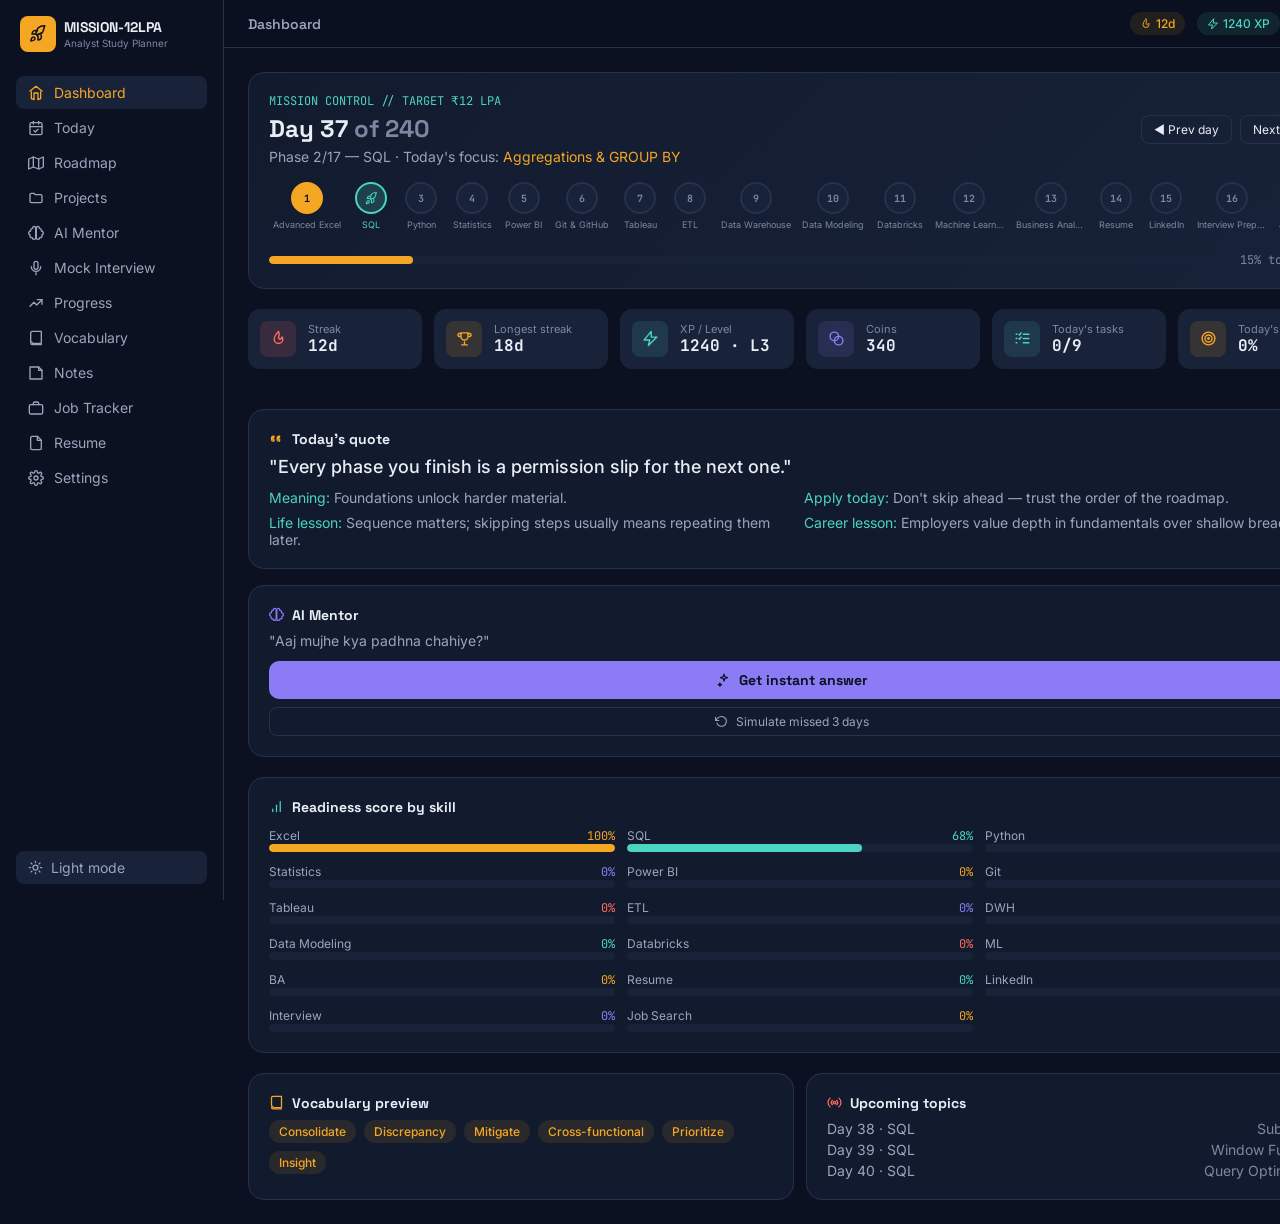
==== index.html @ d0e06638 "Rename Index.html to index.html" ====
<!DOCTYPE html>
<html lang="en">
<head>
<meta charset="UTF-8" />
<meta name="viewport" content="width=device-width, initial-scale=1.0" />
<title>MISSION-12LPA — Analyst Study Planner</title>
<link rel="stylesheet" href="style.css" />
</head>
<body class="">
<div id="app"></div>

<script src="script.js"></script>
</body>
</html>
---- style.css ----
@import url('https://fonts.googleapis.com/css2?family=Space+Grotesk:wght@500;600;700&family=Inter:wght@400;500;600;700&family=JetBrains+Mono:wght@500;700&display=swap');

  :root {
    --amber: #F5A623;
    --cyan: #4CD3C2;
    --coral: #FF6B5E;
    --violet: #8B7CF6;
  }
  html.theme-dark {
    --void: #0B1120; --panel: #121B2E; --panel2: #182238; --border: #26314D;
    --paper: #E9EDF6; --paper-dim: #9AA5BD; --fog: #7C87A3;
  }
  html.theme-light {
    --void: #F1F4FA; --panel: #FFFFFF; --panel2: #EEF2FA; --border: #DCE3F0;
    --paper: #101627; --paper-dim: #525C74; --fog: #6B7488;
  }
  * { box-sizing: border-box; }
  body {
    margin: 0; background: var(--void); color: var(--paper); min-height: 100vh;
    font-family: 'Inter', sans-serif;
  }
  .font-display { font-family: 'Space Grotesk', sans-serif; }
  .font-mono { font-family: 'JetBrains Mono', monospace; }
  ::-webkit-scrollbar { height: 6px; width: 6px; }
  ::-webkit-scrollbar-thumb { background: var(--border); border-radius: 4px; }
  @keyframes confettiPop { 0% { transform: translateY(0) scale(1); opacity:1;} 100% { transform: translateY(-40px) scale(0.6); opacity:0;} }

  a, button, input, select, textarea { font-family: inherit; }
  button { cursor: pointer; }

  #app { display: flex; }

  /* Sidebar */
  #sidebar {
    position: sticky; top: 0; height: 100vh; width: 224px; flex-shrink: 0;
    display: none; flex-direction: column; border-right: 1px solid var(--border); padding: 16px;
  }
  @media (min-width: 768px) { #sidebar { display: flex; } }
  .brand { display: flex; align-items: center; gap: 8px; padding: 0 4px; margin-bottom: 24px; }
  .brand-icon { width: 36px; height: 36px; border-radius: 8px; background: var(--amber); display: flex; align-items: center; justify-content: center; }
  .brand-title { font-size: 14px; font-weight: 700; line-height: 1; color: var(--paper); }
  .brand-sub { font-size: 10px; color: var(--fog); margin-top: 3px; }
  #nav { flex: 1; overflow-y: auto; display: flex; flex-direction: column; gap: 2px; }
  .nav-btn {
    display: flex; width: 100%; align-items: center; gap: 10px; border-radius: 8px;
    padding: 8px 12px; text-align: left; font-size: 14px; background: transparent;
    color: var(--paper-dim); border: none; transition: background .15s, color .15s;
  }
  .nav-btn.active { background: var(--panel2); color: var(--amber); }
  .nav-btn:hover:not(.active) { background: var(--panel2); }
  .theme-toggle-btn {
    margin-top: 12px; display: flex; align-items: center; gap: 8px; border-radius: 8px;
    padding: 8px 12px; font-size: 14px; background: var(--panel2); color: var(--paper-dim); border: none;
  }

  /* Main */
  #main { min-height: 100vh; flex: 1; padding-bottom: 80px; }
  @media (min-width: 768px) { #main { padding-bottom: 0; } }

  #topbar {
    position: sticky; top: 0; z-index: 20; display: flex; align-items: center; justify-content: space-between;
    border-bottom: 1px solid var(--border); padding: 12px 16px; backdrop-filter: blur(6px);
    background: color-mix(in srgb, var(--void) 80%, transparent);
  }
  @media (min-width: 640px) { #topbar { padding: 12px 24px; } }
  .topbar-brand { display: flex; align-items: center; gap: 8px; }
  @media (min-width: 768px) { .topbar-brand { display: none; } }
  .topbar-title { display: none; font-size: 14px; font-weight: 600; color: var(--paper-dim); }
  @media (min-width: 768px) { .topbar-title { display: block; } }
  .topbar-right { display: flex; align-items: center; gap: 8px; }
  @media (min-width: 640px) { .topbar-right { gap: 12px; } }
  .theme-toggle-mobile { border-radius: 8px; padding: 6px; background: var(--panel2); border: none; display: flex; }
  @media (min-width: 768px) { .theme-toggle-mobile { display: none; } }

  #content { margin: 0 auto; max-width: 1152px; padding: 16px; }
  @media (min-width: 640px) { #content { padding: 24px; } }

  .tab-view { display: none; }
  .tab-view.active { display: block; }

  /* Primitives */
  .panel { border-radius: 16px; border: 1px solid var(--border); padding: 16px; background: var(--panel); }
  @media (min-width: 640px) { .panel { padding: 20px; } }
  .pill { display: inline-flex; align-items: center; gap: 4px; border-radius: 9999px; padding: 4px 10px; font-size: 12px; font-weight: 500; }
  .stat-block { display: flex; align-items: center; gap: 12px; border-radius: 12px; padding: 12px; background: var(--panel2); }
  .stat-icon { display: flex; height: 36px; width: 36px; flex-shrink: 0; align-items: center; justify-content: center; border-radius: 8px; }
  .stat-label { font-size: 11px; color: var(--fog); white-space: nowrap; overflow: hidden; text-overflow: ellipsis; }
  .stat-value { font-family: 'JetBrains Mono', monospace; font-size: 16px; font-weight: 700; line-height: 1.2; color: var(--paper); }
  .progress-track { width: 100%; overflow: hidden; border-radius: 9999px; background: var(--panel2); }
  .progress-fill { height: 100%; border-radius: 9999px; transition: width .2s; }

  svg.icon { flex-shrink: 0; }

  /* Grid helpers */
  .grid { display: grid; gap: 12px; }
  .grid-2 { grid-template-columns: repeat(2, 1fr); }
  @media (min-width: 640px) { .sm-grid-3 { grid-template-columns: repeat(3, 1fr); } .sm-grid-2 { grid-template-columns: repeat(2,1fr);} }
  @media (min-width: 1024px) { .lg-grid-6 { grid-template-columns: repeat(6, 1fr); } .lg-grid-3 { grid-template-columns: repeat(3,1fr);} .lg-grid-2 { grid-template-columns: repeat(2,1fr);} }
  .flex { display: flex; }
  .flex-wrap { flex-wrap: wrap; }
  .items-center { align-items: center; }
  .justify-between { justify-content: space-between; }
  .gap-2 { gap: 8px; } .gap-3 { gap: 12px; }
  .mb-2 { margin-bottom: 8px; } .mb-3 { margin-bottom: 12px; } .mb-4 { margin-bottom: 16px; }
  .mt-1 { margin-top: 4px; } .mt-2 { margin-top: 8px; } .mt-3 { margin-top: 12px; } .mt-4 { margin-top: 16px; }
  .text-xs { font-size: 12px; } .text-sm { font-size: 14px; } .text-lg { font-size: 18px; } .text-xl { font-size: 20px; } .text-2xl { font-size: 24px; }
  .font-bold { font-weight: 700; } .font-semibold { font-weight: 600; } .font-medium { font-weight: 500; }
  .fog { color: var(--fog); } .paper-dim { color: var(--paper-dim); } .paper { color: var(--paper); }

  /* Dashboard hero */
  .hero-panel { background: linear-gradient(135deg, var(--panel), var(--panel2)); }
  .hero-btn { border-radius: 8px; border: 1px solid var(--border); padding: 6px 12px; font-size: 12px; background: transparent; color: var(--paper); }

  /* Trajectory */
  .trajectory-wrap { overflow-x: auto; padding-bottom: 8px; }
  .trajectory-row { display: flex; min-width: 900px; align-items: center; }
  @media (min-width: 640px) { .trajectory-row { min-width: 0; } }
  .traj-node { display: flex; flex-direction: column; align-items: center; gap: 6px; min-width: 46px; background: none; border: none; }
  .traj-circle { position: relative; display: flex; height: 32px; width: 32px; align-items: center; justify-content: center; border-radius: 9999px; border-width: 2px; border-style: solid; font-family: 'JetBrains Mono', monospace; font-size: 10px; font-weight: 700; transition: transform .15s; }
  .traj-node:hover .traj-circle { transform: scale(1.1); }
  .traj-label { max-width: 70px; overflow: hidden; text-overflow: ellipsis; white-space: nowrap; text-align: center; font-size: 9px; line-height: 1.2; }
  .traj-line { margin: 0 2px; height: 2px; flex: 1; }

  /* Task list */
  .task-panel { display: flex; align-items: flex-start; gap: 12px; }
  .task-toggle { background: none; border: none; margin-top: 2px; flex-shrink: 0; padding: 0; }
  .task-meta { margin-top: 6px; display: flex; flex-wrap: wrap; gap: 4px 16px; font-size: 12px; color: var(--fog); }

  textarea, input[type="text"], input[type="number"], select {
    font-family: inherit; color: var(--paper); background: var(--panel2); border: 1px solid var(--border);
    border-radius: 8px; padding: 8px 12px; outline: none; font-size: 14px; width: 100%;
  }
  .btn-primary { border-radius: 10px; padding: 10px; font-family: 'Space Grotesk', sans-serif; font-weight: 700; font-size: 14px; border: none; width: 100%; }
  .btn-secondary { border-radius: 8px; border: 1px solid var(--border); padding: 6px 12px; font-size: 12px; background: transparent; color: var(--paper-dim); }

  /* Mobile bottom nav */
  #mobilenav { position: fixed; bottom: 0; left: 0; right: 0; z-index: 30; display: flex; border-top: 1px solid var(--border); background: var(--panel); }
  @media (min-width: 768px) { #mobilenav { display: none; } }
  .mnav-btn { display: flex; flex: 1; flex-direction: column; align-items: center; gap: 2px; padding: 10px 0; font-size: 10px; background: none; border: none; color: var(--fog); }
  .mnav-btn.active { color: var(--amber); }

  #moresheet { position: fixed; inset: 0; z-index: 40; display: none; align-items: flex-end; background: rgba(0,0,0,0.6); }
  #moresheet.open { display: flex; }
  @media (min-width: 768px) { #moresheet { display: none !important; } }
  .sheet-inner { width: 100%; border-radius: 16px 16px 0 0; border-top: 1px solid var(--border); padding: 16px; background: var(--panel); }
  .sheet-grid { display: grid; grid-template-columns: repeat(4, 1fr); gap: 12px; }
  .sheet-btn { display: flex; flex-direction: column; align-items: center; gap: 4px; border-radius: 12px; padding: 12px; font-size: 10px; background: var(--panel2); color: var(--paper-dim); border: none; }
  .sheet-btn.active { color: var(--amber); }

  .heatmap-grid { display: grid; grid-template-columns: repeat(30, minmax(0,1fr)); gap: 4px; }
  .heatmap-cell { aspect-ratio: 1/1; border-radius: 3px; }

  #confetti-el { position: absolute; top: -16px; font-size: 18px; animation: confettiPop 1.2s ease-out; left: 50%; transform: translateX(-50%); }

  .mentor-log { flex: 1; overflow-y: auto; display: flex; flex-direction: column; gap: 12px; }
  .mentor-bubble { max-width: 85%; border-radius: 12px; padding: 8px 12px; font-size: 14px; }
  .mentor-row { display: flex; }
  .mentor-row.user { justify-content: flex-end; }
  .mentor-row.ai { justify-content: flex-start; }
  .chip-btn { border-radius: 9999px; border: 1px solid var(--border); padding: 4px 12px; font-size: 12px; background: transparent; color: var(--paper-dim); }
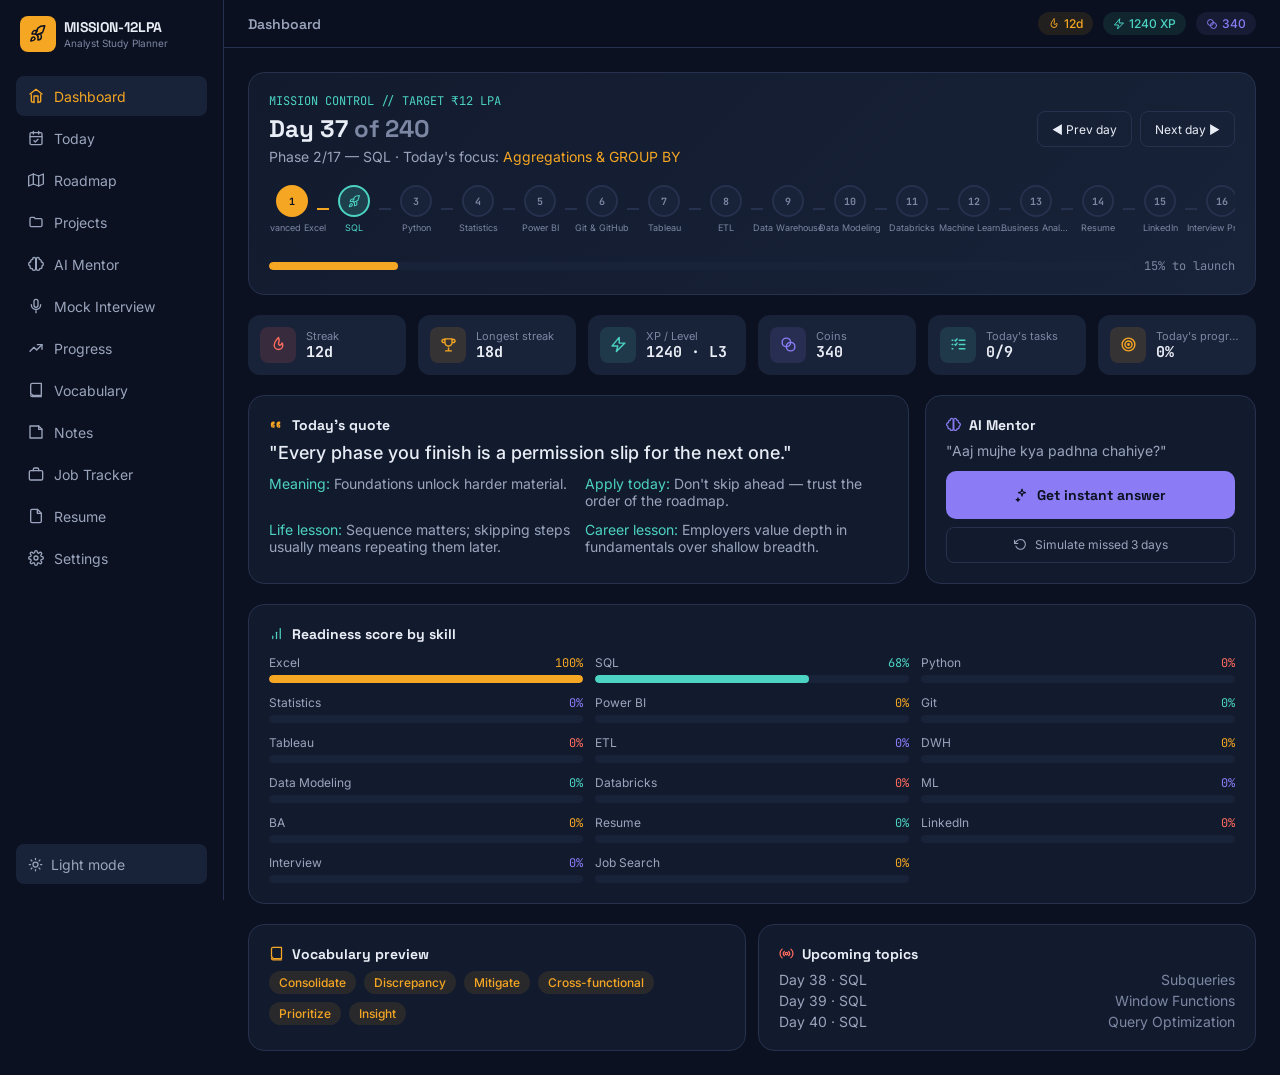
==== commit 147c69f0: "Update index.html" ====
--- a/index.html
+++ b/index.html
@@ -2,13 +2,1370 @@
 <html lang="en">
 <head>
 <meta charset="UTF-8" />
-<meta name="viewport" content="width=device-width, initial-scale=1.0" />
+<meta name="viewport" content="width=device-width, initial-scale=1, maximum-scale=1, viewport-fit=cover" />
+<meta name="theme-color" content="#0B1120" />
+<meta name="apple-mobile-web-app-capable" content="yes" />
+<meta name="apple-mobile-web-app-status-bar-style" content="black-translucent" />
 <title>MISSION-12LPA — Analyst Study Planner</title>
-<link rel="stylesheet" href="style.css" />
+<style>
+@import url('https://fonts.googleapis.com/css2?family=Space+Grotesk:wght@500;600;700&family=Inter:wght@400;500;600;700&family=JetBrains+Mono:wght@500;700&display=swap');
+
+:root {
+  --amber: #F5A623;
+  --cyan: #4CD3C2;
+  --coral: #FF6B5E;
+  --violet: #8B7CF6;
+}
+html.theme-dark {
+  --void: #0B1120; --panel: #121B2E; --panel2: #182238; --border: #26314D;
+  --paper: #E9EDF6; --paper-dim: #9AA5BD; --fog: #7C87A3;
+}
+html.theme-light {
+  --void: #F1F4FA; --panel: #FFFFFF; --panel2: #EEF2FA; --border: #DCE3F0;
+  --paper: #101627; --paper-dim: #525C74; --fog: #6B7488;
+}
+* { box-sizing: border-box; -webkit-tap-highlight-color: transparent; }
+html, body { overscroll-behavior-x: none; }
+body {
+  margin: 0; background: var(--void); color: var(--paper); min-height: 100vh; min-height: 100dvh;
+  font-family: 'Inter', sans-serif; overflow-x: hidden;
+}
+.font-display { font-family: 'Space Grotesk', sans-serif; }
+.font-mono { font-family: 'JetBrains Mono', monospace; }
+::-webkit-scrollbar { height: 6px; width: 6px; }
+::-webkit-scrollbar-thumb { background: var(--border); border-radius: 4px; }
+* { scrollbar-width: thin; scrollbar-color: var(--border) transparent; }
+@keyframes confettiPop { 0% { transform: translateY(0) scale(1) translateX(-50%); opacity:1;} 100% { transform: translateY(-40px) scale(0.6) translateX(-50%); opacity:0;} }
+
+a, button, input, select, textarea { font-family: inherit; }
+button { cursor: pointer; touch-action: manipulation; }
+
+#app { display: flex; width: 100%; overflow-x: hidden; }
+
+/* Sidebar (desktop) */
+#sidebar {
+  position: sticky; top: 0; height: 100dvh; width: 224px; flex-shrink: 0;
+  display: none; flex-direction: column; border-right: 1px solid var(--border); padding: 16px;
+}
+@media (min-width: 768px) { #sidebar { display: flex; } }
+.brand { display: flex; align-items: center; gap: 8px; padding: 0 4px; margin-bottom: 24px; }
+.brand-icon { width: 36px; height: 36px; border-radius: 8px; background: var(--amber); display: flex; align-items: center; justify-content: center; flex-shrink: 0; }
+.brand-title { font-size: 14px; font-weight: 700; line-height: 1; color: var(--paper); }
+.brand-sub { font-size: 10px; color: var(--fog); margin-top: 3px; }
+#nav { flex: 1; overflow-y: auto; display: flex; flex-direction: column; gap: 2px; }
+.nav-btn {
+  display: flex; width: 100%; align-items: center; gap: 10px; border-radius: 8px;
+  padding: 10px 12px; text-align: left; font-size: 14px; background: transparent;
+  color: var(--paper-dim); border: none; transition: background .15s, color .15s; min-height: 40px;
+}
+.nav-btn.active { background: var(--panel2); color: var(--amber); }
+.nav-btn:hover:not(.active) { background: var(--panel2); }
+.theme-toggle-btn {
+  margin-top: 12px; display: flex; align-items: center; gap: 8px; border-radius: 8px;
+  padding: 10px 12px; font-size: 14px; background: var(--panel2); color: var(--paper-dim); border: none; min-height: 40px;
+}
+
+/* Main */
+#main { min-height: 100dvh; flex: 1; min-width: 0; padding-bottom: calc(72px + env(safe-area-inset-bottom)); }
+@media (min-width: 768px) { #main { padding-bottom: 0; } }
+
+#topbar {
+  position: sticky; top: 0; z-index: 20; display: flex; align-items: center; justify-content: space-between;
+  border-bottom: 1px solid var(--border); padding: 12px 16px; backdrop-filter: blur(6px);
+  background: color-mix(in srgb, var(--void) 80%, transparent); gap: 8px;
+}
+@media (min-width: 640px) { #topbar { padding: 12px 24px; } }
+.topbar-brand { display: flex; align-items: center; gap: 8px; flex-shrink: 0; }
+@media (min-width: 768px) { .topbar-brand { display: none; } }
+.topbar-title { display: none; font-size: 14px; font-weight: 600; color: var(--paper-dim); }
+@media (min-width: 768px) { .topbar-title { display: block; } }
+.topbar-right { display: flex; align-items: center; gap: 6px; flex-wrap: wrap; justify-content: flex-end; min-width: 0; }
+@media (min-width: 640px) { .topbar-right { gap: 10px; } }
+.theme-toggle-mobile { border-radius: 8px; padding: 8px; background: var(--panel2); border: none; display: flex; flex-shrink: 0; min-width: 36px; min-height: 36px; align-items: center; justify-content: center; }
+@media (min-width: 768px) { .theme-toggle-mobile { display: none; } }
+
+#content { margin: 0 auto; max-width: 1152px; padding: 14px; width: 100%; }
+@media (min-width: 640px) { #content { padding: 24px; } }
+
+.tab-view { display: none; }
+.tab-view.active { display: block; }
+
+/* Primitives */
+.panel { border-radius: 16px; border: 1px solid var(--border); padding: 14px; background: var(--panel); overflow-wrap: anywhere; min-width: 0; }
+@media (min-width: 640px) { .panel { padding: 20px; } }
+.pill { display: inline-flex; align-items: center; gap: 4px; border-radius: 9999px; padding: 4px 10px; font-size: 12px; font-weight: 500; white-space: nowrap; }
+.stat-block { display: flex; align-items: center; gap: 10px; border-radius: 12px; padding: 12px; background: var(--panel2); min-width: 0; }
+.stat-icon { display: flex; height: 36px; width: 36px; flex-shrink: 0; align-items: center; justify-content: center; border-radius: 8px; }
+.stat-label { font-size: 11px; color: var(--fog); white-space: nowrap; overflow: hidden; text-overflow: ellipsis; }
+.stat-value { font-family: 'JetBrains Mono', monospace; font-size: 15px; font-weight: 700; line-height: 1.2; color: var(--paper); white-space: nowrap; overflow: hidden; text-overflow: ellipsis; }
+.progress-track { width: 100%; overflow: hidden; border-radius: 9999px; background: var(--panel2); }
+.progress-fill { height: 100%; border-radius: 9999px; transition: width .2s; }
+
+svg.icon { flex-shrink: 0; }
+
+/* Grid helpers */
+.grid { display: grid; gap: 10px; }
+.grid-2 { grid-template-columns: repeat(2, 1fr); }
+@media (max-width: 359px) { .grid-2 { grid-template-columns: 1fr; } }
+@media (min-width: 640px) { .grid { gap: 12px; } .sm-grid-3 { grid-template-columns: repeat(3, 1fr); } .sm-grid-2 { grid-template-columns: repeat(2,1fr);} }
+@media (min-width: 1024px) { .lg-grid-6 { grid-template-columns: repeat(6, 1fr); } .lg-grid-3 { grid-template-columns: repeat(3,1fr);} .lg-grid-2 { grid-template-columns: repeat(2,1fr);} }
+.flex { display: flex; }
+.flex-wrap { flex-wrap: wrap; }
+.items-center { align-items: center; }
+.items-baseline { align-items: baseline; }
+.justify-between { justify-content: space-between; }
+.gap-2 { gap: 8px; } .gap-3 { gap: 12px; }
+.mb-1 { margin-bottom: 4px; } .mb-2 { margin-bottom: 8px; } .mb-3 { margin-bottom: 12px; } .mb-4 { margin-bottom: 16px; }
+.mt-1 { margin-top: 4px; } .mt-2 { margin-top: 8px; } .mt-3 { margin-top: 12px; } .mt-4 { margin-top: 16px; }
+.text-xs { font-size: 12px; } .text-sm { font-size: 14px; } .text-lg { font-size: 18px; } .text-xl { font-size: 20px; } .text-2xl { font-size: 24px; }
+@media (max-width: 380px) { .text-2xl { font-size: 19px; } .text-xl { font-size: 17px; } .text-lg { font-size: 16px; } }
+.font-bold { font-weight: 700; } .font-semibold { font-weight: 600; } .font-medium { font-weight: 500; }
+.fog { color: var(--fog); } .paper-dim { color: var(--paper-dim); } .paper { color: var(--paper); }
+
+/* Dashboard hero */
+.hero-panel { background: linear-gradient(135deg, var(--panel), var(--panel2)); }
+.hero-btn { border-radius: 8px; border: 1px solid var(--border); padding: 8px 14px; font-size: 12px; background: transparent; color: var(--paper); min-height: 36px; white-space: nowrap; }
+
+/* Dashboard two-column section (quote + mentor) */
+.dash-grid { display: grid; gap: 16px; grid-template-columns: 1fr; }
+@media (min-width: 1024px) { .dash-grid { grid-template-columns: 2fr 1fr; } }
+
+/* Trajectory */
+.trajectory-wrap { overflow-x: auto; padding-bottom: 8px; -webkit-overflow-scrolling: touch; }
+.trajectory-row { display: flex; min-width: 900px; align-items: center; }
+.traj-node { display: flex; flex-direction: column; align-items: center; gap: 6px; min-width: 46px; background: none; border: none; padding: 4px 0; }
+.traj-circle { position: relative; display: flex; height: 32px; width: 32px; align-items: center; justify-content: center; border-radius: 9999px; border-width: 2px; border-style: solid; font-family: 'JetBrains Mono', monospace; font-size: 10px; font-weight: 700; transition: transform .15s; flex-shrink: 0; }
+.traj-node:hover .traj-circle, .traj-node:active .traj-circle { transform: scale(1.1); }
+.traj-label { max-width: 70px; overflow: hidden; text-overflow: ellipsis; white-space: nowrap; text-align: center; font-size: 9px; line-height: 1.2; }
+.traj-line { margin: 0 2px; height: 2px; flex: 1; min-width: 12px; }
+
+/* Task list */
+.task-panel { display: flex; align-items: flex-start; gap: 12px; }
+.task-toggle { background: none; border: none; margin-top: 2px; flex-shrink: 0; padding: 6px; margin: -6px -6px -6px -10px; }
+.task-meta { margin-top: 6px; display: flex; flex-wrap: wrap; gap: 4px 16px; font-size: 12px; color: var(--fog); }
+.task-meta span { overflow-wrap: anywhere; }
+
+textarea, input[type="text"], input[type="number"], input[type="date"], select {
+  font-family: inherit; color: var(--paper); background: var(--panel2); border: 1px solid var(--border);
+  border-radius: 8px; padding: 10px 12px; outline: none; font-size: 16px; width: 100%; min-height: 44px;
+}
+@media (min-width: 768px) { textarea, input[type="text"], input[type="number"], input[type="date"], select { font-size: 14px; } }
+textarea { min-height: 0; resize: vertical; }
+textarea:focus, input:focus, select:focus { border-color: var(--amber); }
+.btn-primary { border-radius: 10px; padding: 12px; font-family: 'Space Grotesk', sans-serif; font-weight: 700; font-size: 14px; border: none; width: 100%; position: relative; min-height: 48px; }
+.btn-secondary { border-radius: 8px; border: 1px solid var(--border); padding: 8px 12px; font-size: 12px; background: transparent; color: var(--paper-dim); min-height: 36px; }
+.chip-btn { border-radius: 9999px; border: 1px solid var(--border); padding: 6px 14px; font-size: 12px; background: transparent; color: var(--paper-dim); min-height: 32px; }
+
+/* Mobile bottom nav */
+#mobilenav { position: fixed; bottom: 0; left: 0; right: 0; z-index: 30; display: flex; border-top: 1px solid var(--border); background: var(--panel); padding-bottom: env(safe-area-inset-bottom); }
+@media (min-width: 768px) { #mobilenav { display: none; } }
+.mnav-btn { display: flex; flex: 1; flex-direction: column; align-items: center; gap: 3px; padding: 9px 0; font-size: 10px; background: none; border: none; color: var(--fog); min-height: 52px; }
+.mnav-btn.active { color: var(--amber); }
+
+#moresheet { position: fixed; inset: 0; z-index: 40; display: none; align-items: flex-end; background: rgba(0,0,0,0.6); }
+#moresheet.open { display: flex; }
+@media (min-width: 768px) { #moresheet { display: none !important; } }
+.sheet-inner { width: 100%; border-radius: 16px 16px 0 0; border-top: 1px solid var(--border); padding: 16px; padding-bottom: calc(16px + env(safe-area-inset-bottom)); background: var(--panel); max-height: 75vh; overflow-y: auto; }
+.sheet-grid { display: grid; grid-template-columns: repeat(4, 1fr); gap: 10px; }
+@media (max-width: 360px) { .sheet-grid { grid-template-columns: repeat(3, 1fr); } }
+.sheet-btn { display: flex; flex-direction: column; align-items: center; gap: 4px; border-radius: 12px; padding: 12px 6px; font-size: 10px; background: var(--panel2); color: var(--paper-dim); border: none; min-height: 60px; }
+.sheet-btn.active { color: var(--amber); }
+
+.heatmap-grid { display: grid; grid-template-columns: repeat(30, minmax(0,1fr)); gap: 4px; }
+@media (max-width: 640px) { .heatmap-grid { grid-template-columns: repeat(20, minmax(0,1fr)); gap: 3px; } }
+@media (max-width: 400px) { .heatmap-grid { grid-template-columns: repeat(15, minmax(0,1fr)); gap: 2px; } }
+.heatmap-cell { aspect-ratio: 1/1; border-radius: 3px; }
+
+#confetti-el { position: absolute; top: -16px; left: 50%; font-size: 18px; animation: confettiPop 1.2s ease-out; }
+
+/* Mentor */
+.mentor-page { display: flex; flex-direction: column; height: calc(100vh - 260px); }
+.mentor-page { height: calc(100dvh - 260px); }
+@media (min-width: 768px) { .mentor-page { height: calc(100vh - 190px); } .mentor-page { height: calc(100dvh - 190px); } }
+.mentor-log { flex: 1; overflow-y: auto; display: flex; flex-direction: column; gap: 12px; min-height: 120px; -webkit-overflow-scrolling: touch; }
+.mentor-bubble { max-width: 85%; border-radius: 12px; padding: 10px 12px; font-size: 14px; overflow-wrap: anywhere; }
+.mentor-row { display: flex; }
+.mentor-row.user { justify-content: flex-end; }
+.mentor-row.ai { justify-content: flex-start; }
+.mentor-input-row { display: flex; gap: 8px; margin-top: 12px; }
+.mentor-input-row input { flex: 1; }
+.mentor-send-btn { border-radius: 8px; padding: 0 18px; background: var(--violet); border: none; display: flex; align-items: center; justify-content: center; min-width: 48px; }
+
+/* Job tracker */
+.job-card { display: flex; flex-direction: column; gap: 10px; }
+@media (min-width: 560px) { .job-card { display: grid; grid-template-columns: repeat(2, 1fr); gap: 10px 12px; } }
+@media (min-width: 1024px) { .job-card { grid-template-columns: repeat(4, 1fr) auto; align-items: end; } }
+.job-field label { display: block; font-size: 11px; color: var(--fog); margin-bottom: 4px; }
+.job-remove-btn { display: flex; align-items: center; justify-content: center; gap: 6px; border-radius: 8px; padding: 10px 12px; font-size: 12px; background: none; border: 1px solid var(--border); color: var(--coral); width: 100%; min-height: 44px; }
+@media (min-width: 1024px) { .job-remove-btn { width: auto; } }
+</style>
 </head>
 <body class="">
 <div id="app"></div>
-
-<script src="script.js"></script>
+<script>
+/* ============================================================
+   DESIGN TOKENS
+   ============================================================ */
+const AMBER = "#F5A623", CYAN = "#4CD3C2", CORAL = "#FF6B5E", VIOLET = "#8B7CF6";
+const ACCENTS = [AMBER, CYAN, CORAL, VIOLET];
+
+/* ============================================================
+   ICONS (minimal inline SVG set, mirroring lucide icons used)
+   ============================================================ */
+function icon(name, size, color) {
+  size = size || 16; color = color || "currentColor";
+  const paths = {
+    home: '<path d="M3 9l9-7 9 7"/><path d="M9 22V12h6v10"/><path d="M5 10v10a1 1 0 001 1h3m10-11v10a1 1 0 01-1 1h-3"/>',
+    calendarCheck: '<rect x="3" y="4" width="18" height="18" rx="2"/><path d="M16 2v4M8 2v4M3 10h18"/><path d="M9 16l2 2 4-4"/>',
+    map: '<polygon points="1,6 8,3 16,6 23,3 23,18 16,21 8,18 1,21"/><line x1="8" y1="3" x2="8" y2="18"/><line x1="16" y1="6" x2="16" y2="21"/>',
+    folder: '<path d="M3 7a2 2 0 012-2h4l2 2h8a2 2 0 012 2v8a2 2 0 01-2 2H5a2 2 0 01-2-2V7z"/>',
+    mic: '<rect x="9" y="2" width="6" height="12" rx="3"/><path d="M5 10a7 7 0 0014 0"/><line x1="12" y1="19" x2="12" y2="22"/>',
+    book: '<path d="M4 4.5A2.5 2.5 0 016.5 2H20v18H6.5A2.5 2.5 0 004 17.5v-13z"/><path d="M20 22H6.5A2.5 2.5 0 014 19.5"/>',
+    sticky: '<path d="M3 3h13l5 5v13H3z"/><path d="M16 3v5h5"/>',
+    trending: '<polyline points="3,17 9,11 13,15 21,7"/><polyline points="14,7 21,7 21,14"/>',
+    briefcase: '<rect x="2" y="7" width="20" height="14" rx="2"/><path d="M8 7V5a2 2 0 012-2h4a2 2 0 012 2v2"/>',
+    file: '<path d="M14 2H6a2 2 0 00-2 2v16a2 2 0 002 2h12a2 2 0 002-2V8z"/><polyline points="14,2 14,8 20,8"/>',
+    settings: '<circle cx="12" cy="12" r="3"/><path d="M19.4 15a1.7 1.7 0 00.3 1.9l.1.1a2 2 0 11-2.8 2.8l-.1-.1a1.7 1.7 0 00-1.9-.3 1.7 1.7 0 00-1 1.5V21a2 2 0 11-4 0v-.1a1.7 1.7 0 00-1-1.6 1.7 1.7 0 00-1.9.3l-.1.1a2 2 0 11-2.8-2.8l.1-.1a1.7 1.7 0 00.3-1.9 1.7 1.7 0 00-1.5-1H3a2 2 0 110-4h.1a1.7 1.7 0 001.5-1 1.7 1.7 0 00-.3-1.9l-.1-.1a2 2 0 112.8-2.8l.1.1a1.7 1.7 0 001.9.3H9a1.7 1.7 0 001-1.5V3a2 2 0 114 0v.1a1.7 1.7 0 001 1.5 1.7 1.7 0 001.9-.3l.1-.1a2 2 0 112.8 2.8l-.1.1a1.7 1.7 0 00-.3 1.9V9a1.7 1.7 0 001.5 1H21a2 2 0 110 4h-.1a1.7 1.7 0 00-1.5 1z"/>',
+    flame: '<path d="M12 2s-6 6-6 11a6 6 0 0012 0c0-2-1-3-1-3s-1 3-3 3c-2 0-2-2-2-3s1-2 1-4c0-1-1-4-1-4z"/>',
+    trophy: '<path d="M8 21h8M12 17v4M7 4h10v5a5 5 0 01-10 0V4z"/><path d="M17 5h3a2 2 0 01-2 4M7 5H4a2 2 0 002 4"/>',
+    brain: '<path d="M9.5 2a2.5 2.5 0 00-2.5 2.5v.6A3 3 0 004 8v1a3 3 0 00-1 5.8V16a3 3 0 003 3h.5a2.5 2.5 0 005 0V4.5A2.5 2.5 0 009.5 2z"/><path d="M14.5 2A2.5 2.5 0 0117 4.5v.6A3 3 0 0120 8v1a3 3 0 011 5.8V16a3 3 0 01-3 3h-.5a2.5 2.5 0 01-5 0V4.5A2.5 2.5 0 0114.5 2z"/>',
+    rotate: '<polyline points="1,4 1,10 7,10"/><path d="M3.5 15a9 9 0 1 0 2-9.5L1 10"/>',
+    target: '<circle cx="12" cy="12" r="9"/><circle cx="12" cy="12" r="5"/><circle cx="12" cy="12" r="1"/>',
+    award: '<circle cx="12" cy="8" r="6"/><polyline points="8.2,13.7 7,22 12,19 17,22 15.8,13.7"/>',
+    coins: '<circle cx="9" cy="9" r="6"/><circle cx="15" cy="15" r="6" fill="none"/>',
+    zap: '<polygon points="13,2 3,14 11,14 9,22 21,10 13,10"/>',
+    sun: '<circle cx="12" cy="12" r="4"/><path d="M12 2v2M12 20v2M4.9 4.9l1.4 1.4M17.7 17.7l1.4 1.4M2 12h2M20 12h2M4.9 19.1l1.4-1.4M17.7 6.3l1.4-1.4"/>',
+    moon: '<path d="M21 12.8A9 9 0 1111.2 3 7 7 0 0021 12.8z"/>',
+    chevronRight: '<polyline points="9,6 15,12 9,18"/>',
+    check: '<polyline points="20,6 9,17 4,12"/>',
+    circle: '<circle cx="12" cy="12" r="9"/>',
+    send: '<line x1="22" y1="2" x2="11" y2="13"/><polygon points="22,2 15,22 11,13 2,9"/>',
+    plus: '<line x1="12" y1="5" x2="12" y2="19"/><line x1="5" y1="12" x2="19" y2="12"/>',
+    trash: '<polyline points="3,6 5,6 21,6"/><path d="M19 6l-1 14a2 2 0 01-2 2H8a2 2 0 01-2-2L5 6"/><path d="M10 11v6M14 11v6"/><path d="M9 6V4a1 1 0 011-1h4a1 1 0 011 1v2"/>',
+    sparkles: '<path d="M12 2l1.5 4.5L18 8l-4.5 1.5L12 14l-1.5-4.5L6 8l4.5-1.5z"/><path d="M5 17l.7 2.3L8 20l-2.3.7L5 23l-.7-2.3L2 20l2.3-.7z"/>',
+    menu: '<line x1="3" y1="6" x2="21" y2="6"/><line x1="3" y1="12" x2="21" y2="12"/><line x1="3" y1="18" x2="21" y2="18"/>',
+    x: '<line x1="18" y1="6" x2="6" y2="18"/><line x1="6" y1="6" x2="18" y2="18"/>',
+    rocket: '<path d="M4.5 16.5c-1.5 1.26-2 5-2 5s3.74-.5 5-2c.71-.84.7-2.13-.09-2.91a2.18 2.18 0 00-2.91-.09z"/><path d="M12 15l-3-3a22 22 0 013-8c2-2 6-3 9-3-1 3-2 7-3 9a22 22 0 01-8 3z"/><path d="M9 12H4s.55-3.03 2-4c1.62-1.08 5 0 5 0"/><path d="M12 15v5s3.03-.55 4-2c1.08-1.62 0-5 0-5"/>',
+    alert: '<path d="M10.3 3.9L1.8 18a2 2 0 001.7 3h17a2 2 0 001.7-3L13.7 3.9a2 2 0 00-3.4 0z"/><line x1="12" y1="9" x2="12" y2="13"/><line x1="12" y1="17" x2="12.01" y2="17"/>',
+    barChart: '<line x1="12" y1="20" x2="12" y2="10"/><line x1="18" y1="20" x2="18" y2="4"/><line x1="6" y1="20" x2="6" y2="16"/>',
+    listChecks: '<path d="M3 6h1M3 12h1M3 18h1"/><polyline points="7,6 8,7 10,4"/><polyline points="7,12 8,13 10,10"/><line x1="13" y1="6" x2="21" y2="6"/><line x1="13" y1="12" x2="21" y2="12"/><line x1="13" y1="18" x2="21" y2="18"/>',
+    mail: '<rect x="2" y="4" width="20" height="16" rx="2"/><polyline points="2,6 12,13 22,6"/>',
+    quote: '<path d="M7 8a3 3 0 00-3 3v2a3 3 0 003 3h1v-3H6v-2a1 1 0 011-1h1V8H7z"/><path d="M16 8a3 3 0 00-3 3v2a3 3 0 003 3h1v-3h-2v-2a1 1 0 011-1h1V8h-1z"/>',
+    grad: '<path d="M22 10L12 5 2 10l10 5 10-5z"/><path d="M6 12v5c0 1.5 3 3 6 3s6-1.5 6-3v-5"/>',
+    radio: '<circle cx="12" cy="12" r="2"/><path d="M8.5 8.5a5 5 0 000 7M15.5 8.5a5 5 0 010 7M5 5a9 9 0 000 14M19 5a9 9 0 010 14"/>'
+  };
+  const p = paths[name] || '';
+  return `<svg class="icon" width="${size}" height="${size}" viewBox="0 0 24 24" fill="none" stroke="${color}" stroke-width="2" stroke-linecap="round" stroke-linejoin="round">${p}</svg>`;
+}
+
+/* ============================================================
+   DATA
+   ============================================================ */
+const PHASES = [
+  { id: 1, name: "Advanced Excel", skill: "Excel", start: 1, end: 20,
+    topics: ["Formulas & Functions", "Pivot Tables", "Data Validation", "VLOOKUP & XLOOKUP", "Charts & Dashboards", "Macros & VBA Basics", "What-If Analysis"],
+    res: { theory: "Microsoft Learn — Excel", video: "Leila Gharani / ExcelIsFun", doc: "Excel Easy", practice: "ExcelIsFun Practice Files" } },
+  { id: 2, name: "SQL", skill: "SQL", start: 21, end: 45,
+    topics: ["SELECT & Filtering", "Joins", "Aggregations & GROUP BY", "Subqueries", "Window Functions", "Query Optimization", "CTEs & Views"],
+    res: { theory: "SQLBolt", video: "Alex The Analyst", doc: "Mode SQL Tutorial", practice: "HackerRank / PostgreSQL Exercises" } },
+  { id: 3, name: "Python", skill: "Python", start: 46, end: 75,
+    topics: ["Python Basics", "Data Structures", "Pandas Fundamentals", "NumPy", "Data Cleaning", "Data Visualization", "Working with APIs", "Automation Scripts"],
+    res: { theory: "Harvard CS50 Python", video: "Corey Schafer / Programming with Mosh", doc: "Python Official Docs", practice: "Kaggle Learn" } },
+  { id: 4, name: "Statistics", skill: "Statistics", start: 76, end: 95,
+    topics: ["Descriptive Statistics", "Probability Basics", "Distributions", "Hypothesis Testing", "Correlation & Regression", "A/B Testing", "Confidence Intervals"],
+    res: { theory: "Khan Academy", video: "StatQuest", doc: "Khan Academy Stats", practice: "StatQuest Practice Quizzes" } },
+  { id: 5, name: "Power BI", skill: "Power BI", start: 96, end: 120,
+    topics: ["Power Query", "Data Modeling in Power BI", "DAX Basics", "DAX Advanced", "Visualizations", "Dashboards & Reports", "Power BI Service"],
+    res: { theory: "Microsoft Learn", video: "Guy in a Cube", doc: "Microsoft Documentation", practice: "Guy in a Cube Practice Files" } },
+  { id: 6, name: "Git & GitHub", skill: "Git", start: 121, end: 130,
+    topics: ["Git Basics", "Branching & Merging", "GitHub Workflow", "Pull Requests", "Portfolio on GitHub"],
+    res: { theory: "GitHub Docs", video: "freeCodeCamp Git Course", doc: "Git Documentation", practice: "Build a GitHub Portfolio Repo" } },
+  { id: 7, name: "Tableau", skill: "Tableau", start: 131, end: 145,
+    topics: ["Tableau Basics", "Calculated Fields", "Dashboards", "Storytelling with Data", "Tableau Public Publishing"],
+    res: { theory: "Tableau Public", video: "Tableau Free Training Videos", doc: "Tableau Help Docs", practice: "Tableau Public Gallery" } },
+  { id: 8, name: "ETL", skill: "ETL", start: 146, end: 157,
+    topics: ["ETL Concepts", "Data Extraction", "Data Transformation", "Data Loading", "ETL Tools Overview"],
+    res: { theory: "Microsoft Learn", video: "ETL Basics Playlist", doc: "Official Tool Docs", practice: "Build a Mini ETL Pipeline" } },
+  { id: 9, name: "Data Warehouse", skill: "DWH", start: 158, end: 167,
+    topics: ["DWH Concepts", "Star vs Snowflake Schema", "Fact & Dimension Tables", "OLAP vs OLTP"],
+    res: { theory: "Microsoft Learn", video: "DWH Basics Playlist", doc: "Vendor Documentation", practice: "Design a Warehouse Schema" } },
+  { id: 10, name: "Data Modeling", skill: "Data Modeling", start: 168, end: 177,
+    topics: ["Modeling Concepts", "Normalization", "Table Relationships", "Star Schema Design"],
+    res: { theory: "Microsoft Learn", video: "Data Modeling Playlist", doc: "Reference Docs", practice: "Design a Schema From Scratch" } },
+  { id: 11, name: "Databricks", skill: "Databricks", start: 178, end: 189,
+    topics: ["Databricks Basics", "Notebooks", "Spark Fundamentals", "Delta Lake Basics"],
+    res: { theory: "Databricks Academy", video: "Databricks YouTube Channel", doc: "Databricks Docs", practice: "Community Edition Labs" } },
+  { id: 12, name: "Machine Learning Basics", skill: "ML", start: 190, end: 204,
+    topics: ["ML Concepts", "Supervised Learning", "Regression Models", "Classification Models", "Model Evaluation"],
+    res: { theory: "Google ML Crash Course", video: "Kaggle Learn", doc: "scikit-learn Docs", practice: "Kaggle Micro-Courses" } },
+  { id: 13, name: "Business Analyst", skill: "BA", start: 205, end: 219,
+    topics: ["BA Fundamentals", "Requirement Gathering", "Process Mapping", "Agile & Scrum", "Stakeholder Management"],
+    res: { theory: "Microsoft Learn", video: "Atlassian Agile Coach", doc: "Scrum Guide", practice: "BA Case Studies" } },
+  { id: 14, name: "Resume", skill: "Resume", start: 220, end: 224,
+    topics: ["Resume Structure", "ATS Optimization", "Project Descriptions", "Resume Review"],
+    res: { theory: "Free Resume Guides", video: "Resume Tips Playlist", doc: "ATS Checklist", practice: "Draft & Refine Resume" } },
+  { id: 15, name: "LinkedIn", skill: "LinkedIn", start: 225, end: 227,
+    topics: ["Profile Optimization", "Headline & Summary", "Networking & Content"],
+    res: { theory: "LinkedIn Help", video: "LinkedIn Tips Playlist", doc: "LinkedIn Best Practices", practice: "Full Profile Audit" } },
+  { id: 16, name: "Interview Preparation", skill: "Interview", start: 228, end: 235,
+    topics: ["Technical Mock Interviews", "HR Questions", "Case Studies", "Behavioral Questions"],
+    res: { theory: "Interview Prep Guides", video: "Mock Interview Playlist", doc: "Company Research Notes", practice: "Timed Mock Interviews" } },
+  { id: 17, name: "Job Search", skill: "Job Search", start: 236, end: 240,
+    topics: ["Job Portals & Search", "Application Strategy", "Referrals", "Follow-ups"],
+    res: { theory: "Job Portal Guides", video: "Job Search Strategy Playlist", doc: "Application Tracker Guide", practice: "Apply to 5 Roles Daily" } },
+];
+const TOTAL_DAYS = 240;
+
+const PROJECTS = [
+  { name: "Finance Dashboard", skill: "Excel", unlock: 20, desc: "Track income, expenses and forecasts in an interactive Excel workbook." },
+  { name: "Blinkit Dashboard", skill: "SQL", unlock: 45, desc: "Analyze quick-commerce order data with layered SQL queries." },
+  { name: "Inventory Dashboard", skill: "SQL", unlock: 45, desc: "Track stock levels and reorder points with SQL." },
+  { name: "Netflix Analysis", skill: "Python", unlock: 75, desc: "Explore and visualize a content catalog using Pandas & Matplotlib." },
+  { name: "Loan Analytics", skill: "Statistics", unlock: 95, desc: "Analyze loan default risk using statistical methods." },
+  { name: "Sales Dashboard", skill: "Power BI", unlock: 120, desc: "Build an interactive sales KPI dashboard with filters." },
+  { name: "HR Dashboard", skill: "Power BI", unlock: 120, desc: "Analyze headcount, attrition and hiring-funnel metrics." },
+  { name: "Retail Dashboard", skill: "Power BI", unlock: 120, desc: "Cover inventory and revenue performance for a retail chain." },
+  { name: "Amazon Dashboard", skill: "Tableau", unlock: 145, desc: "Visualize e-commerce sales trends by category in Tableau." },
+  { name: "Healthcare Dashboard", skill: "Tableau", unlock: 145, desc: "Visualize patient flow and hospital operations data." },
+  { name: "Supply Chain Dashboard", skill: "ETL", unlock: 157, desc: "Model an end-to-end supply-chain data pipeline." },
+  { name: "Manufacturing Analytics", skill: "Databricks", unlock: 189, desc: "Process manufacturing sensor data at scale." },
+  { name: "Customer Churn", skill: "ML", unlock: 204, desc: "Predict customer churn with a classification model." },
+  { name: "Final Capstone", skill: "BA", unlock: 219, desc: "An end-to-end capstone combining every skill on the roadmap." },
+];
+
+const QUOTES = [
+  { q: "Discipline is choosing between what you want now and what you want most.", meaning: "Short-term comfort competes with long-term goals every single day.", apply: "Skip the extra scroll session tonight and finish today's checklist instead.", life: "Small trade-offs compound into a completely different life.", career: "Recruiters notice consistency far more than occasional bursts of effort." },
+  { q: "A skill practiced badly for 240 days beats a skill imagined perfectly for zero.", meaning: "Imperfect action beats perfect inaction.", apply: "Attempt today's SQL practice set even if you expect mistakes.", life: "Momentum matters more than polish when you're starting out.", career: "Interviewers can tell who has actually built things, not just watched tutorials." },
+  { q: "Your dashboard should be boring to build and exciting to use.", meaning: "Good process work is unglamorous; the payoff is what shines.", apply: "Grind through the data-cleaning step before the fun visualization step.", life: "Unseen preparation is what makes visible success look easy.", career: "Hiring managers reward analysts who respect the boring parts of data work." },
+  { q: "Every rejected application is a data point, not a verdict.", meaning: "One outcome is signal, not the whole story.", apply: "Log today's rejection in the tracker and note one thing to adjust.", life: "Treat setbacks as inputs to iterate on, not conclusions about your worth.", career: "The job search itself is a funnel — optimize it like one." },
+  { q: "Fluency in English is a multiplier, not a side quest.", meaning: "Communication skill amplifies every technical skill you build.", apply: "Say today's SQL concept out loud in one clear English sentence.", life: "Clear speakers are trusted faster, in interviews and in life.", career: "Business analysts are hired as much for clarity as for correctness." },
+  { q: "You don't need motivation once the checklist becomes the routine.", meaning: "Systems outlast feelings.", apply: "Open today's plan before you decide whether you feel like studying.", life: "Habits remove the daily negotiation with yourself.", career: "Consistent output over 240 days is what separates offers from almosts." },
+  { q: "A missed day is a detour, not a dead end.", meaning: "Recovery matters more than the miss itself.", apply: "Use the recovery plan instead of trying to silently catch up alone.", life: "Resilience is a practiced skill, not a personality trait.", career: "Employers value people who recover from setbacks methodically." },
+  { q: "Readiness is a percentage, not a feeling.", meaning: "Track progress with numbers so doubt has less room to speak.", apply: "Check today's readiness score before deciding you're 'not ready yet.'", life: "Measurable progress quiets the loudest inner critic.", career: "You can defend a 78% readiness score in an interview far better than a vague feeling." },
+  { q: "Revision is where forgetting goes to die.", meaning: "Spaced repetition beats one-time learning.", apply: "Spend ten minutes today re-reading a topic from a week ago.", life: "What you don't revisit, you quietly lose.", career: "Interviewers ask about fundamentals from months ago — keep them alive." },
+  { q: "A project in your GitHub is worth ten claims on your resume.", meaning: "Proof beats assertion.", apply: "Push today's practice file to your portfolio repo, even if it's small.", life: "Show, don't tell, applies far beyond writing.", career: "Recruiters skim resumes but click on GitHub links." },
+  { q: "Twelve lakhs is a number; the habits that reach it are the real goal.", meaning: "The target is a proxy for the identity you're becoming.", apply: "Ask what today's habits say about the analyst you're becoming.", life: "Chase the process and the outcome tends to follow.", career: "Interviewers hire the habits, not the number on your target salary." },
+  { q: "The mock interview you dread is the real interview you'll ace.", meaning: "Rehearsal converts fear into familiarity.", apply: "Record yourself answering today's five mock questions out loud.", life: "Practiced discomfort in private prevents panic in public.", career: "Fluent, rehearsed answers read as confidence to a panel." },
+  { q: "Data cleaning is 80% of the job and 100% of the reputation.", meaning: "Unseen rigor builds trust in your visible output.", apply: "Double-check today's dataset before building anything on top of it.", life: "Reliability is built in the parts no one applauds.", career: "Analysts known for clean data get handed the interesting projects." },
+  { q: "You are one dashboard away from your next portfolio piece.", meaning: "Progress is closer than it feels.", apply: "Ship today's mini project even if it isn't perfect.", life: "'Good enough and shipped' beats 'perfect and shelved.'", career: "A finished, imperfect project outproves an unfinished, ideal one." },
+  { q: "Vocabulary is the toolkit for the arguments you'll make in meetings.", meaning: "Precise words make for persuasive analysts.", apply: "Use one of today's ten new words in a real sentence.", life: "The words you own shape the thoughts you can have.", career: "Stakeholders trust analysts who explain findings simply and precisely." },
+  { q: "Streaks aren't about perfection, they're about not quitting twice in a row.", meaning: "One miss is human; two is a pattern.", apply: "If you missed yesterday, protect today no matter how small the effort.", life: "Recovery speed matters more than the fall.", career: "Consistency signals reliability — the trait every manager wants." },
+  { q: "Every phase you finish is a permission slip for the next one.", meaning: "Foundations unlock harder material.", apply: "Don't skip ahead — trust the order of the roadmap.", life: "Sequence matters; skipping steps usually means repeating them later.", career: "Employers value depth in fundamentals over shallow breadth." },
+  { q: "The interview room rewards the version of you that showed up on day 40.", meaning: "Today's effort compounds into future confidence.", apply: "Study today as if the interview is tomorrow.", life: "Future-you is built entirely out of today's decisions.", career: "Preparation this thorough is what makes offers feel inevitable, not lucky." },
+  { q: "A career changes one applied concept at a time.", meaning: "Application beats accumulation.", apply: "Use today's concept in the assignment, not just in your notes.", life: "Knowledge that isn't applied quietly evaporates.", career: "Interviewers probe for applied understanding, not memorized definitions." },
+  { q: "The plan removes the question 'what now?' so you can just begin.", meaning: "Decision fatigue is the enemy of daily consistency.", apply: "Open today's tab and start the first task without deliberating.", life: "Remove decisions wherever you can — willpower is a limited resource.", career: "Analysts who ship consistently outperform analysts who deliberate endlessly." },
+];
+
+const VOCAB_POOL = [
+  ["Leverage", "/ˈlev.ər.ɪdʒ/", "to use something to maximum advantage", "We can leverage last quarter's data to justify the new budget."],
+  ["Stakeholder", "/ˈsteɪk.hoʊl.dər/", "a person with an interest in a project's outcome", "The stakeholder asked for a summary before the board meeting."],
+  ["Actionable", "/ˈæk.ʃən.ə.bəl/", "able to be acted on immediately", "The report needed to end with actionable recommendations."],
+  ["Bandwidth", "/ˈbænd.wɪtθ/", "the capacity to take on more work", "I don't have the bandwidth to join another project this sprint."],
+  ["Granular", "/ˈɡræn.jə.lər/", "detailed at a fine level", "Break the metric down to a more granular, weekly view."],
+  ["Synergy", "/ˈsɪn.ər.dʒi/", "combined effect greater than parts alone", "The synergy between marketing and sales boosted conversions."],
+  ["Deliverable", "/dɪˈlɪv.ər.ə.bəl/", "a tangible output of a project", "The final deliverable is due by Friday afternoon."],
+  ["Bottleneck", "/ˈbɒt.əl.nek/", "a point that slows down a process", "Manual data entry was the bottleneck in the pipeline."],
+  ["Iterate", "/ˈɪt.ə.reɪt/", "to repeat a process to improve it", "We iterated on the dashboard design three times before launch."],
+  ["Scalable", "/ˈskeɪ.lə.bəl/", "able to grow without breaking down", "The ETL job needed a more scalable architecture."],
+  ["Onboarding", "/ˈɒnˌbɔːd.ɪŋ/", "the process of integrating a new hire", "Her onboarding included two weeks of shadowing the analytics team."],
+  ["Escalate", "/ˈes.kə.leɪt/", "to raise an issue to a higher authority", "Escalate the data discrepancy to the team lead today."],
+  ["Alignment", "/əˈlaɪn.mənt/", "agreement between people or plans", "We need alignment across teams before the launch."],
+  ["Turnaround", "/ˈtɜːn.ə.raʊnd/", "time taken to complete and return work", "The turnaround for the report was under 24 hours."],
+  ["Benchmark", "/ˈbentʃ.mɑːrk/", "a standard used for comparison", "Compare this quarter's churn rate to the industry benchmark."],
+  ["Robust", "/roʊˈbʌst/", "strong and unlikely to fail", "We need a robust pipeline that handles missing data gracefully."],
+  ["Redundant", "/rɪˈdʌn.dənt/", "no longer needed; duplicated", "Remove the redundant columns before loading the table."],
+  ["Proactive", "/proʊˈæk.tɪv/", "acting in advance of a future situation", "Being proactive about data quality avoids issues downstream."],
+  ["Consolidate", "/kənˈsɒl.ɪ.deɪt/", "to combine into a single, coherent whole", "Consolidate all regional reports into one master sheet."],
+  ["Discrepancy", "/dɪˈskrep.ən.si/", "a difference between things that should match", "There's a discrepancy between the two revenue figures."],
+  ["Mitigate", "/ˈmɪt.ɪ.ɡeɪt/", "to make a problem less severe", "Add validation rules to mitigate future data-entry errors."],
+  ["Cross-functional", "/krɒs ˈfʌŋk.ʃən.əl/", "involving several departments", "It was a cross-functional effort between BI and product."],
+  ["Prioritize", "/praɪˈɒr.ɪ.taɪz/", "to treat something as more important", "Prioritize the assignment before the mini project today."],
+  ["Insight", "/ˈɪn.saɪt/", "a useful understanding drawn from data", "The chart revealed an insight no one expected."],
+  ["Framework", "/ˈfreɪm.wɜːrk/", "a structured approach to a problem", "Use the STAR framework to answer behavioral questions."],
+  ["Throughput", "/ˈθruːpʊt/", "the amount of work completed in a period", "Automating the report doubled the team's throughput."],
+  ["Anomaly", "/əˈnɒm.ə.li/", "something that deviates from the norm", "The spike in refunds was flagged as an anomaly."],
+  ["Rationale", "/ˌræʃ.ənˈɑːl/", "the reasoning behind a decision", "Document the rationale for excluding outliers."],
+  ["Feasible", "/ˈfiː.zə.bəl/", "possible to do within constraints", "A one-week turnaround isn't feasible without more resources."],
+  ["Traction", "/ˈtræk.ʃən/", "progress or growing acceptance", "The new dashboard is gaining traction with leadership."],
+];
+
+const QUESTION_BANK = {
+  Excel: ["What's the difference between VLOOKUP and XLOOKUP?", "How would you remove duplicate rows in a dataset?", "Explain how a pivot table summarizes data.", "When would you use INDEX-MATCH over VLOOKUP?"],
+  SQL: ["What's the difference between WHERE and HAVING?", "Explain INNER JOIN vs LEFT JOIN with an example.", "How does a window function differ from GROUP BY?", "Write a query to find the second-highest salary."],
+  Python: ["What's the difference between a list and a tuple?", "How do you handle missing values in a Pandas DataFrame?", "Explain list comprehension with an example.", "How would you merge two DataFrames?"],
+  Statistics: ["Explain Type I vs Type II error.", "What does a p-value actually tell you?", "When would you use a t-test vs a chi-square test?", "What's the difference between correlation and causation?"],
+  "Power BI": ["What's the difference between a measure and a calculated column?", "Explain star schema in the context of Power BI.", "What does the CALCULATE function do in DAX?", "How do you handle row-level security in Power BI?"],
+  Git: ["What's the difference between git merge and git rebase?", "How do you resolve a merge conflict?", "What is a pull request and why does it matter?", "Explain git branching strategy on a team project."],
+  Tableau: ["What's the difference between a dimension and a measure?", "Explain a calculated field you've built.", "How do you optimize a slow Tableau dashboard?", "What's the difference between joins and blends in Tableau?"],
+  ETL: ["Walk me through the stages of an ETL pipeline.", "How do you handle a failed load step?", "What's the difference between ETL and ELT?", "How would you validate data after a transformation?"],
+  DWH: ["Explain star schema vs snowflake schema.", "What's the difference between OLAP and OLTP?", "Why do fact tables typically have foreign keys to dimension tables?", "What is a slowly changing dimension?"],
+  "Data Modeling": ["What is normalization and why does it matter?", "Explain a one-to-many relationship with an example.", "When would you denormalize a schema?", "What's the difference between a primary key and a foreign key?"],
+  Databricks: ["What is a Spark DataFrame and how does it differ from Pandas?", "Explain what Delta Lake adds on top of a data lake.", "What's the benefit of using notebooks for data pipelines?", "How does Spark achieve distributed processing?"],
+  ML: ["Explain the difference between supervised and unsupervised learning.", "What is overfitting and how do you prevent it?", "How would you evaluate a classification model?", "Explain precision vs recall with an example."],
+  BA: ["How do you gather requirements from a non-technical stakeholder?", "Walk me through a process map you've created.", "How do you handle conflicting stakeholder priorities?", "What's your experience with Agile ceremonies?"],
+  GENERIC: ["Tell me about a project you're proud of.", "Describe a time you handled conflicting priorities.", "Why do you want to work as a data/business analyst?", "How do you stay organized across multiple tasks?", "Tell me about a time you found an error in your own analysis."],
+};
+
+/* ============================================================
+   HELPERS
+   ============================================================ */
+function clampDay(d) { return Math.max(1, Math.min(TOTAL_DAYS, d)); }
+function getPhase(day) {
+  day = clampDay(day);
+  return PHASES.find((p) => day >= p.start && day <= p.end) || PHASES[PHASES.length - 1];
+}
+function getTopic(day, phase) {
+  const idx = (day - phase.start) % phase.topics.length;
+  return phase.topics[idx];
+}
+function isMiniProjectDay(day, phase) {
+  return (day - phase.start) % 5 === 4;
+}
+function generateChecklist(day) {
+  const phase = getPhase(day);
+  const topic = getTopic(day, phase);
+  const diffCycle = ["Easy", "Medium", "Hard"];
+  const difficulty = diffCycle[day % 3];
+  const tasks = [
+    { id: "theory", cat: "Theory", title: `Study: ${topic}`, est: "45 min", priority: "High", resource: phase.res.theory },
+    { id: "video", cat: "Video", title: `Watch a lesson on ${topic}`, est: "30 min", priority: "Medium", resource: phase.res.video },
+    { id: "doc", cat: "Documentation", title: `Read official docs on ${topic}`, est: "20 min", priority: "Medium", resource: phase.res.doc },
+    { id: "practice", cat: "Practice", title: `Hands-on practice: ${topic}`, est: "60 min", priority: "High", resource: phase.res.practice },
+    { id: "assignment", cat: "Assignment", title: `Assignment — apply ${topic}`, est: "40 min", priority: "High", resource: "Self-graded" },
+    { id: "interview", cat: "Interview Questions", title: `Answer 3 interview questions on ${phase.skill}`, est: "20 min", priority: "Medium", resource: "Question Bank" },
+    { id: "english", cat: "English", title: "Speaking, grammar & pronunciation practice", est: "25 min", priority: "Medium", resource: "Daily English Set" },
+    { id: "revision", cat: "Revision", title: "Spaced-repetition revision", est: "15 min", priority: "Medium", resource: "Auto-generated" },
+    { id: "notes", cat: "Notes", title: `Write revision notes on ${topic}`, est: "15 min", priority: "Low", resource: "Notes tab" },
+  ];
+  if (isMiniProjectDay(day, phase)) {
+    tasks.splice(5, 0, { id: "miniproject", cat: "Mini Project", title: `Mini project checkpoint: ${phase.name}`, est: "50 min", priority: "High", resource: "Build & save to GitHub" });
+  }
+  return { phase, topic, difficulty, tasks };
+}
+function getQuote(day) { return QUOTES[(day - 1) % QUOTES.length]; }
+function getVocabForDay(day) {
+  const startIdx = ((day - 1) * 3) % VOCAB_POOL.length;
+  const words = [];
+  for (let i = 0; i < 10; i++) words.push(VOCAB_POOL[(startIdx + i) % VOCAB_POOL.length]);
+  return words;
+}
+function getRevisionTopics(day) {
+  const offsets = [3, 7, 21];
+  const seen = new Set();
+  const out = [];
+  offsets.forEach((off) => {
+    const d = day - off;
+    if (d >= 1) {
+      const p = getPhase(d);
+      const t = getTopic(d, p);
+      const key = p.name + t;
+      if (!seen.has(key)) { seen.add(key); out.push({ day: d, phase: p.name, topic: t, offset: off }); }
+    }
+  });
+  return out;
+}
+function getReadiness(day) {
+  const seen = new Set();
+  return PHASES.filter((p) => { if (seen.has(p.skill)) return false; seen.add(p.skill); return true; })
+    .map((p) => {
+      let pct;
+      if (day > p.end) pct = 100;
+      else if (day < p.start) pct = 0;
+      else pct = Math.round(((day - p.start + 1) / (p.end - p.start + 1)) * 100);
+      return { skill: p.skill, pct };
+    });
+}
+function getMockQuestions(day) {
+  const phase = getPhase(day);
+  const bank = QUESTION_BANK[phase.skill] || QUESTION_BANK.GENERIC;
+  const qs = [];
+  for (let i = 0; i < 4; i++) qs.push({ id: `${phase.skill}-${i}`, text: bank[(day + i) % bank.length], skill: phase.skill });
+  const gb = QUESTION_BANK.GENERIC;
+  qs.push({ id: `GEN-${day}`, text: gb[day % gb.length], skill: "HR / Behavioral" });
+  return qs;
+}
+function weeklyHoursData(day) {
+  const weeks = [];
+  const currentWeek = Math.ceil(day / 7);
+  for (let w = Math.max(1, currentWeek - 7); w <= currentWeek; w++) {
+    const base = 8 + ((w * 7) % 6) + (w === currentWeek ? 1.5 : 0);
+    weeks.push({ week: `W${w}`, hours: Math.round(base * 10) / 10 });
+  }
+  return weeks;
+}
+function esc(s) {
+  const d = document.createElement('div'); d.innerText = s == null ? '' : String(s); return d.innerHTML;
+}
+
+/* ============================================================
+   APPLICATION STATE (in-memory only)
+   ============================================================ */
+const state = {
+  theme: "dark",
+  tab: "dashboard",
+  mobileMore: false,
+  day: 37,
+  completed: {},
+  xp: 1240,
+  coins: 340,
+  streak: 12,
+  longestStreak: 18,
+  confetti: false,
+  notesText: "",
+  jobs: [
+    { id: 1, company: "Zynta Retail", role: "Business Analyst", applied: "2 Jul", status: "Interview" },
+    { id: 2, company: "Nimbus Analytics", role: "Data Analyst", applied: "28 Jun", status: "Applied" },
+  ],
+  mentorLog: [
+    { role: "ai", text: "Mission Mentor online. Ask me \"Aaj mujhe kya padhna chahiye?\" any time and I'll pull it straight from today's plan." },
+  ],
+  mentorInput: "",
+  missedBanner: false,
+  recoveryTasks: [],
+  interviewAnswers: {},
+  interviewRecorded: {},
+};
+
+const NAV = [
+  { id: "dashboard", label: "Dashboard", icon: "home" },
+  { id: "today", label: "Today", icon: "calendarCheck" },
+  { id: "roadmap", label: "Roadmap", icon: "map" },
+  { id: "projects", label: "Projects", icon: "folder" },
+  { id: "mentor", label: "AI Mentor", icon: "brain" },
+  { id: "interview", label: "Mock Interview", icon: "mic" },
+  { id: "progress", label: "Progress", icon: "trending" },
+  { id: "vocab", label: "Vocabulary", icon: "book" },
+  { id: "notes", label: "Notes", icon: "sticky" },
+  { id: "jobs", label: "Job Tracker", icon: "briefcase" },
+  { id: "resume", label: "Resume", icon: "file" },
+  { id: "settings", label: "Settings", icon: "settings" },
+];
+const mobilePrimary = NAV.slice(0, 4);
+const mobileRest = NAV.slice(4);
+
+/* ============================================================
+   RENDER: ROOT SHELL
+   ============================================================ */
+function render() {
+  document.documentElement.className = state.theme === "dark" ? "theme-dark" : "theme-light";
+  const app = document.getElementById("app");
+
+  const checklist = generateChecklist(state.day);
+  const quote = getQuote(state.day);
+  const vocab = getVocabForDay(state.day);
+  const readiness = getReadiness(state.day);
+  const overallPct = Math.round((state.day / TOTAL_DAYS) * 100);
+  const doneMap = state.completed[state.day] || {};
+  const doneCount = checklist.tasks.filter((t) => doneMap[t.id]).length;
+  const dayPct = Math.round((doneCount / checklist.tasks.length) * 100);
+
+  // Remember scroll + focus state for the active textual input so re-renders don't jar mobile typing
+  const activeId = document.activeElement ? document.activeElement.id : null;
+  const activeSelStart = (document.activeElement && 'selectionStart' in document.activeElement) ? document.activeElement.selectionStart : null;
+
+  app.innerHTML = `
+    ${renderSidebar()}
+    <div id="main">
+      ${renderTopbar()}
+      <div id="content">
+        ${state.missedBanner ? renderMissedBanner() : ""}
+        <div class="tab-view active" data-tab="${state.tab}"></div>
+      </div>
+    </div>
+    ${renderMobileNav()}
+    ${renderMoreSheet()}
+  `;
+
+  const target = app.querySelector(`.tab-view[data-tab="${state.tab}"]`);
+  target.innerHTML = renderTabContent(state.tab, { checklist, quote, vocab, readiness, overallPct, doneMap, doneCount, dayPct });
+
+  attachHandlers();
+
+  if (activeId) {
+    const el = document.getElementById(activeId);
+    if (el) {
+      el.focus();
+      if (activeSelStart !== null && 'setSelectionRange' in el) {
+        try { el.setSelectionRange(activeSelStart, activeSelStart); } catch (e) {}
+      }
+    }
+  }
+}
+
+function renderSidebar() {
+  return `
+  <aside id="sidebar">
+    <div class="brand">
+      <div class="brand-icon">${icon('rocket', 18, '#0B1120')}</div>
+      <div>
+        <div class="brand-title font-display">MISSION-12LPA</div>
+        <div class="brand-sub">Analyst Study Planner</div>
+      </div>
+    </div>
+    <nav id="nav">
+      ${NAV.map(n => `
+        <button class="nav-btn ${state.tab === n.id ? 'active' : ''}" data-nav="${n.id}">
+          ${icon(n.icon, 16, state.tab === n.id ? AMBER : 'var(--paper-dim)')} ${n.label}
+        </button>
+      `).join('')}
+    </nav>
+    <button id="sidebarThemeToggle" class="theme-toggle-btn" aria-label="Toggle theme">
+      ${state.theme === 'dark' ? icon('sun', 15) : icon('moon', 15)} ${state.theme === 'dark' ? 'Light mode' : 'Dark mode'}
+    </button>
+  </aside>`;
+}
+
+function renderTopbar() {
+  const label = (NAV.find(n => n.id === state.tab) || {}).label || "";
+  return `
+  <div id="topbar">
+    <div class="topbar-brand">
+      ${icon('rocket', 18, AMBER)}
+      <span class="font-display font-bold text-sm">MISSION-12LPA</span>
+    </div>
+    <div class="topbar-title font-display">${label}</div>
+    <div class="topbar-right">
+      <span class="pill" style="background: ${AMBER}1A; color:${AMBER};">${icon('flame',12,AMBER)} ${state.streak}d</span>
+      <span class="pill" style="background: ${CYAN}1A; color:${CYAN};">${icon('zap',12,CYAN)} ${state.xp} XP</span>
+      <span class="pill" style="background: ${VIOLET}1A; color:${VIOLET};">${icon('coins',12,VIOLET)} ${state.coins}</span>
+      <button id="topbarThemeToggle" class="theme-toggle-mobile" aria-label="Toggle theme">${state.theme === 'dark' ? icon('sun', 15) : icon('moon', 15)}</button>
+    </div>
+  </div>`;
+}
+
+function renderMissedBanner() {
+  return `
+  <div class="panel mb-4" style="border-color:${CORAL};">
+    <div class="flex flex-wrap items-center justify-between gap-3">
+      <div class="flex items-start gap-3">
+        <div style="margin-top:2px;flex-shrink:0;">${icon('alert', 20, CORAL)}</div>
+        <div>
+          <div class="font-display text-sm font-bold">Missed-day recovery plan ready</div>
+          <div class="mt-1 text-sm paper-dim">You skipped ${state.recoveryTasks.length} day(s). Here's a condensed catch-up so you don't have to redo the full checklist for each:</div>
+          <ul class="mt-2" style="list-style:none;padding:0;display:flex;flex-direction:column;gap:4px;">
+            ${state.recoveryTasks.map(r => `
+              <li class="flex items-center gap-2 text-sm paper">
+                ${icon('rotate', 13, CORAL)} Day ${r.day} — ${esc(r.phase)}: <span class="fog">${esc(r.topic)} (condensed to key points only)</span>
+              </li>`).join('')}
+          </ul>
+        </div>
+      </div>
+      <button id="startRecoveryBtn" class="hero-btn" style="background:${CORAL};color:#0B1120;border:none;font-weight:600;">Start recovery</button>
+    </div>
+  </div>`;
+}
+
+function renderMobileNav() {
+  return `
+  <div id="mobilenav">
+    ${mobilePrimary.map(n => `
+      <button class="mnav-btn ${state.tab === n.id ? 'active' : ''}" data-nav="${n.id}">
+        ${icon(n.icon, 18, state.tab === n.id ? AMBER : 'var(--fog)')} ${n.label}
+      </button>`).join('')}
+    <button id="moreBtn" class="mnav-btn" aria-label="More tabs">${icon('menu', 18, 'var(--fog)')} More</button>
+  </div>`;
+}
+
+function renderMoreSheet() {
+  return `
+  <div id="moresheet" class="${state.mobileMore ? 'open' : ''}">
+    <div class="sheet-inner" onclick="event.stopPropagation()">
+      <div class="flex items-center justify-between mb-3">
+        <span class="font-display text-sm font-bold">More</span>
+        <button id="closeMoreBtn" style="background:none;border:none;color:var(--paper);" aria-label="Close menu">${icon('x', 18)}</button>
+      </div>
+      <div class="sheet-grid">
+        ${mobileRest.map(n => `
+          <button class="sheet-btn ${state.tab === n.id ? 'active' : ''}" data-nav="${n.id}" data-close-sheet="1">
+            ${icon(n.icon, 18, state.tab === n.id ? AMBER : 'var(--paper-dim)')} ${n.label}
+          </button>`).join('')}
+      </div>
+    </div>
+  </div>`;
+}
+
+/* ============================================================
+   TAB CONTENT RENDERERS
+   ============================================================ */
+function renderTabContent(tab, ctx) {
+  switch (tab) {
+    case "dashboard": return renderDashboard(ctx);
+    case "today": return renderToday(ctx);
+    case "roadmap": return renderRoadmap(ctx);
+    case "projects": return renderProjects();
+    case "mentor": return renderMentor();
+    case "interview": return renderInterview();
+    case "progress": return renderProgress();
+    case "vocab": return renderVocab(ctx);
+    case "notes": return renderNotes();
+    case "jobs": return renderJobs();
+    case "resume": return renderResume();
+    case "settings": return renderSettings();
+    default: return "";
+  }
+}
+
+function trajectoryHTML() {
+  const day = state.day;
+  let row = '<div class="trajectory-row">';
+  PHASES.forEach((p, i) => {
+    const done = day > p.end;
+    const active = day >= p.start && day <= p.end;
+    const color = ACCENTS[i % ACCENTS.length];
+    row += `
+      <button class="traj-node" data-jump="${p.start}">
+        <div class="traj-circle" style="
+          border-color:${done || active ? color : 'var(--border)'};
+          background:${done ? color : active ? color + '33' : 'var(--panel2)'};
+          color:${done ? '#0B1120' : active ? color : 'var(--fog)'};
+        ">${active ? icon('rocket', 13, done ? '#0B1120' : color) : p.id}</div>
+        <span class="traj-label" style="color:${active ? color : 'var(--fog)'}">${esc(p.name)}</span>
+      </button>`;
+    if (i < PHASES.length - 1) {
+      row += `<div class="traj-line" style="background:${day > p.end ? color : 'var(--border)'}"></div>`;
+    }
+  });
+  row += '</div>';
+  return `<div class="trajectory-wrap">${row}</div>`;
+}
+
+function statBlock(iconName, label, value, color) {
+  return `
+  <div class="stat-block">
+    <div class="stat-icon" style="background:${color}22;">${icon(iconName, 17, color)}</div>
+    <div style="min-width:0;">
+      <div class="stat-label">${label}</div>
+      <div class="stat-value">${value}</div>
+    </div>
+  </div>`;
+}
+function progressBar(pct, color, h) {
+  h = h || 8;
+  return `<div class="progress-track" style="height:${h}px;"><div class="progress-fill" style="width:${pct}%;background:${color};"></div></div>`;
+}
+function pill(text, color, subtle) {
+  return `<span class="pill" style="background:${subtle ? color + '1A' : color}; color:${subtle ? color : '#0B1120'};">${text}</span>`;
+}
+
+function renderDashboard(ctx) {
+  const { checklist, quote, vocab, readiness, overallPct, doneCount, dayPct } = ctx;
+  const level = Math.floor(state.xp / 500) + 1;
+  return `
+  <div style="display:flex;flex-direction:column;gap:20px;">
+    <div class="panel hero-panel">
+      <div class="flex flex-wrap items-center justify-between gap-3">
+        <div>
+          <div class="font-mono text-xs" style="color:${CYAN};">MISSION CONTROL // TARGET ₹12 LPA</div>
+          <div class="font-display mt-1 text-2xl font-bold">Day ${state.day} <span class="fog">of ${TOTAL_DAYS}</span></div>
+          <div class="mt-1 text-sm paper-dim">Phase ${checklist.phase.id}/17 — ${esc(checklist.phase.name)} · Today's focus: <span style="color:${AMBER}">${esc(checklist.topic)}</span></div>
+        </div>
+        <div class="flex gap-2">
+          <button class="hero-btn" data-day-delta="-1">◀ Prev day</button>
+          <button class="hero-btn" data-day-delta="1">Next day ▶</button>
+        </div>
+      </div>
+      <div class="mt-4">${trajectoryHTML()}</div>
+      <div class="mt-3 flex items-center gap-3">
+        ${progressBar(overallPct, AMBER)}
+        <span class="font-mono text-xs fog" style="flex-shrink:0;">${overallPct}% to launch</span>
+      </div>
+    </div>
+
+    <div class="grid grid-2 sm-grid-3 lg-grid-6">
+      ${statBlock('flame', 'Streak', state.streak + 'd', CORAL)}
+      ${statBlock('trophy', 'Longest streak', state.longestStreak + 'd', AMBER)}
+      ${statBlock('zap', 'XP / Level', state.xp + ' · L' + level, CYAN)}
+      ${statBlock('coins', 'Coins', state.coins, VIOLET)}
+      ${statBlock('listChecks', "Today's tasks", doneCount + '/' + checklist.tasks.length, CYAN)}
+      ${statBlock('target', "Today's progress", dayPct + '%', AMBER)}
+    </div>
+
+    <div class="dash-grid">
+      <div class="panel">
+        <div class="flex items-center gap-2 mb-2">${icon('quote',15,AMBER)}<span class="font-display text-sm font-bold">Today's quote</span></div>
+        <div class="text-lg font-medium paper">"${esc(quote.q)}"</div>
+        <div class="mt-3 grid sm-grid-2 text-sm paper-dim">
+          <div><span style="color:${CYAN}">Meaning: </span>${esc(quote.meaning)}</div>
+          <div><span style="color:${CYAN}">Apply today: </span>${esc(quote.apply)}</div>
+          <div><span style="color:${CYAN}">Life lesson: </span>${esc(quote.life)}</div>
+          <div><span style="color:${CYAN}">Career lesson: </span>${esc(quote.career)}</div>
+        </div>
+      </div>
+      <div class="panel">
+        <div class="flex items-center gap-2 mb-2">${icon('brain',15,VIOLET)}<span class="font-display text-sm font-bold">AI Mentor</span></div>
+        <div class="text-sm paper-dim">"Aaj mujhe kya padhna chahiye?"</div>
+        <button id="mentorQuickBtn" class="btn-primary mt-3" style="background:${VIOLET};color:#0B1120;display:flex;align-items:center;justify-content:center;gap:8px;">
+          ${icon('sparkles',14,'#0B1120')} Get instant answer
+        </button>
+        <button id="simulateMissedBtn" class="btn-secondary mt-2" style="width:100%;display:flex;align-items:center;justify-content:center;gap:8px;">
+          ${icon('rotate',13)} Simulate missed 3 days
+        </button>
+      </div>
+    </div>
+
+    <div class="panel">
+      <div class="flex items-center gap-2 mb-3">${icon('barChart',15,CYAN)}<span class="font-display text-sm font-bold">Readiness score by skill</span></div>
+      <div class="grid sm-grid-2 lg-grid-3">
+        ${readiness.map((r, i) => `
+          <div>
+            <div class="flex justify-between text-xs mb-1"><span class="paper-dim">${r.skill}</span><span class="font-mono" style="color:${ACCENTS[i % ACCENTS.length]}">${r.pct}%</span></div>
+            ${progressBar(r.pct, ACCENTS[i % ACCENTS.length])}
+          </div>`).join('')}
+      </div>
+    </div>
+
+    <div class="grid lg-grid-2">
+      <div class="panel">
+        <div class="flex items-center gap-2 mb-2">${icon('book',15,AMBER)}<span class="font-display text-sm font-bold">Vocabulary preview</span></div>
+        <div class="flex flex-wrap gap-2">
+          ${vocab.slice(0,6).map(v => pill(esc(v[0]), AMBER, true)).join('')}
+        </div>
+      </div>
+      <div class="panel">
+        <div class="flex items-center gap-2 mb-2">${icon('radio',15,CORAL)}<span class="font-display text-sm font-bold">Upcoming topics</span></div>
+        <ul style="list-style:none;padding:0;margin:0;display:flex;flex-direction:column;gap:4px;" class="text-sm paper-dim">
+          ${[1,2,3].map(off => {
+            const d = clampDay(state.day + off); const p = getPhase(d);
+            return `<li class="flex justify-between"><span>Day ${d} · ${esc(p.name)}</span><span class="fog">${esc(getTopic(d,p))}</span></li>`;
+          }).join('')}
+        </ul>
+      </div>
+    </div>
+  </div>`;
+}
+
+function renderToday(ctx) {
+  const { checklist, doneMap } = ctx;
+  const catColor = { Theory: AMBER, Video: CYAN, Documentation: VIOLET, Practice: AMBER, Assignment: CORAL, "Mini Project": VIOLET, "Interview Questions": CYAN, English: AMBER, Revision: CYAN, Notes: VIOLET };
+  const revisionTopics = getRevisionTopics(state.day);
+  const allDone = checklist.tasks.every(t => doneMap[t.id]);
+  const leftCount = checklist.tasks.length - Object.values(doneMap).filter(Boolean).length;
+
+  return `
+  <div style="display:flex;flex-direction:column;gap:20px;">
+    <div class="flex flex-wrap items-center justify-between gap-3">
+      <div>
+        <div class="font-display text-xl font-bold">Day ${state.day} checklist</div>
+        <div class="text-sm paper-dim">${esc(checklist.phase.name)} · ${esc(checklist.topic)} · Difficulty: ${checklist.difficulty}</div>
+      </div>
+      <div class="flex gap-2">
+        <button class="hero-btn" data-day-delta="-1">◀</button>
+        <button class="hero-btn" data-day-delta="1">▶</button>
+      </div>
+    </div>
+
+    <div style="display:flex;flex-direction:column;gap:10px;">
+      ${checklist.tasks.map(t => {
+        const done = !!doneMap[t.id];
+        return `
+        <div class="panel task-panel" style="border-color:${done ? CYAN : 'var(--border)'}; opacity:${done ? 0.75 : 1};">
+          <button class="task-toggle" data-toggle-task="${t.id}" aria-label="Toggle ${esc(t.title)}">
+            ${done ? icon('check', 20, CYAN) : icon('circle', 20, 'var(--fog)')}
+          </button>
+          <div style="min-width:0;flex:1;">
+            <div class="flex flex-wrap items-center gap-2">
+              ${pill(t.cat, catColor[t.cat] || AMBER, true)}
+              <span class="font-medium paper" style="text-decoration:${done ? 'line-through' : 'none'};">${esc(t.title)}</span>
+            </div>
+            <div class="task-meta">
+              <span>⏱ ${t.est}</span><span>Priority: ${t.priority}</span><span>Resource: ${esc(t.resource)}</span>
+            </div>
+          </div>
+        </div>`;
+      }).join('')}
+    </div>
+
+    ${revisionTopics.length > 0 ? `
+    <div class="panel" style="border-color:${CYAN};">
+      <div class="flex items-center gap-2 mb-2">${icon('rotate',15,CYAN)}<span class="font-display text-sm font-bold">Spaced-repetition revision</span></div>
+      <div style="display:flex;flex-direction:column;gap:6px;" class="text-sm">
+        ${revisionTopics.map(r => `
+          <div class="flex justify-between paper-dim">
+            <span>${esc(r.topic)} <span class="fog">(${esc(r.phase)})</span></span>
+            <span class="font-mono text-xs" style="color:${CYAN}">from Day ${r.day} · ${r.offset}d ago</span>
+          </div>`).join('')}
+      </div>
+    </div>` : ''}
+
+    <button id="advanceDayBtn" class="btn-primary" style="background:${allDone ? AMBER : 'var(--panel2)'}; color:${allDone ? '#0B1120' : 'var(--fog)'}; cursor:${allDone ? 'pointer' : 'not-allowed'};" ${allDone ? '' : 'disabled'}>
+      ${state.confetti ? `<span id="confetti-el">🎉✨🎊</span>` : ''}
+      ${allDone ? "Mark day complete & launch into tomorrow →" : `Complete all tasks to advance (${leftCount} left)`}
+    </button>
+  </div>`;
+}
+
+function renderRoadmap(ctx) {
+  const readiness = ctx.readiness;
+  return `
+  <div style="display:flex;flex-direction:column;gap:12px;">
+    <div class="font-display text-xl font-bold">17-phase roadmap</div>
+    <div class="text-sm paper-dim">Order is fixed by design — each phase builds on the last.</div>
+    <div style="display:flex;flex-direction:column;gap:12px;">
+      ${PHASES.map((p, i) => {
+        const status = state.day > p.end ? "Completed" : state.day >= p.start ? "In progress" : "Locked";
+        const color = ACCENTS[i % ACCENTS.length];
+        const r = readiness.find(r => r.skill === p.skill);
+        const pct = r ? r.pct : 0;
+        return `
+        <div class="panel" style="border-color:${status === 'In progress' ? color : 'var(--border)'};">
+          <div class="flex flex-wrap items-center justify-between gap-2">
+            <div class="flex items-center gap-3">
+              <div style="display:flex;height:32px;width:32px;flex-shrink:0;align-items:center;justify-content:center;border-radius:8px;font-family:'JetBrains Mono',monospace;font-size:12px;font-weight:700;background:${color}22;color:${color};">${p.id}</div>
+              <div>
+                <div class="font-medium paper">${esc(p.name)}</div>
+                <div class="text-xs fog">Day ${p.start}–${p.end} · ${p.topics.length} topics</div>
+              </div>
+            </div>
+            <div class="flex items-center gap-3">
+              ${pill(status, status === 'Completed' ? CYAN : status === 'In progress' ? color : 'var(--fog)', true)}
+              <span class="font-mono text-xs" style="color:${color}">${pct}%</span>
+              <button class="btn-secondary" data-jump="${p.start}">Jump ${icon('chevronRight',11)}</button>
+            </div>
+          </div>
+          <div class="mt-2">${progressBar(pct, color, 5)}</div>
+        </div>`;
+      }).join('')}
+    </div>
+  </div>`;
+}
+
+function renderProjects() {
+  return `
+  <div style="display:flex;flex-direction:column;gap:12px;">
+    <div class="font-display text-xl font-bold">Portfolio projects</div>
+    <div class="grid sm-grid-2">
+      ${PROJECTS.map(pr => {
+        const unlocked = state.day >= pr.unlock;
+        return `
+        <div class="panel" style="opacity:${unlocked ? 1 : 0.55};">
+          <div class="flex items-center justify-between">
+            <span class="font-medium">${esc(pr.name)}</span>
+            ${pill(unlocked ? "Unlocked" : `Unlocks Day ${pr.unlock}`, unlocked ? CYAN : 'var(--fog)', true)}
+          </div>
+          <div class="mt-1 text-xs fog">${esc(pr.skill)}</div>
+          <div class="mt-2 text-sm paper-dim">${esc(pr.desc)}</div>
+        </div>`;
+      }).join('')}
+    </div>
+  </div>`;
+}
+
+function renderMentor() {
+  return `
+  <div class="mentor-page">
+    <div class="font-display text-xl font-bold mb-3">AI Mentor</div>
+    <div class="panel mentor-log">
+      ${state.mentorLog.map(m => `
+        <div class="mentor-row ${m.role}">
+          <div class="mentor-bubble" style="background:${m.role === 'user' ? AMBER : 'var(--panel2)'}; color:${m.role === 'user' ? '#0B1120' : 'var(--paper)'};">${esc(m.text)}</div>
+        </div>`).join('')}
+    </div>
+    <div class="mentor-input-row">
+      <input id="mentorInputEl" type="text" placeholder="Ask: what should I study today?" value="${esc(state.mentorInput)}" />
+      <button id="mentorSendBtn" class="mentor-send-btn" aria-label="Send">${icon('send',16,'#0B1120')}</button>
+    </div>
+    <div class="mt-2 flex flex-wrap gap-2">
+      ${["Aaj mujhe kya padhna chahiye?", "How ready am I in SQL?", "What should I revise?"].map(q => `
+        <button class="chip-btn" data-mentor-quick="${esc(q)}">${esc(q)}</button>`).join('')}
+    </div>
+  </div>`;
+}
+
+function renderInterview() {
+  const mockQs = getMockQuestions(state.day);
+  return `
+  <div style="display:flex;flex-direction:column;gap:16px;">
+    <div>
+      <div class="font-display text-xl font-bold">Daily mock interview</div>
+      <div class="text-sm paper-dim">5 questions for Day ${state.day}. Type your spoken answer, then mark it practiced.</div>
+    </div>
+    ${mockQs.map(q => {
+      const key = `${state.day}-${q.id}`;
+      const recorded = !!state.interviewRecorded[key];
+      const answer = state.interviewAnswers[key] || "";
+      return `
+      <div class="panel" style="border-color:${recorded ? CYAN : 'var(--border)'};">
+        <div class="mb-1">${pill(q.skill, VIOLET, true)}</div>
+        <div class="font-medium paper">${esc(q.text)}</div>
+        <textarea data-interview-key="${key}" rows="3" placeholder="Speak your answer out loud, then jot the key points here...">${esc(answer)}</textarea>
+        <button class="mt-2" data-toggle-interview="${key}" style="display:flex;align-items:center;gap:6px;border-radius:8px;padding:8px 14px;font-size:12px;font-weight:500;border:none;min-height:36px;background:${recorded ? CYAN : 'var(--panel2)'};color:${recorded ? '#0B1120' : 'var(--paper-dim)'};">
+          ${icon('mic',13)} ${recorded ? "Practiced ✓" : "Mark as practiced"}
+        </button>
+      </div>`;
+    }).join('')}
+  </div>`;
+}
+
+function renderProgress() {
+  const readiness = getReadiness(state.day);
+  const weekly = weeklyHoursData(state.day);
+  const overallPct = Math.round((state.day / TOTAL_DAYS) * 100);
+  const maxHours = Math.max(...weekly.map(w => w.hours), 1);
+  return `
+  <div style="display:flex;flex-direction:column;gap:20px;">
+    <div class="font-display text-xl font-bold">Progress</div>
+    <div class="grid lg-grid-2">
+      <div class="panel">
+        <div class="font-display text-sm font-bold mb-2">Weekly study hours</div>
+        <div style="height:200px;display:flex;align-items:flex-end;gap:6px;padding-top:12px;border-bottom:1px solid var(--border);overflow-x:auto;">
+          ${weekly.map(w => `
+            <div style="flex:1;min-width:24px;display:flex;flex-direction:column;align-items:center;gap:4px;">
+              <div style="width:100%;max-width:28px;border-radius:4px 4px 0 0;background:${AMBER};height:${Math.max(4,(w.hours/maxHours)*150)}px;" title="${w.hours}h"></div>
+              <span class="text-xs fog">${w.week}</span>
+            </div>`).join('')}
+        </div>
+      </div>
+      <div class="panel">
+        <div class="font-display text-sm font-bold mb-2">Skill readiness</div>
+        <div style="display:flex;flex-direction:column;gap:10px;">
+          ${readiness.map((r,i) => `
+            <div>
+              <div class="flex justify-between text-xs mb-1"><span class="paper-dim">${r.skill}</span><span class="font-mono" style="color:${ACCENTS[i % ACCENTS.length]}">${r.pct}%</span></div>
+              ${progressBar(r.pct, ACCENTS[i % ACCENTS.length], 6)}
+            </div>`).join('')}
+        </div>
+      </div>
+    </div>
+    <div class="panel">
+      <div class="flex items-center justify-between mb-3" style="flex-wrap:wrap;gap:6px;">
+        <span class="font-display text-sm font-bold">240-day heatmap</span>
+        <span class="text-xs fog">Streak ${state.streak}d · Longest ${state.longestStreak}d · Overall ${overallPct}%</span>
+      </div>
+      <div class="heatmap-grid">
+        ${Array.from({length: TOTAL_DAYS}, (_, i) => i + 1).map(d => `
+          <div class="heatmap-cell" title="Day ${d}" style="background:${d < state.day ? AMBER : d === state.day ? CYAN : 'var(--panel2)'}; border:${d === state.day ? '1px solid ' + CYAN : 'none'};"></div>`).join('')}
+      </div>
+    </div>
+  </div>`;
+}
+
+function renderVocab(ctx) {
+  const vocab = ctx.vocab;
+  return `
+  <div style="display:flex;flex-direction:column;gap:12px;">
+    <div class="font-display text-xl font-bold">Today's 10 words — Day ${state.day}</div>
+    <div class="grid sm-grid-2">
+      ${vocab.map(v => `
+        <div class="panel">
+          <div class="flex items-baseline justify-between">
+            <span class="font-display font-bold" style="color:${AMBER}">${esc(v[0])}</span>
+            <span class="font-mono text-xs fog">${esc(v[1])}</span>
+          </div>
+          <div class="mt-1 text-sm paper-dim">${esc(v[2])}</div>
+          <div class="mt-1 text-xs fog" style="font-style:italic;">"${esc(v[3])}"</div>
+        </div>`).join('')}
+    </div>
+  </div>`;
+}
+
+function renderNotes() {
+  return `
+  <div style="display:flex;flex-direction:column;gap:12px;">
+    <div class="font-display text-xl font-bold">Notes — Day ${state.day}</div>
+    <div class="panel">
+      <textarea id="notesTextarea" rows="14" style="resize:vertical;" placeholder="Write markdown notes here — auto-saved to this session...">${esc(state.notesText)}</textarea>
+      <div class="mt-2 text-xs fog" id="notesCounter">Saved in this session · ${state.notesText.length} characters</div>
+    </div>
+  </div>`;
+}
+
+function renderJobs() {
+  const statuses = ["Applied", "Interview", "Offer", "Rejected", "Follow-up"];
+  const statusColor = { Applied: CYAN, Interview: AMBER, Offer: CYAN, Rejected: CORAL, "Follow-up": VIOLET };
+  return `
+  <div style="display:flex;flex-direction:column;gap:12px;">
+    <div class="flex items-center justify-between">
+      <div class="font-display text-xl font-bold">Job application tracker</div>
+      <button id="addJobBtn" style="display:flex;align-items:center;gap:4px;border-radius:8px;padding:8px 14px;font-size:12px;font-weight:600;background:${AMBER};color:#0B1120;border:none;min-height:36px;">${icon('plus',14,'#0B1120')} Add</button>
+    </div>
+    <div style="display:flex;flex-direction:column;gap:10px;">
+      ${state.jobs.map(j => `
+        <div class="panel">
+          <div class="job-card">
+            <div class="job-field"><label>Company</label><input type="text" data-job-id="${j.id}" data-job-field="company" value="${esc(j.company)}" /></div>
+            <div class="job-field"><label>Role</label><input type="text" data-job-id="${j.id}" data-job-field="role" value="${esc(j.role)}" /></div>
+            <div class="job-field"><label>Applied</label><input type="text" data-job-id="${j.id}" data-job-field="applied" value="${esc(j.applied)}" /></div>
+            <div class="job-field"><label>Status</label>
+              <select data-job-id="${j.id}" data-job-field="status" style="color:${statusColor[j.status]};">
+                ${statuses.map(s => `<option value="${s}" ${s === j.status ? 'selected' : ''}>${s}</option>`).join('')}
+              </select>
+            </div>
+            <button class="job-remove-btn" data-remove-job="${j.id}">${icon('trash',14,CORAL)} Remove</button>
+          </div>
+        </div>`).join('')}
+      ${state.jobs.length === 0 ? `<div class="text-sm fog">No applications yet — add your first one above.</div>` : ''}
+    </div>
+  </div>`;
+}
+
+function renderResume() {
+  const items = [
+    { label: "Resume structure finalized", phaseDay: 220 },
+    { label: "ATS keyword optimization done", phaseDay: 221 },
+    { label: "Project descriptions written", phaseDay: 222 },
+    { label: "Peer / mentor review completed", phaseDay: 224 },
+    { label: "Portfolio site linked", phaseDay: 224 },
+    { label: "LinkedIn profile matches resume", phaseDay: 227 },
+    { label: "GitHub pinned repos curated", phaseDay: 224 },
+  ];
+  const atsScore = Math.min(100, Math.round((Math.max(0, state.day - 200) / 40) * 100));
+  return `
+  <div style="display:flex;flex-direction:column;gap:16px;">
+    <div class="font-display text-xl font-bold">Resume readiness</div>
+    <div class="panel">
+      <div class="flex items-center justify-between">
+        <span class="text-sm paper-dim">Estimated ATS score</span>
+        <span class="font-mono text-lg font-bold" style="color:${AMBER}">${atsScore}%</span>
+      </div>
+      <div class="mt-2">${progressBar(atsScore, AMBER)}</div>
+    </div>
+    <div style="display:flex;flex-direction:column;gap:8px;">
+      ${items.map(it => {
+        const done = state.day >= it.phaseDay;
+        return `
+        <div class="panel" style="opacity:${done ? 1 : 0.6};">
+          <div class="flex items-center gap-3">
+            ${done ? icon('check',18,CYAN) : icon('circle',18,'var(--fog)')}
+            <span>${esc(it.label)}</span>
+            ${!done ? `<span class="font-mono text-xs fog" style="margin-left:auto;">Day ${it.phaseDay}</span>` : ''}
+          </div>
+        </div>`;
+      }).join('')}
+    </div>
+  </div>`;
+}
+
+function renderSettings() {
+  return `
+  <div style="max-width:420px;display:flex;flex-direction:column;gap:16px;">
+    <div class="font-display text-xl font-bold">Settings</div>
+    <div class="panel">
+      <div class="mb-2 text-sm font-medium">Theme</div>
+      <div class="flex gap-2">
+        <button id="setThemeDark" class="btn-secondary" style="flex:1;border-color:${state.theme === 'dark' ? AMBER : 'var(--border)'};color:${state.theme === 'dark' ? AMBER : 'var(--paper-dim)'};">Dark</button>
+        <button id="setThemeLight" class="btn-secondary" style="flex:1;border-color:${state.theme === 'light' ? AMBER : 'var(--border)'};color:${state.theme === 'light' ? AMBER : 'var(--paper-dim)'};">Light</button>
+      </div>
+    </div>
+    <div class="panel">
+      <div class="mb-2 text-sm font-medium">Jump to day</div>
+      <input type="number" id="jumpDayInput" min="1" max="${TOTAL_DAYS}" value="${state.day}" />
+    </div>
+    <div class="panel">
+      <div class="mb-1 text-sm font-medium">Daily study goal</div>
+      <div class="text-xs fog">4–6 hours/day recommended · reminders and push notifications are visual placeholders in this preview.</div>
+    </div>
+    <div class="text-xs fog">All progress in this preview lives in memory for the current session only — nothing is saved to a server or browser storage.</div>
+  </div>`;
+}
+
+/* ============================================================
+   MENTOR LOGIC
+   ============================================================ */
+function sendMentor(customText) {
+  const text = (customText !== undefined ? customText : state.mentorInput).trim();
+  if (!text) return;
+  const lower = text.toLowerCase();
+  const day = state.day;
+  const checklist = generateChecklist(day);
+  const readiness = getReadiness(day);
+  const revisionTopics = getRevisionTopics(day);
+  const doneMap = state.completed[day] || {};
+  const doneCount = checklist.tasks.filter(t => doneMap[t.id]).length;
+  const dayPct = Math.round((doneCount / checklist.tasks.length) * 100);
+
+  let reply;
+  if (lower.includes("today") || lower.includes("aaj") || lower.includes("padh")) {
+    reply = `Today is Day ${day}/${TOTAL_DAYS} — Phase "${checklist.phase.name}". Focus topic: ${checklist.topic}. Start with Theory (${checklist.tasks[0].est}), then Practice, then the Assignment. You're at ${dayPct}% for today.`;
+  } else {
+    const match = PHASES.find(p => lower.includes(p.skill.toLowerCase()) || lower.includes(p.name.toLowerCase()));
+    if (match) {
+      const r = readiness.find(r => r.skill === match.skill);
+      reply = `${match.name} readiness is ${r ? r.pct : 0}%. It runs Day ${match.start}–${match.end}. Free resources: ${match.res.theory}, ${match.res.video}.`;
+    } else if (lower.includes("revis") || lower.includes("repeat")) {
+      reply = revisionTopics.length
+        ? `Revise these today: ${revisionTopics.map(r => `${r.topic} (from Day ${r.day})`).join(", ")}.`
+        : "No spaced-repetition topics are due yet — keep going, they'll show up automatically.";
+    } else if (lower.includes("streak") || lower.includes("missed")) {
+      reply = `Current streak: ${state.streak} days (longest: ${state.longestStreak}). If you ever fall behind by 3+ days, use "Simulate Missed Days" on the dashboard and I'll condense a recovery plan.`;
+    } else {
+      reply = `I'm tuned for this roadmap — try asking "what should I study today", "how ready am I in SQL", or "what should I revise".`;
+    }
+  }
+  state.mentorLog.push({ role: "user", text });
+  state.mentorLog.push({ role: "ai", text: reply });
+  state.mentorInput = "";
+  render();
+  requestAnimationFrame(() => {
+    const log = document.querySelector('.mentor-log');
+    if (log) log.scrollTop = log.scrollHeight;
+  });
+}
+
+/* ============================================================
+   ACTIONS
+   ============================================================ */
+function toggleTask(id) {
+  const dayMap = { ...(state.completed[state.day] || {}) };
+  const wasOn = !!dayMap[id];
+  dayMap[id] = !wasOn;
+  state.completed[state.day] = dayMap;
+  state.xp = Math.max(0, state.xp + (wasOn ? -10 : 10));
+  render();
+}
+
+function advanceDay() {
+  const checklist = generateChecklist(state.day);
+  const doneMap = state.completed[state.day] || {};
+  const allDone = checklist.tasks.every(t => doneMap[t.id]);
+  if (!allDone) return;
+  state.streak += 1;
+  state.longestStreak = Math.max(state.longestStreak, state.streak);
+  state.xp += 100;
+  state.coins += 50;
+  state.confetti = true;
+  state.day = clampDay(state.day + 1);
+  render();
+  setTimeout(() => { state.confetti = false; render(); }, 1400);
+}
+
+function simulateMissedDays() {
+  const day = state.day;
+  const skippedDays = [day + 1, day + 2, day + 3].filter(d => d <= TOTAL_DAYS);
+  const condensed = skippedDays.map(d => { const p = getPhase(d); return { day: d, phase: p.name, topic: getTopic(d, p) }; });
+  state.recoveryTasks = condensed;
+  state.missedBanner = true;
+  state.streak = 0;
+  state.day = clampDay(day + 3);
+  render();
+}
+
+/* ============================================================
+   EVENT WIRING
+   ============================================================ */
+function attachHandlers() {
+  const app = document.getElementById("app");
+
+  app.querySelectorAll('[data-nav]').forEach(btn => {
+    btn.addEventListener('click', () => {
+      state.tab = btn.getAttribute('data-nav');
+      state.mobileMore = false;
+      render();
+    });
+  });
+
+  const sbToggle = document.getElementById('sidebarThemeToggle');
+  if (sbToggle) sbToggle.addEventListener('click', () => { state.theme = state.theme === 'dark' ? 'light' : 'dark'; render(); });
+  const tbToggle = document.getElementById('topbarThemeToggle');
+  if (tbToggle) tbToggle.addEventListener('click', () => { state.theme = state.theme === 'dark' ? 'light' : 'dark'; render(); });
+
+  const moreBtn = document.getElementById('moreBtn');
+  if (moreBtn) moreBtn.addEventListener('click', () => { state.mobileMore = true; render(); });
+  const closeMoreBtn = document.getElementById('closeMoreBtn');
+  if (closeMoreBtn) closeMoreBtn.addEventListener('click', () => { state.mobileMore = false; render(); });
+  const moresheet = document.getElementById('moresheet');
+  if (moresheet) moresheet.addEventListener('click', (e) => { if (e.target === moresheet) { state.mobileMore = false; render(); } });
+
+  const startRecoveryBtn = document.getElementById('startRecoveryBtn');
+  if (startRecoveryBtn) startRecoveryBtn.addEventListener('click', () => { state.missedBanner = false; render(); });
+
+  app.querySelectorAll('[data-day-delta]').forEach(btn => {
+    btn.addEventListener('click', () => {
+      state.day = clampDay(state.day + parseInt(btn.getAttribute('data-day-delta'), 10));
+      render();
+    });
+  });
+  app.querySelectorAll('[data-jump]').forEach(btn => {
+    btn.addEventListener('click', () => {
+      state.day = clampDay(parseInt(btn.getAttribute('data-jump'), 10));
+      render();
+    });
+  });
+
+  const mentorQuickBtn = document.getElementById('mentorQuickBtn');
+  if (mentorQuickBtn) mentorQuickBtn.addEventListener('click', () => {
+    sendMentor("Aaj mujhe kya padhna chahiye?");
+    state.tab = "mentor";
+    render();
+  });
+  const simulateMissedBtn = document.getElementById('simulateMissedBtn');
+  if (simulateMissedBtn) simulateMissedBtn.addEventListener('click', simulateMissedDays);
+
+  app.querySelectorAll('[data-toggle-task]').forEach(btn => {
+    btn.addEventListener('click', () => toggleTask(btn.getAttribute('data-toggle-task')));
+  });
+  const advanceDayBtn = document.getElementById('advanceDayBtn');
+  if (advanceDayBtn) advanceDayBtn.addEventListener('click', advanceDay);
+
+  const mentorInputEl = document.getElementById('mentorInputEl');
+  if (mentorInputEl) {
+    mentorInputEl.addEventListener('input', (e) => { state.mentorInput = e.target.value; });
+    mentorInputEl.addEventListener('keydown', (e) => { if (e.key === 'Enter') sendMentor(); });
+  }
+  const mentorSendBtn = document.getElementById('mentorSendBtn');
+  if (mentorSendBtn) mentorSendBtn.addEventListener('click', () => sendMentor());
+  app.querySelectorAll('[data-mentor-quick]').forEach(btn => {
+    btn.addEventListener('click', () => sendMentor(btn.getAttribute('data-mentor-quick')));
+  });
+
+  app.querySelectorAll('[data-interview-key]').forEach(ta => {
+    ta.addEventListener('input', (e) => {
+      state.interviewAnswers[ta.getAttribute('data-interview-key')] = e.target.value;
+    });
+  });
+  app.querySelectorAll('[data-toggle-interview]').forEach(btn => {
+    btn.addEventListener('click', () => {
+      const key = btn.getAttribute('data-toggle-interview');
+      state.interviewRecorded[key] = !state.interviewRecorded[key];
+      render();
+    });
+  });
+
+  const notesTextarea = document.getElementById('notesTextarea');
+  if (notesTextarea) {
+    notesTextarea.addEventListener('input', (e) => {
+      state.notesText = e.target.value;
+      const counter = document.getElementById('notesCounter');
+      if (counter) counter.textContent = `Saved in this session · ${state.notesText.length} characters`;
+    });
+  }
+
+  const addJobBtn = document.getElementById('addJobBtn');
+  if (addJobBtn) addJobBtn.addEventListener('click', () => {
+    state.jobs.push({ id: Date.now(), company: "New company", role: "Role", applied: "Today", status: "Applied" });
+    render();
+  });
+  app.querySelectorAll('[data-job-id]').forEach(el => {
+    const id = Number(el.getAttribute('data-job-id'));
+    const field = el.getAttribute('data-job-field');
+    el.addEventListener(el.tagName === 'SELECT' ? 'change' : 'input', (e) => {
+      const job = state.jobs.find(j => j.id === id);
+      if (job) job[field] = e.target.value;
+      if (field === 'status') render();
+    });
+  });
+  app.querySelectorAll('[data-remove-job]').forEach(btn => {
+    btn.addEventListener('click', () => {
+      const id = Number(btn.getAttribute('data-remove-job'));
+      state.jobs = state.jobs.filter(j => j.id !== id);
+      render();
+    });
+  });
+
+  const setThemeDark = document.getElementById('setThemeDark');
+  if (setThemeDark) setThemeDark.addEventListener('click', () => { state.theme = 'dark'; render(); });
+  const setThemeLight = document.getElementById('setThemeLight');
+  if (setThemeLight) setThemeLight.addEventListener('click', () => { state.theme = 'light'; render(); });
+  const jumpDayInput = document.getElementById('jumpDayInput');
+  if (jumpDayInput) jumpDayInput.addEventListener('input', (e) => {
+    state.day = clampDay(Number(e.target.value) || 1);
+    render();
+  });
+}
+
+/* ============================================================
+   INIT
+   ============================================================ */
+render();
+</script>
 </body>
 </html>
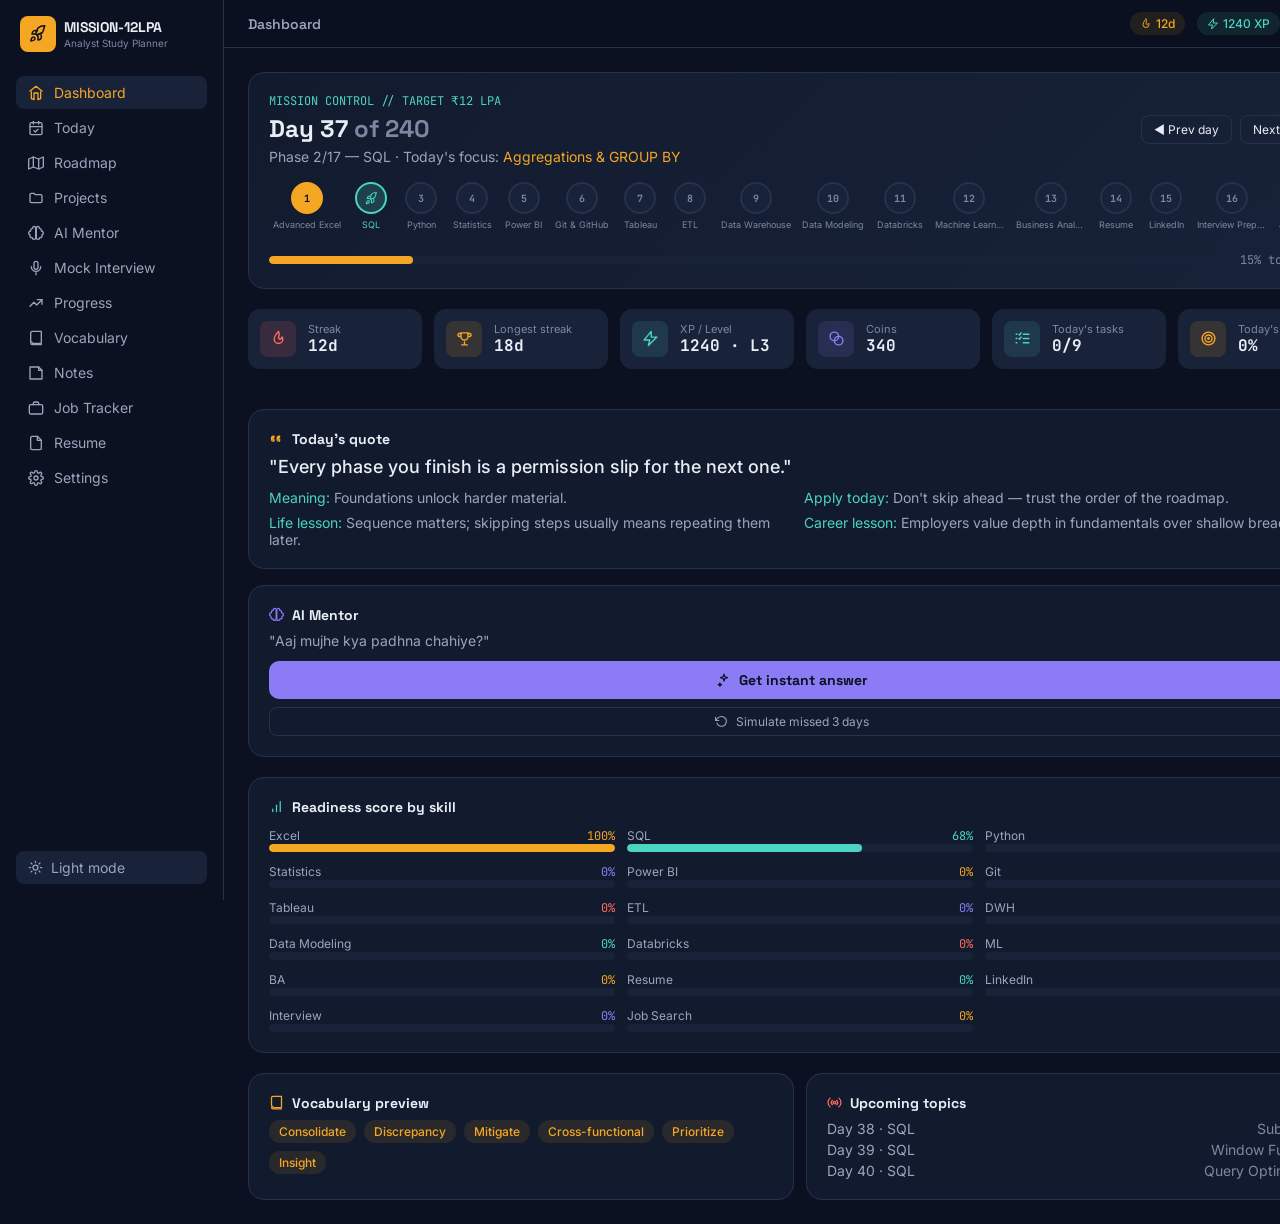
==== commit 808261bb: "Update index.html" ====
--- a/index.html
+++ b/index.html
@@ -7,1365 +7,12 @@
 <meta name="apple-mobile-web-app-capable" content="yes" />
 <meta name="apple-mobile-web-app-status-bar-style" content="black-translucent" />
 <title>MISSION-12LPA — Analyst Study Planner</title>
-<style>
-@import url('https://fonts.googleapis.com/css2?family=Space+Grotesk:wght@500;600;700&family=Inter:wght@400;500;600;700&family=JetBrains+Mono:wght@500;700&display=swap');
+<link rel="stylesheet" href="style.css" />
 
-:root {
-  --amber: #F5A623;
-  --cyan: #4CD3C2;
-  --coral: #FF6B5E;
-  --violet: #8B7CF6;
-}
-html.theme-dark {
-  --void: #0B1120; --panel: #121B2E; --panel2: #182238; --border: #26314D;
-  --paper: #E9EDF6; --paper-dim: #9AA5BD; --fog: #7C87A3;
-}
-html.theme-light {
-  --void: #F1F4FA; --panel: #FFFFFF; --panel2: #EEF2FA; --border: #DCE3F0;
-  --paper: #101627; --paper-dim: #525C74; --fog: #6B7488;
-}
-* { box-sizing: border-box; -webkit-tap-highlight-color: transparent; }
-html, body { overscroll-behavior-x: none; }
-body {
-  margin: 0; background: var(--void); color: var(--paper); min-height: 100vh; min-height: 100dvh;
-  font-family: 'Inter', sans-serif; overflow-x: hidden;
-}
-.font-display { font-family: 'Space Grotesk', sans-serif; }
-.font-mono { font-family: 'JetBrains Mono', monospace; }
-::-webkit-scrollbar { height: 6px; width: 6px; }
-::-webkit-scrollbar-thumb { background: var(--border); border-radius: 4px; }
-* { scrollbar-width: thin; scrollbar-color: var(--border) transparent; }
-@keyframes confettiPop { 0% { transform: translateY(0) scale(1) translateX(-50%); opacity:1;} 100% { transform: translateY(-40px) scale(0.6) translateX(-50%); opacity:0;} }
-
-a, button, input, select, textarea { font-family: inherit; }
-button { cursor: pointer; touch-action: manipulation; }
-
-#app { display: flex; width: 100%; overflow-x: hidden; }
-
-/* Sidebar (desktop) */
-#sidebar {
-  position: sticky; top: 0; height: 100dvh; width: 224px; flex-shrink: 0;
-  display: none; flex-direction: column; border-right: 1px solid var(--border); padding: 16px;
-}
-@media (min-width: 768px) { #sidebar { display: flex; } }
-.brand { display: flex; align-items: center; gap: 8px; padding: 0 4px; margin-bottom: 24px; }
-.brand-icon { width: 36px; height: 36px; border-radius: 8px; background: var(--amber); display: flex; align-items: center; justify-content: center; flex-shrink: 0; }
-.brand-title { font-size: 14px; font-weight: 700; line-height: 1; color: var(--paper); }
-.brand-sub { font-size: 10px; color: var(--fog); margin-top: 3px; }
-#nav { flex: 1; overflow-y: auto; display: flex; flex-direction: column; gap: 2px; }
-.nav-btn {
-  display: flex; width: 100%; align-items: center; gap: 10px; border-radius: 8px;
-  padding: 10px 12px; text-align: left; font-size: 14px; background: transparent;
-  color: var(--paper-dim); border: none; transition: background .15s, color .15s; min-height: 40px;
-}
-.nav-btn.active { background: var(--panel2); color: var(--amber); }
-.nav-btn:hover:not(.active) { background: var(--panel2); }
-.theme-toggle-btn {
-  margin-top: 12px; display: flex; align-items: center; gap: 8px; border-radius: 8px;
-  padding: 10px 12px; font-size: 14px; background: var(--panel2); color: var(--paper-dim); border: none; min-height: 40px;
-}
-
-/* Main */
-#main { min-height: 100dvh; flex: 1; min-width: 0; padding-bottom: calc(72px + env(safe-area-inset-bottom)); }
-@media (min-width: 768px) { #main { padding-bottom: 0; } }
-
-#topbar {
-  position: sticky; top: 0; z-index: 20; display: flex; align-items: center; justify-content: space-between;
-  border-bottom: 1px solid var(--border); padding: 12px 16px; backdrop-filter: blur(6px);
-  background: color-mix(in srgb, var(--void) 80%, transparent); gap: 8px;
-}
-@media (min-width: 640px) { #topbar { padding: 12px 24px; } }
-.topbar-brand { display: flex; align-items: center; gap: 8px; flex-shrink: 0; }
-@media (min-width: 768px) { .topbar-brand { display: none; } }
-.topbar-title { display: none; font-size: 14px; font-weight: 600; color: var(--paper-dim); }
-@media (min-width: 768px) { .topbar-title { display: block; } }
-.topbar-right { display: flex; align-items: center; gap: 6px; flex-wrap: wrap; justify-content: flex-end; min-width: 0; }
-@media (min-width: 640px) { .topbar-right { gap: 10px; } }
-.theme-toggle-mobile { border-radius: 8px; padding: 8px; background: var(--panel2); border: none; display: flex; flex-shrink: 0; min-width: 36px; min-height: 36px; align-items: center; justify-content: center; }
-@media (min-width: 768px) { .theme-toggle-mobile { display: none; } }
-
-#content { margin: 0 auto; max-width: 1152px; padding: 14px; width: 100%; }
-@media (min-width: 640px) { #content { padding: 24px; } }
-
-.tab-view { display: none; }
-.tab-view.active { display: block; }
-
-/* Primitives */
-.panel { border-radius: 16px; border: 1px solid var(--border); padding: 14px; background: var(--panel); overflow-wrap: anywhere; min-width: 0; }
-@media (min-width: 640px) { .panel { padding: 20px; } }
-.pill { display: inline-flex; align-items: center; gap: 4px; border-radius: 9999px; padding: 4px 10px; font-size: 12px; font-weight: 500; white-space: nowrap; }
-.stat-block { display: flex; align-items: center; gap: 10px; border-radius: 12px; padding: 12px; background: var(--panel2); min-width: 0; }
-.stat-icon { display: flex; height: 36px; width: 36px; flex-shrink: 0; align-items: center; justify-content: center; border-radius: 8px; }
-.stat-label { font-size: 11px; color: var(--fog); white-space: nowrap; overflow: hidden; text-overflow: ellipsis; }
-.stat-value { font-family: 'JetBrains Mono', monospace; font-size: 15px; font-weight: 700; line-height: 1.2; color: var(--paper); white-space: nowrap; overflow: hidden; text-overflow: ellipsis; }
-.progress-track { width: 100%; overflow: hidden; border-radius: 9999px; background: var(--panel2); }
-.progress-fill { height: 100%; border-radius: 9999px; transition: width .2s; }
-
-svg.icon { flex-shrink: 0; }
-
-/* Grid helpers */
-.grid { display: grid; gap: 10px; }
-.grid-2 { grid-template-columns: repeat(2, 1fr); }
-@media (max-width: 359px) { .grid-2 { grid-template-columns: 1fr; } }
-@media (min-width: 640px) { .grid { gap: 12px; } .sm-grid-3 { grid-template-columns: repeat(3, 1fr); } .sm-grid-2 { grid-template-columns: repeat(2,1fr);} }
-@media (min-width: 1024px) { .lg-grid-6 { grid-template-columns: repeat(6, 1fr); } .lg-grid-3 { grid-template-columns: repeat(3,1fr);} .lg-grid-2 { grid-template-columns: repeat(2,1fr);} }
-.flex { display: flex; }
-.flex-wrap { flex-wrap: wrap; }
-.items-center { align-items: center; }
-.items-baseline { align-items: baseline; }
-.justify-between { justify-content: space-between; }
-.gap-2 { gap: 8px; } .gap-3 { gap: 12px; }
-.mb-1 { margin-bottom: 4px; } .mb-2 { margin-bottom: 8px; } .mb-3 { margin-bottom: 12px; } .mb-4 { margin-bottom: 16px; }
-.mt-1 { margin-top: 4px; } .mt-2 { margin-top: 8px; } .mt-3 { margin-top: 12px; } .mt-4 { margin-top: 16px; }
-.text-xs { font-size: 12px; } .text-sm { font-size: 14px; } .text-lg { font-size: 18px; } .text-xl { font-size: 20px; } .text-2xl { font-size: 24px; }
-@media (max-width: 380px) { .text-2xl { font-size: 19px; } .text-xl { font-size: 17px; } .text-lg { font-size: 16px; } }
-.font-bold { font-weight: 700; } .font-semibold { font-weight: 600; } .font-medium { font-weight: 500; }
-.fog { color: var(--fog); } .paper-dim { color: var(--paper-dim); } .paper { color: var(--paper); }
-
-/* Dashboard hero */
-.hero-panel { background: linear-gradient(135deg, var(--panel), var(--panel2)); }
-.hero-btn { border-radius: 8px; border: 1px solid var(--border); padding: 8px 14px; font-size: 12px; background: transparent; color: var(--paper); min-height: 36px; white-space: nowrap; }
-
-/* Dashboard two-column section (quote + mentor) */
-.dash-grid { display: grid; gap: 16px; grid-template-columns: 1fr; }
-@media (min-width: 1024px) { .dash-grid { grid-template-columns: 2fr 1fr; } }
-
-/* Trajectory */
-.trajectory-wrap { overflow-x: auto; padding-bottom: 8px; -webkit-overflow-scrolling: touch; }
-.trajectory-row { display: flex; min-width: 900px; align-items: center; }
-.traj-node { display: flex; flex-direction: column; align-items: center; gap: 6px; min-width: 46px; background: none; border: none; padding: 4px 0; }
-.traj-circle { position: relative; display: flex; height: 32px; width: 32px; align-items: center; justify-content: center; border-radius: 9999px; border-width: 2px; border-style: solid; font-family: 'JetBrains Mono', monospace; font-size: 10px; font-weight: 700; transition: transform .15s; flex-shrink: 0; }
-.traj-node:hover .traj-circle, .traj-node:active .traj-circle { transform: scale(1.1); }
-.traj-label { max-width: 70px; overflow: hidden; text-overflow: ellipsis; white-space: nowrap; text-align: center; font-size: 9px; line-height: 1.2; }
-.traj-line { margin: 0 2px; height: 2px; flex: 1; min-width: 12px; }
-
-/* Task list */
-.task-panel { display: flex; align-items: flex-start; gap: 12px; }
-.task-toggle { background: none; border: none; margin-top: 2px; flex-shrink: 0; padding: 6px; margin: -6px -6px -6px -10px; }
-.task-meta { margin-top: 6px; display: flex; flex-wrap: wrap; gap: 4px 16px; font-size: 12px; color: var(--fog); }
-.task-meta span { overflow-wrap: anywhere; }
-
-textarea, input[type="text"], input[type="number"], input[type="date"], select {
-  font-family: inherit; color: var(--paper); background: var(--panel2); border: 1px solid var(--border);
-  border-radius: 8px; padding: 10px 12px; outline: none; font-size: 16px; width: 100%; min-height: 44px;
-}
-@media (min-width: 768px) { textarea, input[type="text"], input[type="number"], input[type="date"], select { font-size: 14px; } }
-textarea { min-height: 0; resize: vertical; }
-textarea:focus, input:focus, select:focus { border-color: var(--amber); }
-.btn-primary { border-radius: 10px; padding: 12px; font-family: 'Space Grotesk', sans-serif; font-weight: 700; font-size: 14px; border: none; width: 100%; position: relative; min-height: 48px; }
-.btn-secondary { border-radius: 8px; border: 1px solid var(--border); padding: 8px 12px; font-size: 12px; background: transparent; color: var(--paper-dim); min-height: 36px; }
-.chip-btn { border-radius: 9999px; border: 1px solid var(--border); padding: 6px 14px; font-size: 12px; background: transparent; color: var(--paper-dim); min-height: 32px; }
-
-/* Mobile bottom nav */
-#mobilenav { position: fixed; bottom: 0; left: 0; right: 0; z-index: 30; display: flex; border-top: 1px solid var(--border); background: var(--panel); padding-bottom: env(safe-area-inset-bottom); }
-@media (min-width: 768px) { #mobilenav { display: none; } }
-.mnav-btn { display: flex; flex: 1; flex-direction: column; align-items: center; gap: 3px; padding: 9px 0; font-size: 10px; background: none; border: none; color: var(--fog); min-height: 52px; }
-.mnav-btn.active { color: var(--amber); }
-
-#moresheet { position: fixed; inset: 0; z-index: 40; display: none; align-items: flex-end; background: rgba(0,0,0,0.6); }
-#moresheet.open { display: flex; }
-@media (min-width: 768px) { #moresheet { display: none !important; } }
-.sheet-inner { width: 100%; border-radius: 16px 16px 0 0; border-top: 1px solid var(--border); padding: 16px; padding-bottom: calc(16px + env(safe-area-inset-bottom)); background: var(--panel); max-height: 75vh; overflow-y: auto; }
-.sheet-grid { display: grid; grid-template-columns: repeat(4, 1fr); gap: 10px; }
-@media (max-width: 360px) { .sheet-grid { grid-template-columns: repeat(3, 1fr); } }
-.sheet-btn { display: flex; flex-direction: column; align-items: center; gap: 4px; border-radius: 12px; padding: 12px 6px; font-size: 10px; background: var(--panel2); color: var(--paper-dim); border: none; min-height: 60px; }
-.sheet-btn.active { color: var(--amber); }
-
-.heatmap-grid { display: grid; grid-template-columns: repeat(30, minmax(0,1fr)); gap: 4px; }
-@media (max-width: 640px) { .heatmap-grid { grid-template-columns: repeat(20, minmax(0,1fr)); gap: 3px; } }
-@media (max-width: 400px) { .heatmap-grid { grid-template-columns: repeat(15, minmax(0,1fr)); gap: 2px; } }
-.heatmap-cell { aspect-ratio: 1/1; border-radius: 3px; }
-
-#confetti-el { position: absolute; top: -16px; left: 50%; font-size: 18px; animation: confettiPop 1.2s ease-out; }
-
-/* Mentor */
-.mentor-page { display: flex; flex-direction: column; height: calc(100vh - 260px); }
-.mentor-page { height: calc(100dvh - 260px); }
-@media (min-width: 768px) { .mentor-page { height: calc(100vh - 190px); } .mentor-page { height: calc(100dvh - 190px); } }
-.mentor-log { flex: 1; overflow-y: auto; display: flex; flex-direction: column; gap: 12px; min-height: 120px; -webkit-overflow-scrolling: touch; }
-.mentor-bubble { max-width: 85%; border-radius: 12px; padding: 10px 12px; font-size: 14px; overflow-wrap: anywhere; }
-.mentor-row { display: flex; }
-.mentor-row.user { justify-content: flex-end; }
-.mentor-row.ai { justify-content: flex-start; }
-.mentor-input-row { display: flex; gap: 8px; margin-top: 12px; }
-.mentor-input-row input { flex: 1; }
-.mentor-send-btn { border-radius: 8px; padding: 0 18px; background: var(--violet); border: none; display: flex; align-items: center; justify-content: center; min-width: 48px; }
-
-/* Job tracker */
-.job-card { display: flex; flex-direction: column; gap: 10px; }
-@media (min-width: 560px) { .job-card { display: grid; grid-template-columns: repeat(2, 1fr); gap: 10px 12px; } }
-@media (min-width: 1024px) { .job-card { grid-template-columns: repeat(4, 1fr) auto; align-items: end; } }
-.job-field label { display: block; font-size: 11px; color: var(--fog); margin-bottom: 4px; }
-.job-remove-btn { display: flex; align-items: center; justify-content: center; gap: 6px; border-radius: 8px; padding: 10px 12px; font-size: 12px; background: none; border: 1px solid var(--border); color: var(--coral); width: 100%; min-height: 44px; }
-@media (min-width: 1024px) { .job-remove-btn { width: auto; } }
-</style>
 </head>
 <body class="">
 <div id="app"></div>
-<script>
-/* ============================================================
-   DESIGN TOKENS
-   ============================================================ */
-const AMBER = "#F5A623", CYAN = "#4CD3C2", CORAL = "#FF6B5E", VIOLET = "#8B7CF6";
-const ACCENTS = [AMBER, CYAN, CORAL, VIOLET];
+<script src="script.js"></script>
 
-/* ============================================================
-   ICONS (minimal inline SVG set, mirroring lucide icons used)
-   ============================================================ */
-function icon(name, size, color) {
-  size = size || 16; color = color || "currentColor";
-  const paths = {
-    home: '<path d="M3 9l9-7 9 7"/><path d="M9 22V12h6v10"/><path d="M5 10v10a1 1 0 001 1h3m10-11v10a1 1 0 01-1 1h-3"/>',
-    calendarCheck: '<rect x="3" y="4" width="18" height="18" rx="2"/><path d="M16 2v4M8 2v4M3 10h18"/><path d="M9 16l2 2 4-4"/>',
-    map: '<polygon points="1,6 8,3 16,6 23,3 23,18 16,21 8,18 1,21"/><line x1="8" y1="3" x2="8" y2="18"/><line x1="16" y1="6" x2="16" y2="21"/>',
-    folder: '<path d="M3 7a2 2 0 012-2h4l2 2h8a2 2 0 012 2v8a2 2 0 01-2 2H5a2 2 0 01-2-2V7z"/>',
-    mic: '<rect x="9" y="2" width="6" height="12" rx="3"/><path d="M5 10a7 7 0 0014 0"/><line x1="12" y1="19" x2="12" y2="22"/>',
-    book: '<path d="M4 4.5A2.5 2.5 0 016.5 2H20v18H6.5A2.5 2.5 0 004 17.5v-13z"/><path d="M20 22H6.5A2.5 2.5 0 014 19.5"/>',
-    sticky: '<path d="M3 3h13l5 5v13H3z"/><path d="M16 3v5h5"/>',
-    trending: '<polyline points="3,17 9,11 13,15 21,7"/><polyline points="14,7 21,7 21,14"/>',
-    briefcase: '<rect x="2" y="7" width="20" height="14" rx="2"/><path d="M8 7V5a2 2 0 012-2h4a2 2 0 012 2v2"/>',
-    file: '<path d="M14 2H6a2 2 0 00-2 2v16a2 2 0 002 2h12a2 2 0 002-2V8z"/><polyline points="14,2 14,8 20,8"/>',
-    settings: '<circle cx="12" cy="12" r="3"/><path d="M19.4 15a1.7 1.7 0 00.3 1.9l.1.1a2 2 0 11-2.8 2.8l-.1-.1a1.7 1.7 0 00-1.9-.3 1.7 1.7 0 00-1 1.5V21a2 2 0 11-4 0v-.1a1.7 1.7 0 00-1-1.6 1.7 1.7 0 00-1.9.3l-.1.1a2 2 0 11-2.8-2.8l.1-.1a1.7 1.7 0 00.3-1.9 1.7 1.7 0 00-1.5-1H3a2 2 0 110-4h.1a1.7 1.7 0 001.5-1 1.7 1.7 0 00-.3-1.9l-.1-.1a2 2 0 112.8-2.8l.1.1a1.7 1.7 0 001.9.3H9a1.7 1.7 0 001-1.5V3a2 2 0 114 0v.1a1.7 1.7 0 001 1.5 1.7 1.7 0 001.9-.3l.1-.1a2 2 0 112.8 2.8l-.1.1a1.7 1.7 0 00-.3 1.9V9a1.7 1.7 0 001.5 1H21a2 2 0 110 4h-.1a1.7 1.7 0 00-1.5 1z"/>',
-    flame: '<path d="M12 2s-6 6-6 11a6 6 0 0012 0c0-2-1-3-1-3s-1 3-3 3c-2 0-2-2-2-3s1-2 1-4c0-1-1-4-1-4z"/>',
-    trophy: '<path d="M8 21h8M12 17v4M7 4h10v5a5 5 0 01-10 0V4z"/><path d="M17 5h3a2 2 0 01-2 4M7 5H4a2 2 0 002 4"/>',
-    brain: '<path d="M9.5 2a2.5 2.5 0 00-2.5 2.5v.6A3 3 0 004 8v1a3 3 0 00-1 5.8V16a3 3 0 003 3h.5a2.5 2.5 0 005 0V4.5A2.5 2.5 0 009.5 2z"/><path d="M14.5 2A2.5 2.5 0 0117 4.5v.6A3 3 0 0120 8v1a3 3 0 011 5.8V16a3 3 0 01-3 3h-.5a2.5 2.5 0 01-5 0V4.5A2.5 2.5 0 0114.5 2z"/>',
-    rotate: '<polyline points="1,4 1,10 7,10"/><path d="M3.5 15a9 9 0 1 0 2-9.5L1 10"/>',
-    target: '<circle cx="12" cy="12" r="9"/><circle cx="12" cy="12" r="5"/><circle cx="12" cy="12" r="1"/>',
-    award: '<circle cx="12" cy="8" r="6"/><polyline points="8.2,13.7 7,22 12,19 17,22 15.8,13.7"/>',
-    coins: '<circle cx="9" cy="9" r="6"/><circle cx="15" cy="15" r="6" fill="none"/>',
-    zap: '<polygon points="13,2 3,14 11,14 9,22 21,10 13,10"/>',
-    sun: '<circle cx="12" cy="12" r="4"/><path d="M12 2v2M12 20v2M4.9 4.9l1.4 1.4M17.7 17.7l1.4 1.4M2 12h2M20 12h2M4.9 19.1l1.4-1.4M17.7 6.3l1.4-1.4"/>',
-    moon: '<path d="M21 12.8A9 9 0 1111.2 3 7 7 0 0021 12.8z"/>',
-    chevronRight: '<polyline points="9,6 15,12 9,18"/>',
-    check: '<polyline points="20,6 9,17 4,12"/>',
-    circle: '<circle cx="12" cy="12" r="9"/>',
-    send: '<line x1="22" y1="2" x2="11" y2="13"/><polygon points="22,2 15,22 11,13 2,9"/>',
-    plus: '<line x1="12" y1="5" x2="12" y2="19"/><line x1="5" y1="12" x2="19" y2="12"/>',
-    trash: '<polyline points="3,6 5,6 21,6"/><path d="M19 6l-1 14a2 2 0 01-2 2H8a2 2 0 01-2-2L5 6"/><path d="M10 11v6M14 11v6"/><path d="M9 6V4a1 1 0 011-1h4a1 1 0 011 1v2"/>',
-    sparkles: '<path d="M12 2l1.5 4.5L18 8l-4.5 1.5L12 14l-1.5-4.5L6 8l4.5-1.5z"/><path d="M5 17l.7 2.3L8 20l-2.3.7L5 23l-.7-2.3L2 20l2.3-.7z"/>',
-    menu: '<line x1="3" y1="6" x2="21" y2="6"/><line x1="3" y1="12" x2="21" y2="12"/><line x1="3" y1="18" x2="21" y2="18"/>',
-    x: '<line x1="18" y1="6" x2="6" y2="18"/><line x1="6" y1="6" x2="18" y2="18"/>',
-    rocket: '<path d="M4.5 16.5c-1.5 1.26-2 5-2 5s3.74-.5 5-2c.71-.84.7-2.13-.09-2.91a2.18 2.18 0 00-2.91-.09z"/><path d="M12 15l-3-3a22 22 0 013-8c2-2 6-3 9-3-1 3-2 7-3 9a22 22 0 01-8 3z"/><path d="M9 12H4s.55-3.03 2-4c1.62-1.08 5 0 5 0"/><path d="M12 15v5s3.03-.55 4-2c1.08-1.62 0-5 0-5"/>',
-    alert: '<path d="M10.3 3.9L1.8 18a2 2 0 001.7 3h17a2 2 0 001.7-3L13.7 3.9a2 2 0 00-3.4 0z"/><line x1="12" y1="9" x2="12" y2="13"/><line x1="12" y1="17" x2="12.01" y2="17"/>',
-    barChart: '<line x1="12" y1="20" x2="12" y2="10"/><line x1="18" y1="20" x2="18" y2="4"/><line x1="6" y1="20" x2="6" y2="16"/>',
-    listChecks: '<path d="M3 6h1M3 12h1M3 18h1"/><polyline points="7,6 8,7 10,4"/><polyline points="7,12 8,13 10,10"/><line x1="13" y1="6" x2="21" y2="6"/><line x1="13" y1="12" x2="21" y2="12"/><line x1="13" y1="18" x2="21" y2="18"/>',
-    mail: '<rect x="2" y="4" width="20" height="16" rx="2"/><polyline points="2,6 12,13 22,6"/>',
-    quote: '<path d="M7 8a3 3 0 00-3 3v2a3 3 0 003 3h1v-3H6v-2a1 1 0 011-1h1V8H7z"/><path d="M16 8a3 3 0 00-3 3v2a3 3 0 003 3h1v-3h-2v-2a1 1 0 011-1h1V8h-1z"/>',
-    grad: '<path d="M22 10L12 5 2 10l10 5 10-5z"/><path d="M6 12v5c0 1.5 3 3 6 3s6-1.5 6-3v-5"/>',
-    radio: '<circle cx="12" cy="12" r="2"/><path d="M8.5 8.5a5 5 0 000 7M15.5 8.5a5 5 0 010 7M5 5a9 9 0 000 14M19 5a9 9 0 010 14"/>'
-  };
-  const p = paths[name] || '';
-  return `<svg class="icon" width="${size}" height="${size}" viewBox="0 0 24 24" fill="none" stroke="${color}" stroke-width="2" stroke-linecap="round" stroke-linejoin="round">${p}</svg>`;
-}
-
-/* ============================================================
-   DATA
-   ============================================================ */
-const PHASES = [
-  { id: 1, name: "Advanced Excel", skill: "Excel", start: 1, end: 20,
-    topics: ["Formulas & Functions", "Pivot Tables", "Data Validation", "VLOOKUP & XLOOKUP", "Charts & Dashboards", "Macros & VBA Basics", "What-If Analysis"],
-    res: { theory: "Microsoft Learn — Excel", video: "Leila Gharani / ExcelIsFun", doc: "Excel Easy", practice: "ExcelIsFun Practice Files" } },
-  { id: 2, name: "SQL", skill: "SQL", start: 21, end: 45,
-    topics: ["SELECT & Filtering", "Joins", "Aggregations & GROUP BY", "Subqueries", "Window Functions", "Query Optimization", "CTEs & Views"],
-    res: { theory: "SQLBolt", video: "Alex The Analyst", doc: "Mode SQL Tutorial", practice: "HackerRank / PostgreSQL Exercises" } },
-  { id: 3, name: "Python", skill: "Python", start: 46, end: 75,
-    topics: ["Python Basics", "Data Structures", "Pandas Fundamentals", "NumPy", "Data Cleaning", "Data Visualization", "Working with APIs", "Automation Scripts"],
-    res: { theory: "Harvard CS50 Python", video: "Corey Schafer / Programming with Mosh", doc: "Python Official Docs", practice: "Kaggle Learn" } },
-  { id: 4, name: "Statistics", skill: "Statistics", start: 76, end: 95,
-    topics: ["Descriptive Statistics", "Probability Basics", "Distributions", "Hypothesis Testing", "Correlation & Regression", "A/B Testing", "Confidence Intervals"],
-    res: { theory: "Khan Academy", video: "StatQuest", doc: "Khan Academy Stats", practice: "StatQuest Practice Quizzes" } },
-  { id: 5, name: "Power BI", skill: "Power BI", start: 96, end: 120,
-    topics: ["Power Query", "Data Modeling in Power BI", "DAX Basics", "DAX Advanced", "Visualizations", "Dashboards & Reports", "Power BI Service"],
-    res: { theory: "Microsoft Learn", video: "Guy in a Cube", doc: "Microsoft Documentation", practice: "Guy in a Cube Practice Files" } },
-  { id: 6, name: "Git & GitHub", skill: "Git", start: 121, end: 130,
-    topics: ["Git Basics", "Branching & Merging", "GitHub Workflow", "Pull Requests", "Portfolio on GitHub"],
-    res: { theory: "GitHub Docs", video: "freeCodeCamp Git Course", doc: "Git Documentation", practice: "Build a GitHub Portfolio Repo" } },
-  { id: 7, name: "Tableau", skill: "Tableau", start: 131, end: 145,
-    topics: ["Tableau Basics", "Calculated Fields", "Dashboards", "Storytelling with Data", "Tableau Public Publishing"],
-    res: { theory: "Tableau Public", video: "Tableau Free Training Videos", doc: "Tableau Help Docs", practice: "Tableau Public Gallery" } },
-  { id: 8, name: "ETL", skill: "ETL", start: 146, end: 157,
-    topics: ["ETL Concepts", "Data Extraction", "Data Transformation", "Data Loading", "ETL Tools Overview"],
-    res: { theory: "Microsoft Learn", video: "ETL Basics Playlist", doc: "Official Tool Docs", practice: "Build a Mini ETL Pipeline" } },
-  { id: 9, name: "Data Warehouse", skill: "DWH", start: 158, end: 167,
-    topics: ["DWH Concepts", "Star vs Snowflake Schema", "Fact & Dimension Tables", "OLAP vs OLTP"],
-    res: { theory: "Microsoft Learn", video: "DWH Basics Playlist", doc: "Vendor Documentation", practice: "Design a Warehouse Schema" } },
-  { id: 10, name: "Data Modeling", skill: "Data Modeling", start: 168, end: 177,
-    topics: ["Modeling Concepts", "Normalization", "Table Relationships", "Star Schema Design"],
-    res: { theory: "Microsoft Learn", video: "Data Modeling Playlist", doc: "Reference Docs", practice: "Design a Schema From Scratch" } },
-  { id: 11, name: "Databricks", skill: "Databricks", start: 178, end: 189,
-    topics: ["Databricks Basics", "Notebooks", "Spark Fundamentals", "Delta Lake Basics"],
-    res: { theory: "Databricks Academy", video: "Databricks YouTube Channel", doc: "Databricks Docs", practice: "Community Edition Labs" } },
-  { id: 12, name: "Machine Learning Basics", skill: "ML", start: 190, end: 204,
-    topics: ["ML Concepts", "Supervised Learning", "Regression Models", "Classification Models", "Model Evaluation"],
-    res: { theory: "Google ML Crash Course", video: "Kaggle Learn", doc: "scikit-learn Docs", practice: "Kaggle Micro-Courses" } },
-  { id: 13, name: "Business Analyst", skill: "BA", start: 205, end: 219,
-    topics: ["BA Fundamentals", "Requirement Gathering", "Process Mapping", "Agile & Scrum", "Stakeholder Management"],
-    res: { theory: "Microsoft Learn", video: "Atlassian Agile Coach", doc: "Scrum Guide", practice: "BA Case Studies" } },
-  { id: 14, name: "Resume", skill: "Resume", start: 220, end: 224,
-    topics: ["Resume Structure", "ATS Optimization", "Project Descriptions", "Resume Review"],
-    res: { theory: "Free Resume Guides", video: "Resume Tips Playlist", doc: "ATS Checklist", practice: "Draft & Refine Resume" } },
-  { id: 15, name: "LinkedIn", skill: "LinkedIn", start: 225, end: 227,
-    topics: ["Profile Optimization", "Headline & Summary", "Networking & Content"],
-    res: { theory: "LinkedIn Help", video: "LinkedIn Tips Playlist", doc: "LinkedIn Best Practices", practice: "Full Profile Audit" } },
-  { id: 16, name: "Interview Preparation", skill: "Interview", start: 228, end: 235,
-    topics: ["Technical Mock Interviews", "HR Questions", "Case Studies", "Behavioral Questions"],
-    res: { theory: "Interview Prep Guides", video: "Mock Interview Playlist", doc: "Company Research Notes", practice: "Timed Mock Interviews" } },
-  { id: 17, name: "Job Search", skill: "Job Search", start: 236, end: 240,
-    topics: ["Job Portals & Search", "Application Strategy", "Referrals", "Follow-ups"],
-    res: { theory: "Job Portal Guides", video: "Job Search Strategy Playlist", doc: "Application Tracker Guide", practice: "Apply to 5 Roles Daily" } },
-];
-const TOTAL_DAYS = 240;
-
-const PROJECTS = [
-  { name: "Finance Dashboard", skill: "Excel", unlock: 20, desc: "Track income, expenses and forecasts in an interactive Excel workbook." },
-  { name: "Blinkit Dashboard", skill: "SQL", unlock: 45, desc: "Analyze quick-commerce order data with layered SQL queries." },
-  { name: "Inventory Dashboard", skill: "SQL", unlock: 45, desc: "Track stock levels and reorder points with SQL." },
-  { name: "Netflix Analysis", skill: "Python", unlock: 75, desc: "Explore and visualize a content catalog using Pandas & Matplotlib." },
-  { name: "Loan Analytics", skill: "Statistics", unlock: 95, desc: "Analyze loan default risk using statistical methods." },
-  { name: "Sales Dashboard", skill: "Power BI", unlock: 120, desc: "Build an interactive sales KPI dashboard with filters." },
-  { name: "HR Dashboard", skill: "Power BI", unlock: 120, desc: "Analyze headcount, attrition and hiring-funnel metrics." },
-  { name: "Retail Dashboard", skill: "Power BI", unlock: 120, desc: "Cover inventory and revenue performance for a retail chain." },
-  { name: "Amazon Dashboard", skill: "Tableau", unlock: 145, desc: "Visualize e-commerce sales trends by category in Tableau." },
-  { name: "Healthcare Dashboard", skill: "Tableau", unlock: 145, desc: "Visualize patient flow and hospital operations data." },
-  { name: "Supply Chain Dashboard", skill: "ETL", unlock: 157, desc: "Model an end-to-end supply-chain data pipeline." },
-  { name: "Manufacturing Analytics", skill: "Databricks", unlock: 189, desc: "Process manufacturing sensor data at scale." },
-  { name: "Customer Churn", skill: "ML", unlock: 204, desc: "Predict customer churn with a classification model." },
-  { name: "Final Capstone", skill: "BA", unlock: 219, desc: "An end-to-end capstone combining every skill on the roadmap." },
-];
-
-const QUOTES = [
-  { q: "Discipline is choosing between what you want now and what you want most.", meaning: "Short-term comfort competes with long-term goals every single day.", apply: "Skip the extra scroll session tonight and finish today's checklist instead.", life: "Small trade-offs compound into a completely different life.", career: "Recruiters notice consistency far more than occasional bursts of effort." },
-  { q: "A skill practiced badly for 240 days beats a skill imagined perfectly for zero.", meaning: "Imperfect action beats perfect inaction.", apply: "Attempt today's SQL practice set even if you expect mistakes.", life: "Momentum matters more than polish when you're starting out.", career: "Interviewers can tell who has actually built things, not just watched tutorials." },
-  { q: "Your dashboard should be boring to build and exciting to use.", meaning: "Good process work is unglamorous; the payoff is what shines.", apply: "Grind through the data-cleaning step before the fun visualization step.", life: "Unseen preparation is what makes visible success look easy.", career: "Hiring managers reward analysts who respect the boring parts of data work." },
-  { q: "Every rejected application is a data point, not a verdict.", meaning: "One outcome is signal, not the whole story.", apply: "Log today's rejection in the tracker and note one thing to adjust.", life: "Treat setbacks as inputs to iterate on, not conclusions about your worth.", career: "The job search itself is a funnel — optimize it like one." },
-  { q: "Fluency in English is a multiplier, not a side quest.", meaning: "Communication skill amplifies every technical skill you build.", apply: "Say today's SQL concept out loud in one clear English sentence.", life: "Clear speakers are trusted faster, in interviews and in life.", career: "Business analysts are hired as much for clarity as for correctness." },
-  { q: "You don't need motivation once the checklist becomes the routine.", meaning: "Systems outlast feelings.", apply: "Open today's plan before you decide whether you feel like studying.", life: "Habits remove the daily negotiation with yourself.", career: "Consistent output over 240 days is what separates offers from almosts." },
-  { q: "A missed day is a detour, not a dead end.", meaning: "Recovery matters more than the miss itself.", apply: "Use the recovery plan instead of trying to silently catch up alone.", life: "Resilience is a practiced skill, not a personality trait.", career: "Employers value people who recover from setbacks methodically." },
-  { q: "Readiness is a percentage, not a feeling.", meaning: "Track progress with numbers so doubt has less room to speak.", apply: "Check today's readiness score before deciding you're 'not ready yet.'", life: "Measurable progress quiets the loudest inner critic.", career: "You can defend a 78% readiness score in an interview far better than a vague feeling." },
-  { q: "Revision is where forgetting goes to die.", meaning: "Spaced repetition beats one-time learning.", apply: "Spend ten minutes today re-reading a topic from a week ago.", life: "What you don't revisit, you quietly lose.", career: "Interviewers ask about fundamentals from months ago — keep them alive." },
-  { q: "A project in your GitHub is worth ten claims on your resume.", meaning: "Proof beats assertion.", apply: "Push today's practice file to your portfolio repo, even if it's small.", life: "Show, don't tell, applies far beyond writing.", career: "Recruiters skim resumes but click on GitHub links." },
-  { q: "Twelve lakhs is a number; the habits that reach it are the real goal.", meaning: "The target is a proxy for the identity you're becoming.", apply: "Ask what today's habits say about the analyst you're becoming.", life: "Chase the process and the outcome tends to follow.", career: "Interviewers hire the habits, not the number on your target salary." },
-  { q: "The mock interview you dread is the real interview you'll ace.", meaning: "Rehearsal converts fear into familiarity.", apply: "Record yourself answering today's five mock questions out loud.", life: "Practiced discomfort in private prevents panic in public.", career: "Fluent, rehearsed answers read as confidence to a panel." },
-  { q: "Data cleaning is 80% of the job and 100% of the reputation.", meaning: "Unseen rigor builds trust in your visible output.", apply: "Double-check today's dataset before building anything on top of it.", life: "Reliability is built in the parts no one applauds.", career: "Analysts known for clean data get handed the interesting projects." },
-  { q: "You are one dashboard away from your next portfolio piece.", meaning: "Progress is closer than it feels.", apply: "Ship today's mini project even if it isn't perfect.", life: "'Good enough and shipped' beats 'perfect and shelved.'", career: "A finished, imperfect project outproves an unfinished, ideal one." },
-  { q: "Vocabulary is the toolkit for the arguments you'll make in meetings.", meaning: "Precise words make for persuasive analysts.", apply: "Use one of today's ten new words in a real sentence.", life: "The words you own shape the thoughts you can have.", career: "Stakeholders trust analysts who explain findings simply and precisely." },
-  { q: "Streaks aren't about perfection, they're about not quitting twice in a row.", meaning: "One miss is human; two is a pattern.", apply: "If you missed yesterday, protect today no matter how small the effort.", life: "Recovery speed matters more than the fall.", career: "Consistency signals reliability — the trait every manager wants." },
-  { q: "Every phase you finish is a permission slip for the next one.", meaning: "Foundations unlock harder material.", apply: "Don't skip ahead — trust the order of the roadmap.", life: "Sequence matters; skipping steps usually means repeating them later.", career: "Employers value depth in fundamentals over shallow breadth." },
-  { q: "The interview room rewards the version of you that showed up on day 40.", meaning: "Today's effort compounds into future confidence.", apply: "Study today as if the interview is tomorrow.", life: "Future-you is built entirely out of today's decisions.", career: "Preparation this thorough is what makes offers feel inevitable, not lucky." },
-  { q: "A career changes one applied concept at a time.", meaning: "Application beats accumulation.", apply: "Use today's concept in the assignment, not just in your notes.", life: "Knowledge that isn't applied quietly evaporates.", career: "Interviewers probe for applied understanding, not memorized definitions." },
-  { q: "The plan removes the question 'what now?' so you can just begin.", meaning: "Decision fatigue is the enemy of daily consistency.", apply: "Open today's tab and start the first task without deliberating.", life: "Remove decisions wherever you can — willpower is a limited resource.", career: "Analysts who ship consistently outperform analysts who deliberate endlessly." },
-];
-
-const VOCAB_POOL = [
-  ["Leverage", "/ˈlev.ər.ɪdʒ/", "to use something to maximum advantage", "We can leverage last quarter's data to justify the new budget."],
-  ["Stakeholder", "/ˈsteɪk.hoʊl.dər/", "a person with an interest in a project's outcome", "The stakeholder asked for a summary before the board meeting."],
-  ["Actionable", "/ˈæk.ʃən.ə.bəl/", "able to be acted on immediately", "The report needed to end with actionable recommendations."],
-  ["Bandwidth", "/ˈbænd.wɪtθ/", "the capacity to take on more work", "I don't have the bandwidth to join another project this sprint."],
-  ["Granular", "/ˈɡræn.jə.lər/", "detailed at a fine level", "Break the metric down to a more granular, weekly view."],
-  ["Synergy", "/ˈsɪn.ər.dʒi/", "combined effect greater than parts alone", "The synergy between marketing and sales boosted conversions."],
-  ["Deliverable", "/dɪˈlɪv.ər.ə.bəl/", "a tangible output of a project", "The final deliverable is due by Friday afternoon."],
-  ["Bottleneck", "/ˈbɒt.əl.nek/", "a point that slows down a process", "Manual data entry was the bottleneck in the pipeline."],
-  ["Iterate", "/ˈɪt.ə.reɪt/", "to repeat a process to improve it", "We iterated on the dashboard design three times before launch."],
-  ["Scalable", "/ˈskeɪ.lə.bəl/", "able to grow without breaking down", "The ETL job needed a more scalable architecture."],
-  ["Onboarding", "/ˈɒnˌbɔːd.ɪŋ/", "the process of integrating a new hire", "Her onboarding included two weeks of shadowing the analytics team."],
-  ["Escalate", "/ˈes.kə.leɪt/", "to raise an issue to a higher authority", "Escalate the data discrepancy to the team lead today."],
-  ["Alignment", "/əˈlaɪn.mənt/", "agreement between people or plans", "We need alignment across teams before the launch."],
-  ["Turnaround", "/ˈtɜːn.ə.raʊnd/", "time taken to complete and return work", "The turnaround for the report was under 24 hours."],
-  ["Benchmark", "/ˈbentʃ.mɑːrk/", "a standard used for comparison", "Compare this quarter's churn rate to the industry benchmark."],
-  ["Robust", "/roʊˈbʌst/", "strong and unlikely to fail", "We need a robust pipeline that handles missing data gracefully."],
-  ["Redundant", "/rɪˈdʌn.dənt/", "no longer needed; duplicated", "Remove the redundant columns before loading the table."],
-  ["Proactive", "/proʊˈæk.tɪv/", "acting in advance of a future situation", "Being proactive about data quality avoids issues downstream."],
-  ["Consolidate", "/kənˈsɒl.ɪ.deɪt/", "to combine into a single, coherent whole", "Consolidate all regional reports into one master sheet."],
-  ["Discrepancy", "/dɪˈskrep.ən.si/", "a difference between things that should match", "There's a discrepancy between the two revenue figures."],
-  ["Mitigate", "/ˈmɪt.ɪ.ɡeɪt/", "to make a problem less severe", "Add validation rules to mitigate future data-entry errors."],
-  ["Cross-functional", "/krɒs ˈfʌŋk.ʃən.əl/", "involving several departments", "It was a cross-functional effort between BI and product."],
-  ["Prioritize", "/praɪˈɒr.ɪ.taɪz/", "to treat something as more important", "Prioritize the assignment before the mini project today."],
-  ["Insight", "/ˈɪn.saɪt/", "a useful understanding drawn from data", "The chart revealed an insight no one expected."],
-  ["Framework", "/ˈfreɪm.wɜːrk/", "a structured approach to a problem", "Use the STAR framework to answer behavioral questions."],
-  ["Throughput", "/ˈθruːpʊt/", "the amount of work completed in a period", "Automating the report doubled the team's throughput."],
-  ["Anomaly", "/əˈnɒm.ə.li/", "something that deviates from the norm", "The spike in refunds was flagged as an anomaly."],
-  ["Rationale", "/ˌræʃ.ənˈɑːl/", "the reasoning behind a decision", "Document the rationale for excluding outliers."],
-  ["Feasible", "/ˈfiː.zə.bəl/", "possible to do within constraints", "A one-week turnaround isn't feasible without more resources."],
-  ["Traction", "/ˈtræk.ʃən/", "progress or growing acceptance", "The new dashboard is gaining traction with leadership."],
-];
-
-const QUESTION_BANK = {
-  Excel: ["What's the difference between VLOOKUP and XLOOKUP?", "How would you remove duplicate rows in a dataset?", "Explain how a pivot table summarizes data.", "When would you use INDEX-MATCH over VLOOKUP?"],
-  SQL: ["What's the difference between WHERE and HAVING?", "Explain INNER JOIN vs LEFT JOIN with an example.", "How does a window function differ from GROUP BY?", "Write a query to find the second-highest salary."],
-  Python: ["What's the difference between a list and a tuple?", "How do you handle missing values in a Pandas DataFrame?", "Explain list comprehension with an example.", "How would you merge two DataFrames?"],
-  Statistics: ["Explain Type I vs Type II error.", "What does a p-value actually tell you?", "When would you use a t-test vs a chi-square test?", "What's the difference between correlation and causation?"],
-  "Power BI": ["What's the difference between a measure and a calculated column?", "Explain star schema in the context of Power BI.", "What does the CALCULATE function do in DAX?", "How do you handle row-level security in Power BI?"],
-  Git: ["What's the difference between git merge and git rebase?", "How do you resolve a merge conflict?", "What is a pull request and why does it matter?", "Explain git branching strategy on a team project."],
-  Tableau: ["What's the difference between a dimension and a measure?", "Explain a calculated field you've built.", "How do you optimize a slow Tableau dashboard?", "What's the difference between joins and blends in Tableau?"],
-  ETL: ["Walk me through the stages of an ETL pipeline.", "How do you handle a failed load step?", "What's the difference between ETL and ELT?", "How would you validate data after a transformation?"],
-  DWH: ["Explain star schema vs snowflake schema.", "What's the difference between OLAP and OLTP?", "Why do fact tables typically have foreign keys to dimension tables?", "What is a slowly changing dimension?"],
-  "Data Modeling": ["What is normalization and why does it matter?", "Explain a one-to-many relationship with an example.", "When would you denormalize a schema?", "What's the difference between a primary key and a foreign key?"],
-  Databricks: ["What is a Spark DataFrame and how does it differ from Pandas?", "Explain what Delta Lake adds on top of a data lake.", "What's the benefit of using notebooks for data pipelines?", "How does Spark achieve distributed processing?"],
-  ML: ["Explain the difference between supervised and unsupervised learning.", "What is overfitting and how do you prevent it?", "How would you evaluate a classification model?", "Explain precision vs recall with an example."],
-  BA: ["How do you gather requirements from a non-technical stakeholder?", "Walk me through a process map you've created.", "How do you handle conflicting stakeholder priorities?", "What's your experience with Agile ceremonies?"],
-  GENERIC: ["Tell me about a project you're proud of.", "Describe a time you handled conflicting priorities.", "Why do you want to work as a data/business analyst?", "How do you stay organized across multiple tasks?", "Tell me about a time you found an error in your own analysis."],
-};
-
-/* ============================================================
-   HELPERS
-   ============================================================ */
-function clampDay(d) { return Math.max(1, Math.min(TOTAL_DAYS, d)); }
-function getPhase(day) {
-  day = clampDay(day);
-  return PHASES.find((p) => day >= p.start && day <= p.end) || PHASES[PHASES.length - 1];
-}
-function getTopic(day, phase) {
-  const idx = (day - phase.start) % phase.topics.length;
-  return phase.topics[idx];
-}
-function isMiniProjectDay(day, phase) {
-  return (day - phase.start) % 5 === 4;
-}
-function generateChecklist(day) {
-  const phase = getPhase(day);
-  const topic = getTopic(day, phase);
-  const diffCycle = ["Easy", "Medium", "Hard"];
-  const difficulty = diffCycle[day % 3];
-  const tasks = [
-    { id: "theory", cat: "Theory", title: `Study: ${topic}`, est: "45 min", priority: "High", resource: phase.res.theory },
-    { id: "video", cat: "Video", title: `Watch a lesson on ${topic}`, est: "30 min", priority: "Medium", resource: phase.res.video },
-    { id: "doc", cat: "Documentation", title: `Read official docs on ${topic}`, est: "20 min", priority: "Medium", resource: phase.res.doc },
-    { id: "practice", cat: "Practice", title: `Hands-on practice: ${topic}`, est: "60 min", priority: "High", resource: phase.res.practice },
-    { id: "assignment", cat: "Assignment", title: `Assignment — apply ${topic}`, est: "40 min", priority: "High", resource: "Self-graded" },
-    { id: "interview", cat: "Interview Questions", title: `Answer 3 interview questions on ${phase.skill}`, est: "20 min", priority: "Medium", resource: "Question Bank" },
-    { id: "english", cat: "English", title: "Speaking, grammar & pronunciation practice", est: "25 min", priority: "Medium", resource: "Daily English Set" },
-    { id: "revision", cat: "Revision", title: "Spaced-repetition revision", est: "15 min", priority: "Medium", resource: "Auto-generated" },
-    { id: "notes", cat: "Notes", title: `Write revision notes on ${topic}`, est: "15 min", priority: "Low", resource: "Notes tab" },
-  ];
-  if (isMiniProjectDay(day, phase)) {
-    tasks.splice(5, 0, { id: "miniproject", cat: "Mini Project", title: `Mini project checkpoint: ${phase.name}`, est: "50 min", priority: "High", resource: "Build & save to GitHub" });
-  }
-  return { phase, topic, difficulty, tasks };
-}
-function getQuote(day) { return QUOTES[(day - 1) % QUOTES.length]; }
-function getVocabForDay(day) {
-  const startIdx = ((day - 1) * 3) % VOCAB_POOL.length;
-  const words = [];
-  for (let i = 0; i < 10; i++) words.push(VOCAB_POOL[(startIdx + i) % VOCAB_POOL.length]);
-  return words;
-}
-function getRevisionTopics(day) {
-  const offsets = [3, 7, 21];
-  const seen = new Set();
-  const out = [];
-  offsets.forEach((off) => {
-    const d = day - off;
-    if (d >= 1) {
-      const p = getPhase(d);
-      const t = getTopic(d, p);
-      const key = p.name + t;
-      if (!seen.has(key)) { seen.add(key); out.push({ day: d, phase: p.name, topic: t, offset: off }); }
-    }
-  });
-  return out;
-}
-function getReadiness(day) {
-  const seen = new Set();
-  return PHASES.filter((p) => { if (seen.has(p.skill)) return false; seen.add(p.skill); return true; })
-    .map((p) => {
-      let pct;
-      if (day > p.end) pct = 100;
-      else if (day < p.start) pct = 0;
-      else pct = Math.round(((day - p.start + 1) / (p.end - p.start + 1)) * 100);
-      return { skill: p.skill, pct };
-    });
-}
-function getMockQuestions(day) {
-  const phase = getPhase(day);
-  const bank = QUESTION_BANK[phase.skill] || QUESTION_BANK.GENERIC;
-  const qs = [];
-  for (let i = 0; i < 4; i++) qs.push({ id: `${phase.skill}-${i}`, text: bank[(day + i) % bank.length], skill: phase.skill });
-  const gb = QUESTION_BANK.GENERIC;
-  qs.push({ id: `GEN-${day}`, text: gb[day % gb.length], skill: "HR / Behavioral" });
-  return qs;
-}
-function weeklyHoursData(day) {
-  const weeks = [];
-  const currentWeek = Math.ceil(day / 7);
-  for (let w = Math.max(1, currentWeek - 7); w <= currentWeek; w++) {
-    const base = 8 + ((w * 7) % 6) + (w === currentWeek ? 1.5 : 0);
-    weeks.push({ week: `W${w}`, hours: Math.round(base * 10) / 10 });
-  }
-  return weeks;
-}
-function esc(s) {
-  const d = document.createElement('div'); d.innerText = s == null ? '' : String(s); return d.innerHTML;
-}
-
-/* ============================================================
-   APPLICATION STATE (in-memory only)
-   ============================================================ */
-const state = {
-  theme: "dark",
-  tab: "dashboard",
-  mobileMore: false,
-  day: 37,
-  completed: {},
-  xp: 1240,
-  coins: 340,
-  streak: 12,
-  longestStreak: 18,
-  confetti: false,
-  notesText: "",
-  jobs: [
-    { id: 1, company: "Zynta Retail", role: "Business Analyst", applied: "2 Jul", status: "Interview" },
-    { id: 2, company: "Nimbus Analytics", role: "Data Analyst", applied: "28 Jun", status: "Applied" },
-  ],
-  mentorLog: [
-    { role: "ai", text: "Mission Mentor online. Ask me \"Aaj mujhe kya padhna chahiye?\" any time and I'll pull it straight from today's plan." },
-  ],
-  mentorInput: "",
-  missedBanner: false,
-  recoveryTasks: [],
-  interviewAnswers: {},
-  interviewRecorded: {},
-};
-
-const NAV = [
-  { id: "dashboard", label: "Dashboard", icon: "home" },
-  { id: "today", label: "Today", icon: "calendarCheck" },
-  { id: "roadmap", label: "Roadmap", icon: "map" },
-  { id: "projects", label: "Projects", icon: "folder" },
-  { id: "mentor", label: "AI Mentor", icon: "brain" },
-  { id: "interview", label: "Mock Interview", icon: "mic" },
-  { id: "progress", label: "Progress", icon: "trending" },
-  { id: "vocab", label: "Vocabulary", icon: "book" },
-  { id: "notes", label: "Notes", icon: "sticky" },
-  { id: "jobs", label: "Job Tracker", icon: "briefcase" },
-  { id: "resume", label: "Resume", icon: "file" },
-  { id: "settings", label: "Settings", icon: "settings" },
-];
-const mobilePrimary = NAV.slice(0, 4);
-const mobileRest = NAV.slice(4);
-
-/* ============================================================
-   RENDER: ROOT SHELL
-   ============================================================ */
-function render() {
-  document.documentElement.className = state.theme === "dark" ? "theme-dark" : "theme-light";
-  const app = document.getElementById("app");
-
-  const checklist = generateChecklist(state.day);
-  const quote = getQuote(state.day);
-  const vocab = getVocabForDay(state.day);
-  const readiness = getReadiness(state.day);
-  const overallPct = Math.round((state.day / TOTAL_DAYS) * 100);
-  const doneMap = state.completed[state.day] || {};
-  const doneCount = checklist.tasks.filter((t) => doneMap[t.id]).length;
-  const dayPct = Math.round((doneCount / checklist.tasks.length) * 100);
-
-  // Remember scroll + focus state for the active textual input so re-renders don't jar mobile typing
-  const activeId = document.activeElement ? document.activeElement.id : null;
-  const activeSelStart = (document.activeElement && 'selectionStart' in document.activeElement) ? document.activeElement.selectionStart : null;
-
-  app.innerHTML = `
-    ${renderSidebar()}
-    <div id="main">
-      ${renderTopbar()}
-      <div id="content">
-        ${state.missedBanner ? renderMissedBanner() : ""}
-        <div class="tab-view active" data-tab="${state.tab}"></div>
-      </div>
-    </div>
-    ${renderMobileNav()}
-    ${renderMoreSheet()}
-  `;
-
-  const target = app.querySelector(`.tab-view[data-tab="${state.tab}"]`);
-  target.innerHTML = renderTabContent(state.tab, { checklist, quote, vocab, readiness, overallPct, doneMap, doneCount, dayPct });
-
-  attachHandlers();
-
-  if (activeId) {
-    const el = document.getElementById(activeId);
-    if (el) {
-      el.focus();
-      if (activeSelStart !== null && 'setSelectionRange' in el) {
-        try { el.setSelectionRange(activeSelStart, activeSelStart); } catch (e) {}
-      }
-    }
-  }
-}
-
-function renderSidebar() {
-  return `
-  <aside id="sidebar">
-    <div class="brand">
-      <div class="brand-icon">${icon('rocket', 18, '#0B1120')}</div>
-      <div>
-        <div class="brand-title font-display">MISSION-12LPA</div>
-        <div class="brand-sub">Analyst Study Planner</div>
-      </div>
-    </div>
-    <nav id="nav">
-      ${NAV.map(n => `
-        <button class="nav-btn ${state.tab === n.id ? 'active' : ''}" data-nav="${n.id}">
-          ${icon(n.icon, 16, state.tab === n.id ? AMBER : 'var(--paper-dim)')} ${n.label}
-        </button>
-      `).join('')}
-    </nav>
-    <button id="sidebarThemeToggle" class="theme-toggle-btn" aria-label="Toggle theme">
-      ${state.theme === 'dark' ? icon('sun', 15) : icon('moon', 15)} ${state.theme === 'dark' ? 'Light mode' : 'Dark mode'}
-    </button>
-  </aside>`;
-}
-
-function renderTopbar() {
-  const label = (NAV.find(n => n.id === state.tab) || {}).label || "";
-  return `
-  <div id="topbar">
-    <div class="topbar-brand">
-      ${icon('rocket', 18, AMBER)}
-      <span class="font-display font-bold text-sm">MISSION-12LPA</span>
-    </div>
-    <div class="topbar-title font-display">${label}</div>
-    <div class="topbar-right">
-      <span class="pill" style="background: ${AMBER}1A; color:${AMBER};">${icon('flame',12,AMBER)} ${state.streak}d</span>
-      <span class="pill" style="background: ${CYAN}1A; color:${CYAN};">${icon('zap',12,CYAN)} ${state.xp} XP</span>
-      <span class="pill" style="background: ${VIOLET}1A; color:${VIOLET};">${icon('coins',12,VIOLET)} ${state.coins}</span>
-      <button id="topbarThemeToggle" class="theme-toggle-mobile" aria-label="Toggle theme">${state.theme === 'dark' ? icon('sun', 15) : icon('moon', 15)}</button>
-    </div>
-  </div>`;
-}
-
-function renderMissedBanner() {
-  return `
-  <div class="panel mb-4" style="border-color:${CORAL};">
-    <div class="flex flex-wrap items-center justify-between gap-3">
-      <div class="flex items-start gap-3">
-        <div style="margin-top:2px;flex-shrink:0;">${icon('alert', 20, CORAL)}</div>
-        <div>
-          <div class="font-display text-sm font-bold">Missed-day recovery plan ready</div>
-          <div class="mt-1 text-sm paper-dim">You skipped ${state.recoveryTasks.length} day(s). Here's a condensed catch-up so you don't have to redo the full checklist for each:</div>
-          <ul class="mt-2" style="list-style:none;padding:0;display:flex;flex-direction:column;gap:4px;">
-            ${state.recoveryTasks.map(r => `
-              <li class="flex items-center gap-2 text-sm paper">
-                ${icon('rotate', 13, CORAL)} Day ${r.day} — ${esc(r.phase)}: <span class="fog">${esc(r.topic)} (condensed to key points only)</span>
-              </li>`).join('')}
-          </ul>
-        </div>
-      </div>
-      <button id="startRecoveryBtn" class="hero-btn" style="background:${CORAL};color:#0B1120;border:none;font-weight:600;">Start recovery</button>
-    </div>
-  </div>`;
-}
-
-function renderMobileNav() {
-  return `
-  <div id="mobilenav">
-    ${mobilePrimary.map(n => `
-      <button class="mnav-btn ${state.tab === n.id ? 'active' : ''}" data-nav="${n.id}">
-        ${icon(n.icon, 18, state.tab === n.id ? AMBER : 'var(--fog)')} ${n.label}
-      </button>`).join('')}
-    <button id="moreBtn" class="mnav-btn" aria-label="More tabs">${icon('menu', 18, 'var(--fog)')} More</button>
-  </div>`;
-}
-
-function renderMoreSheet() {
-  return `
-  <div id="moresheet" class="${state.mobileMore ? 'open' : ''}">
-    <div class="sheet-inner" onclick="event.stopPropagation()">
-      <div class="flex items-center justify-between mb-3">
-        <span class="font-display text-sm font-bold">More</span>
-        <button id="closeMoreBtn" style="background:none;border:none;color:var(--paper);" aria-label="Close menu">${icon('x', 18)}</button>
-      </div>
-      <div class="sheet-grid">
-        ${mobileRest.map(n => `
-          <button class="sheet-btn ${state.tab === n.id ? 'active' : ''}" data-nav="${n.id}" data-close-sheet="1">
-            ${icon(n.icon, 18, state.tab === n.id ? AMBER : 'var(--paper-dim)')} ${n.label}
-          </button>`).join('')}
-      </div>
-    </div>
-  </div>`;
-}
-
-/* ============================================================
-   TAB CONTENT RENDERERS
-   ============================================================ */
-function renderTabContent(tab, ctx) {
-  switch (tab) {
-    case "dashboard": return renderDashboard(ctx);
-    case "today": return renderToday(ctx);
-    case "roadmap": return renderRoadmap(ctx);
-    case "projects": return renderProjects();
-    case "mentor": return renderMentor();
-    case "interview": return renderInterview();
-    case "progress": return renderProgress();
-    case "vocab": return renderVocab(ctx);
-    case "notes": return renderNotes();
-    case "jobs": return renderJobs();
-    case "resume": return renderResume();
-    case "settings": return renderSettings();
-    default: return "";
-  }
-}
-
-function trajectoryHTML() {
-  const day = state.day;
-  let row = '<div class="trajectory-row">';
-  PHASES.forEach((p, i) => {
-    const done = day > p.end;
-    const active = day >= p.start && day <= p.end;
-    const color = ACCENTS[i % ACCENTS.length];
-    row += `
-      <button class="traj-node" data-jump="${p.start}">
-        <div class="traj-circle" style="
-          border-color:${done || active ? color : 'var(--border)'};
-          background:${done ? color : active ? color + '33' : 'var(--panel2)'};
-          color:${done ? '#0B1120' : active ? color : 'var(--fog)'};
-        ">${active ? icon('rocket', 13, done ? '#0B1120' : color) : p.id}</div>
-        <span class="traj-label" style="color:${active ? color : 'var(--fog)'}">${esc(p.name)}</span>
-      </button>`;
-    if (i < PHASES.length - 1) {
-      row += `<div class="traj-line" style="background:${day > p.end ? color : 'var(--border)'}"></div>`;
-    }
-  });
-  row += '</div>';
-  return `<div class="trajectory-wrap">${row}</div>`;
-}
-
-function statBlock(iconName, label, value, color) {
-  return `
-  <div class="stat-block">
-    <div class="stat-icon" style="background:${color}22;">${icon(iconName, 17, color)}</div>
-    <div style="min-width:0;">
-      <div class="stat-label">${label}</div>
-      <div class="stat-value">${value}</div>
-    </div>
-  </div>`;
-}
-function progressBar(pct, color, h) {
-  h = h || 8;
-  return `<div class="progress-track" style="height:${h}px;"><div class="progress-fill" style="width:${pct}%;background:${color};"></div></div>`;
-}
-function pill(text, color, subtle) {
-  return `<span class="pill" style="background:${subtle ? color + '1A' : color}; color:${subtle ? color : '#0B1120'};">${text}</span>`;
-}
-
-function renderDashboard(ctx) {
-  const { checklist, quote, vocab, readiness, overallPct, doneCount, dayPct } = ctx;
-  const level = Math.floor(state.xp / 500) + 1;
-  return `
-  <div style="display:flex;flex-direction:column;gap:20px;">
-    <div class="panel hero-panel">
-      <div class="flex flex-wrap items-center justify-between gap-3">
-        <div>
-          <div class="font-mono text-xs" style="color:${CYAN};">MISSION CONTROL // TARGET ₹12 LPA</div>
-          <div class="font-display mt-1 text-2xl font-bold">Day ${state.day} <span class="fog">of ${TOTAL_DAYS}</span></div>
-          <div class="mt-1 text-sm paper-dim">Phase ${checklist.phase.id}/17 — ${esc(checklist.phase.name)} · Today's focus: <span style="color:${AMBER}">${esc(checklist.topic)}</span></div>
-        </div>
-        <div class="flex gap-2">
-          <button class="hero-btn" data-day-delta="-1">◀ Prev day</button>
-          <button class="hero-btn" data-day-delta="1">Next day ▶</button>
-        </div>
-      </div>
-      <div class="mt-4">${trajectoryHTML()}</div>
-      <div class="mt-3 flex items-center gap-3">
-        ${progressBar(overallPct, AMBER)}
-        <span class="font-mono text-xs fog" style="flex-shrink:0;">${overallPct}% to launch</span>
-      </div>
-    </div>
-
-    <div class="grid grid-2 sm-grid-3 lg-grid-6">
-      ${statBlock('flame', 'Streak', state.streak + 'd', CORAL)}
-      ${statBlock('trophy', 'Longest streak', state.longestStreak + 'd', AMBER)}
-      ${statBlock('zap', 'XP / Level', state.xp + ' · L' + level, CYAN)}
-      ${statBlock('coins', 'Coins', state.coins, VIOLET)}
-      ${statBlock('listChecks', "Today's tasks", doneCount + '/' + checklist.tasks.length, CYAN)}
-      ${statBlock('target', "Today's progress", dayPct + '%', AMBER)}
-    </div>
-
-    <div class="dash-grid">
-      <div class="panel">
-        <div class="flex items-center gap-2 mb-2">${icon('quote',15,AMBER)}<span class="font-display text-sm font-bold">Today's quote</span></div>
-        <div class="text-lg font-medium paper">"${esc(quote.q)}"</div>
-        <div class="mt-3 grid sm-grid-2 text-sm paper-dim">
-          <div><span style="color:${CYAN}">Meaning: </span>${esc(quote.meaning)}</div>
-          <div><span style="color:${CYAN}">Apply today: </span>${esc(quote.apply)}</div>
-          <div><span style="color:${CYAN}">Life lesson: </span>${esc(quote.life)}</div>
-          <div><span style="color:${CYAN}">Career lesson: </span>${esc(quote.career)}</div>
-        </div>
-      </div>
-      <div class="panel">
-        <div class="flex items-center gap-2 mb-2">${icon('brain',15,VIOLET)}<span class="font-display text-sm font-bold">AI Mentor</span></div>
-        <div class="text-sm paper-dim">"Aaj mujhe kya padhna chahiye?"</div>
-        <button id="mentorQuickBtn" class="btn-primary mt-3" style="background:${VIOLET};color:#0B1120;display:flex;align-items:center;justify-content:center;gap:8px;">
-          ${icon('sparkles',14,'#0B1120')} Get instant answer
-        </button>
-        <button id="simulateMissedBtn" class="btn-secondary mt-2" style="width:100%;display:flex;align-items:center;justify-content:center;gap:8px;">
-          ${icon('rotate',13)} Simulate missed 3 days
-        </button>
-      </div>
-    </div>
-
-    <div class="panel">
-      <div class="flex items-center gap-2 mb-3">${icon('barChart',15,CYAN)}<span class="font-display text-sm font-bold">Readiness score by skill</span></div>
-      <div class="grid sm-grid-2 lg-grid-3">
-        ${readiness.map((r, i) => `
-          <div>
-            <div class="flex justify-between text-xs mb-1"><span class="paper-dim">${r.skill}</span><span class="font-mono" style="color:${ACCENTS[i % ACCENTS.length]}">${r.pct}%</span></div>
-            ${progressBar(r.pct, ACCENTS[i % ACCENTS.length])}
-          </div>`).join('')}
-      </div>
-    </div>
-
-    <div class="grid lg-grid-2">
-      <div class="panel">
-        <div class="flex items-center gap-2 mb-2">${icon('book',15,AMBER)}<span class="font-display text-sm font-bold">Vocabulary preview</span></div>
-        <div class="flex flex-wrap gap-2">
-          ${vocab.slice(0,6).map(v => pill(esc(v[0]), AMBER, true)).join('')}
-        </div>
-      </div>
-      <div class="panel">
-        <div class="flex items-center gap-2 mb-2">${icon('radio',15,CORAL)}<span class="font-display text-sm font-bold">Upcoming topics</span></div>
-        <ul style="list-style:none;padding:0;margin:0;display:flex;flex-direction:column;gap:4px;" class="text-sm paper-dim">
-          ${[1,2,3].map(off => {
-            const d = clampDay(state.day + off); const p = getPhase(d);
-            return `<li class="flex justify-between"><span>Day ${d} · ${esc(p.name)}</span><span class="fog">${esc(getTopic(d,p))}</span></li>`;
-          }).join('')}
-        </ul>
-      </div>
-    </div>
-  </div>`;
-}
-
-function renderToday(ctx) {
-  const { checklist, doneMap } = ctx;
-  const catColor = { Theory: AMBER, Video: CYAN, Documentation: VIOLET, Practice: AMBER, Assignment: CORAL, "Mini Project": VIOLET, "Interview Questions": CYAN, English: AMBER, Revision: CYAN, Notes: VIOLET };
-  const revisionTopics = getRevisionTopics(state.day);
-  const allDone = checklist.tasks.every(t => doneMap[t.id]);
-  const leftCount = checklist.tasks.length - Object.values(doneMap).filter(Boolean).length;
-
-  return `
-  <div style="display:flex;flex-direction:column;gap:20px;">
-    <div class="flex flex-wrap items-center justify-between gap-3">
-      <div>
-        <div class="font-display text-xl font-bold">Day ${state.day} checklist</div>
-        <div class="text-sm paper-dim">${esc(checklist.phase.name)} · ${esc(checklist.topic)} · Difficulty: ${checklist.difficulty}</div>
-      </div>
-      <div class="flex gap-2">
-        <button class="hero-btn" data-day-delta="-1">◀</button>
-        <button class="hero-btn" data-day-delta="1">▶</button>
-      </div>
-    </div>
-
-    <div style="display:flex;flex-direction:column;gap:10px;">
-      ${checklist.tasks.map(t => {
-        const done = !!doneMap[t.id];
-        return `
-        <div class="panel task-panel" style="border-color:${done ? CYAN : 'var(--border)'}; opacity:${done ? 0.75 : 1};">
-          <button class="task-toggle" data-toggle-task="${t.id}" aria-label="Toggle ${esc(t.title)}">
-            ${done ? icon('check', 20, CYAN) : icon('circle', 20, 'var(--fog)')}
-          </button>
-          <div style="min-width:0;flex:1;">
-            <div class="flex flex-wrap items-center gap-2">
-              ${pill(t.cat, catColor[t.cat] || AMBER, true)}
-              <span class="font-medium paper" style="text-decoration:${done ? 'line-through' : 'none'};">${esc(t.title)}</span>
-            </div>
-            <div class="task-meta">
-              <span>⏱ ${t.est}</span><span>Priority: ${t.priority}</span><span>Resource: ${esc(t.resource)}</span>
-            </div>
-          </div>
-        </div>`;
-      }).join('')}
-    </div>
-
-    ${revisionTopics.length > 0 ? `
-    <div class="panel" style="border-color:${CYAN};">
-      <div class="flex items-center gap-2 mb-2">${icon('rotate',15,CYAN)}<span class="font-display text-sm font-bold">Spaced-repetition revision</span></div>
-      <div style="display:flex;flex-direction:column;gap:6px;" class="text-sm">
-        ${revisionTopics.map(r => `
-          <div class="flex justify-between paper-dim">
-            <span>${esc(r.topic)} <span class="fog">(${esc(r.phase)})</span></span>
-            <span class="font-mono text-xs" style="color:${CYAN}">from Day ${r.day} · ${r.offset}d ago</span>
-          </div>`).join('')}
-      </div>
-    </div>` : ''}
-
-    <button id="advanceDayBtn" class="btn-primary" style="background:${allDone ? AMBER : 'var(--panel2)'}; color:${allDone ? '#0B1120' : 'var(--fog)'}; cursor:${allDone ? 'pointer' : 'not-allowed'};" ${allDone ? '' : 'disabled'}>
-      ${state.confetti ? `<span id="confetti-el">🎉✨🎊</span>` : ''}
-      ${allDone ? "Mark day complete & launch into tomorrow →" : `Complete all tasks to advance (${leftCount} left)`}
-    </button>
-  </div>`;
-}
-
-function renderRoadmap(ctx) {
-  const readiness = ctx.readiness;
-  return `
-  <div style="display:flex;flex-direction:column;gap:12px;">
-    <div class="font-display text-xl font-bold">17-phase roadmap</div>
-    <div class="text-sm paper-dim">Order is fixed by design — each phase builds on the last.</div>
-    <div style="display:flex;flex-direction:column;gap:12px;">
-      ${PHASES.map((p, i) => {
-        const status = state.day > p.end ? "Completed" : state.day >= p.start ? "In progress" : "Locked";
-        const color = ACCENTS[i % ACCENTS.length];
-        const r = readiness.find(r => r.skill === p.skill);
-        const pct = r ? r.pct : 0;
-        return `
-        <div class="panel" style="border-color:${status === 'In progress' ? color : 'var(--border)'};">
-          <div class="flex flex-wrap items-center justify-between gap-2">
-            <div class="flex items-center gap-3">
-              <div style="display:flex;height:32px;width:32px;flex-shrink:0;align-items:center;justify-content:center;border-radius:8px;font-family:'JetBrains Mono',monospace;font-size:12px;font-weight:700;background:${color}22;color:${color};">${p.id}</div>
-              <div>
-                <div class="font-medium paper">${esc(p.name)}</div>
-                <div class="text-xs fog">Day ${p.start}–${p.end} · ${p.topics.length} topics</div>
-              </div>
-            </div>
-            <div class="flex items-center gap-3">
-              ${pill(status, status === 'Completed' ? CYAN : status === 'In progress' ? color : 'var(--fog)', true)}
-              <span class="font-mono text-xs" style="color:${color}">${pct}%</span>
-              <button class="btn-secondary" data-jump="${p.start}">Jump ${icon('chevronRight',11)}</button>
-            </div>
-          </div>
-          <div class="mt-2">${progressBar(pct, color, 5)}</div>
-        </div>`;
-      }).join('')}
-    </div>
-  </div>`;
-}
-
-function renderProjects() {
-  return `
-  <div style="display:flex;flex-direction:column;gap:12px;">
-    <div class="font-display text-xl font-bold">Portfolio projects</div>
-    <div class="grid sm-grid-2">
-      ${PROJECTS.map(pr => {
-        const unlocked = state.day >= pr.unlock;
-        return `
-        <div class="panel" style="opacity:${unlocked ? 1 : 0.55};">
-          <div class="flex items-center justify-between">
-            <span class="font-medium">${esc(pr.name)}</span>
-            ${pill(unlocked ? "Unlocked" : `Unlocks Day ${pr.unlock}`, unlocked ? CYAN : 'var(--fog)', true)}
-          </div>
-          <div class="mt-1 text-xs fog">${esc(pr.skill)}</div>
-          <div class="mt-2 text-sm paper-dim">${esc(pr.desc)}</div>
-        </div>`;
-      }).join('')}
-    </div>
-  </div>`;
-}
-
-function renderMentor() {
-  return `
-  <div class="mentor-page">
-    <div class="font-display text-xl font-bold mb-3">AI Mentor</div>
-    <div class="panel mentor-log">
-      ${state.mentorLog.map(m => `
-        <div class="mentor-row ${m.role}">
-          <div class="mentor-bubble" style="background:${m.role === 'user' ? AMBER : 'var(--panel2)'}; color:${m.role === 'user' ? '#0B1120' : 'var(--paper)'};">${esc(m.text)}</div>
-        </div>`).join('')}
-    </div>
-    <div class="mentor-input-row">
-      <input id="mentorInputEl" type="text" placeholder="Ask: what should I study today?" value="${esc(state.mentorInput)}" />
-      <button id="mentorSendBtn" class="mentor-send-btn" aria-label="Send">${icon('send',16,'#0B1120')}</button>
-    </div>
-    <div class="mt-2 flex flex-wrap gap-2">
-      ${["Aaj mujhe kya padhna chahiye?", "How ready am I in SQL?", "What should I revise?"].map(q => `
-        <button class="chip-btn" data-mentor-quick="${esc(q)}">${esc(q)}</button>`).join('')}
-    </div>
-  </div>`;
-}
-
-function renderInterview() {
-  const mockQs = getMockQuestions(state.day);
-  return `
-  <div style="display:flex;flex-direction:column;gap:16px;">
-    <div>
-      <div class="font-display text-xl font-bold">Daily mock interview</div>
-      <div class="text-sm paper-dim">5 questions for Day ${state.day}. Type your spoken answer, then mark it practiced.</div>
-    </div>
-    ${mockQs.map(q => {
-      const key = `${state.day}-${q.id}`;
-      const recorded = !!state.interviewRecorded[key];
-      const answer = state.interviewAnswers[key] || "";
-      return `
-      <div class="panel" style="border-color:${recorded ? CYAN : 'var(--border)'};">
-        <div class="mb-1">${pill(q.skill, VIOLET, true)}</div>
-        <div class="font-medium paper">${esc(q.text)}</div>
-        <textarea data-interview-key="${key}" rows="3" placeholder="Speak your answer out loud, then jot the key points here...">${esc(answer)}</textarea>
-        <button class="mt-2" data-toggle-interview="${key}" style="display:flex;align-items:center;gap:6px;border-radius:8px;padding:8px 14px;font-size:12px;font-weight:500;border:none;min-height:36px;background:${recorded ? CYAN : 'var(--panel2)'};color:${recorded ? '#0B1120' : 'var(--paper-dim)'};">
-          ${icon('mic',13)} ${recorded ? "Practiced ✓" : "Mark as practiced"}
-        </button>
-      </div>`;
-    }).join('')}
-  </div>`;
-}
-
-function renderProgress() {
-  const readiness = getReadiness(state.day);
-  const weekly = weeklyHoursData(state.day);
-  const overallPct = Math.round((state.day / TOTAL_DAYS) * 100);
-  const maxHours = Math.max(...weekly.map(w => w.hours), 1);
-  return `
-  <div style="display:flex;flex-direction:column;gap:20px;">
-    <div class="font-display text-xl font-bold">Progress</div>
-    <div class="grid lg-grid-2">
-      <div class="panel">
-        <div class="font-display text-sm font-bold mb-2">Weekly study hours</div>
-        <div style="height:200px;display:flex;align-items:flex-end;gap:6px;padding-top:12px;border-bottom:1px solid var(--border);overflow-x:auto;">
-          ${weekly.map(w => `
-            <div style="flex:1;min-width:24px;display:flex;flex-direction:column;align-items:center;gap:4px;">
-              <div style="width:100%;max-width:28px;border-radius:4px 4px 0 0;background:${AMBER};height:${Math.max(4,(w.hours/maxHours)*150)}px;" title="${w.hours}h"></div>
-              <span class="text-xs fog">${w.week}</span>
-            </div>`).join('')}
-        </div>
-      </div>
-      <div class="panel">
-        <div class="font-display text-sm font-bold mb-2">Skill readiness</div>
-        <div style="display:flex;flex-direction:column;gap:10px;">
-          ${readiness.map((r,i) => `
-            <div>
-              <div class="flex justify-between text-xs mb-1"><span class="paper-dim">${r.skill}</span><span class="font-mono" style="color:${ACCENTS[i % ACCENTS.length]}">${r.pct}%</span></div>
-              ${progressBar(r.pct, ACCENTS[i % ACCENTS.length], 6)}
-            </div>`).join('')}
-        </div>
-      </div>
-    </div>
-    <div class="panel">
-      <div class="flex items-center justify-between mb-3" style="flex-wrap:wrap;gap:6px;">
-        <span class="font-display text-sm font-bold">240-day heatmap</span>
-        <span class="text-xs fog">Streak ${state.streak}d · Longest ${state.longestStreak}d · Overall ${overallPct}%</span>
-      </div>
-      <div class="heatmap-grid">
-        ${Array.from({length: TOTAL_DAYS}, (_, i) => i + 1).map(d => `
-          <div class="heatmap-cell" title="Day ${d}" style="background:${d < state.day ? AMBER : d === state.day ? CYAN : 'var(--panel2)'}; border:${d === state.day ? '1px solid ' + CYAN : 'none'};"></div>`).join('')}
-      </div>
-    </div>
-  </div>`;
-}
-
-function renderVocab(ctx) {
-  const vocab = ctx.vocab;
-  return `
-  <div style="display:flex;flex-direction:column;gap:12px;">
-    <div class="font-display text-xl font-bold">Today's 10 words — Day ${state.day}</div>
-    <div class="grid sm-grid-2">
-      ${vocab.map(v => `
-        <div class="panel">
-          <div class="flex items-baseline justify-between">
-            <span class="font-display font-bold" style="color:${AMBER}">${esc(v[0])}</span>
-            <span class="font-mono text-xs fog">${esc(v[1])}</span>
-          </div>
-          <div class="mt-1 text-sm paper-dim">${esc(v[2])}</div>
-          <div class="mt-1 text-xs fog" style="font-style:italic;">"${esc(v[3])}"</div>
-        </div>`).join('')}
-    </div>
-  </div>`;
-}
-
-function renderNotes() {
-  return `
-  <div style="display:flex;flex-direction:column;gap:12px;">
-    <div class="font-display text-xl font-bold">Notes — Day ${state.day}</div>
-    <div class="panel">
-      <textarea id="notesTextarea" rows="14" style="resize:vertical;" placeholder="Write markdown notes here — auto-saved to this session...">${esc(state.notesText)}</textarea>
-      <div class="mt-2 text-xs fog" id="notesCounter">Saved in this session · ${state.notesText.length} characters</div>
-    </div>
-  </div>`;
-}
-
-function renderJobs() {
-  const statuses = ["Applied", "Interview", "Offer", "Rejected", "Follow-up"];
-  const statusColor = { Applied: CYAN, Interview: AMBER, Offer: CYAN, Rejected: CORAL, "Follow-up": VIOLET };
-  return `
-  <div style="display:flex;flex-direction:column;gap:12px;">
-    <div class="flex items-center justify-between">
-      <div class="font-display text-xl font-bold">Job application tracker</div>
-      <button id="addJobBtn" style="display:flex;align-items:center;gap:4px;border-radius:8px;padding:8px 14px;font-size:12px;font-weight:600;background:${AMBER};color:#0B1120;border:none;min-height:36px;">${icon('plus',14,'#0B1120')} Add</button>
-    </div>
-    <div style="display:flex;flex-direction:column;gap:10px;">
-      ${state.jobs.map(j => `
-        <div class="panel">
-          <div class="job-card">
-            <div class="job-field"><label>Company</label><input type="text" data-job-id="${j.id}" data-job-field="company" value="${esc(j.company)}" /></div>
-            <div class="job-field"><label>Role</label><input type="text" data-job-id="${j.id}" data-job-field="role" value="${esc(j.role)}" /></div>
-            <div class="job-field"><label>Applied</label><input type="text" data-job-id="${j.id}" data-job-field="applied" value="${esc(j.applied)}" /></div>
-            <div class="job-field"><label>Status</label>
-              <select data-job-id="${j.id}" data-job-field="status" style="color:${statusColor[j.status]};">
-                ${statuses.map(s => `<option value="${s}" ${s === j.status ? 'selected' : ''}>${s}</option>`).join('')}
-              </select>
-            </div>
-            <button class="job-remove-btn" data-remove-job="${j.id}">${icon('trash',14,CORAL)} Remove</button>
-          </div>
-        </div>`).join('')}
-      ${state.jobs.length === 0 ? `<div class="text-sm fog">No applications yet — add your first one above.</div>` : ''}
-    </div>
-  </div>`;
-}
-
-function renderResume() {
-  const items = [
-    { label: "Resume structure finalized", phaseDay: 220 },
-    { label: "ATS keyword optimization done", phaseDay: 221 },
-    { label: "Project descriptions written", phaseDay: 222 },
-    { label: "Peer / mentor review completed", phaseDay: 224 },
-    { label: "Portfolio site linked", phaseDay: 224 },
-    { label: "LinkedIn profile matches resume", phaseDay: 227 },
-    { label: "GitHub pinned repos curated", phaseDay: 224 },
-  ];
-  const atsScore = Math.min(100, Math.round((Math.max(0, state.day - 200) / 40) * 100));
-  return `
-  <div style="display:flex;flex-direction:column;gap:16px;">
-    <div class="font-display text-xl font-bold">Resume readiness</div>
-    <div class="panel">
-      <div class="flex items-center justify-between">
-        <span class="text-sm paper-dim">Estimated ATS score</span>
-        <span class="font-mono text-lg font-bold" style="color:${AMBER}">${atsScore}%</span>
-      </div>
-      <div class="mt-2">${progressBar(atsScore, AMBER)}</div>
-    </div>
-    <div style="display:flex;flex-direction:column;gap:8px;">
-      ${items.map(it => {
-        const done = state.day >= it.phaseDay;
-        return `
-        <div class="panel" style="opacity:${done ? 1 : 0.6};">
-          <div class="flex items-center gap-3">
-            ${done ? icon('check',18,CYAN) : icon('circle',18,'var(--fog)')}
-            <span>${esc(it.label)}</span>
-            ${!done ? `<span class="font-mono text-xs fog" style="margin-left:auto;">Day ${it.phaseDay}</span>` : ''}
-          </div>
-        </div>`;
-      }).join('')}
-    </div>
-  </div>`;
-}
-
-function renderSettings() {
-  return `
-  <div style="max-width:420px;display:flex;flex-direction:column;gap:16px;">
-    <div class="font-display text-xl font-bold">Settings</div>
-    <div class="panel">
-      <div class="mb-2 text-sm font-medium">Theme</div>
-      <div class="flex gap-2">
-        <button id="setThemeDark" class="btn-secondary" style="flex:1;border-color:${state.theme === 'dark' ? AMBER : 'var(--border)'};color:${state.theme === 'dark' ? AMBER : 'var(--paper-dim)'};">Dark</button>
-        <button id="setThemeLight" class="btn-secondary" style="flex:1;border-color:${state.theme === 'light' ? AMBER : 'var(--border)'};color:${state.theme === 'light' ? AMBER : 'var(--paper-dim)'};">Light</button>
-      </div>
-    </div>
-    <div class="panel">
-      <div class="mb-2 text-sm font-medium">Jump to day</div>
-      <input type="number" id="jumpDayInput" min="1" max="${TOTAL_DAYS}" value="${state.day}" />
-    </div>
-    <div class="panel">
-      <div class="mb-1 text-sm font-medium">Daily study goal</div>
-      <div class="text-xs fog">4–6 hours/day recommended · reminders and push notifications are visual placeholders in this preview.</div>
-    </div>
-    <div class="text-xs fog">All progress in this preview lives in memory for the current session only — nothing is saved to a server or browser storage.</div>
-  </div>`;
-}
-
-/* ============================================================
-   MENTOR LOGIC
-   ============================================================ */
-function sendMentor(customText) {
-  const text = (customText !== undefined ? customText : state.mentorInput).trim();
-  if (!text) return;
-  const lower = text.toLowerCase();
-  const day = state.day;
-  const checklist = generateChecklist(day);
-  const readiness = getReadiness(day);
-  const revisionTopics = getRevisionTopics(day);
-  const doneMap = state.completed[day] || {};
-  const doneCount = checklist.tasks.filter(t => doneMap[t.id]).length;
-  const dayPct = Math.round((doneCount / checklist.tasks.length) * 100);
-
-  let reply;
-  if (lower.includes("today") || lower.includes("aaj") || lower.includes("padh")) {
-    reply = `Today is Day ${day}/${TOTAL_DAYS} — Phase "${checklist.phase.name}". Focus topic: ${checklist.topic}. Start with Theory (${checklist.tasks[0].est}), then Practice, then the Assignment. You're at ${dayPct}% for today.`;
-  } else {
-    const match = PHASES.find(p => lower.includes(p.skill.toLowerCase()) || lower.includes(p.name.toLowerCase()));
-    if (match) {
-      const r = readiness.find(r => r.skill === match.skill);
-      reply = `${match.name} readiness is ${r ? r.pct : 0}%. It runs Day ${match.start}–${match.end}. Free resources: ${match.res.theory}, ${match.res.video}.`;
-    } else if (lower.includes("revis") || lower.includes("repeat")) {
-      reply = revisionTopics.length
-        ? `Revise these today: ${revisionTopics.map(r => `${r.topic} (from Day ${r.day})`).join(", ")}.`
-        : "No spaced-repetition topics are due yet — keep going, they'll show up automatically.";
-    } else if (lower.includes("streak") || lower.includes("missed")) {
-      reply = `Current streak: ${state.streak} days (longest: ${state.longestStreak}). If you ever fall behind by 3+ days, use "Simulate Missed Days" on the dashboard and I'll condense a recovery plan.`;
-    } else {
-      reply = `I'm tuned for this roadmap — try asking "what should I study today", "how ready am I in SQL", or "what should I revise".`;
-    }
-  }
-  state.mentorLog.push({ role: "user", text });
-  state.mentorLog.push({ role: "ai", text: reply });
-  state.mentorInput = "";
-  render();
-  requestAnimationFrame(() => {
-    const log = document.querySelector('.mentor-log');
-    if (log) log.scrollTop = log.scrollHeight;
-  });
-}
-
-/* ============================================================
-   ACTIONS
-   ============================================================ */
-function toggleTask(id) {
-  const dayMap = { ...(state.completed[state.day] || {}) };
-  const wasOn = !!dayMap[id];
-  dayMap[id] = !wasOn;
-  state.completed[state.day] = dayMap;
-  state.xp = Math.max(0, state.xp + (wasOn ? -10 : 10));
-  render();
-}
-
-function advanceDay() {
-  const checklist = generateChecklist(state.day);
-  const doneMap = state.completed[state.day] || {};
-  const allDone = checklist.tasks.every(t => doneMap[t.id]);
-  if (!allDone) return;
-  state.streak += 1;
-  state.longestStreak = Math.max(state.longestStreak, state.streak);
-  state.xp += 100;
-  state.coins += 50;
-  state.confetti = true;
-  state.day = clampDay(state.day + 1);
-  render();
-  setTimeout(() => { state.confetti = false; render(); }, 1400);
-}
-
-function simulateMissedDays() {
-  const day = state.day;
-  const skippedDays = [day + 1, day + 2, day + 3].filter(d => d <= TOTAL_DAYS);
-  const condensed = skippedDays.map(d => { const p = getPhase(d); return { day: d, phase: p.name, topic: getTopic(d, p) }; });
-  state.recoveryTasks = condensed;
-  state.missedBanner = true;
-  state.streak = 0;
-  state.day = clampDay(day + 3);
-  render();
-}
-
-/* ============================================================
-   EVENT WIRING
-   ============================================================ */
-function attachHandlers() {
-  const app = document.getElementById("app");
-
-  app.querySelectorAll('[data-nav]').forEach(btn => {
-    btn.addEventListener('click', () => {
-      state.tab = btn.getAttribute('data-nav');
-      state.mobileMore = false;
-      render();
-    });
-  });
-
-  const sbToggle = document.getElementById('sidebarThemeToggle');
-  if (sbToggle) sbToggle.addEventListener('click', () => { state.theme = state.theme === 'dark' ? 'light' : 'dark'; render(); });
-  const tbToggle = document.getElementById('topbarThemeToggle');
-  if (tbToggle) tbToggle.addEventListener('click', () => { state.theme = state.theme === 'dark' ? 'light' : 'dark'; render(); });
-
-  const moreBtn = document.getElementById('moreBtn');
-  if (moreBtn) moreBtn.addEventListener('click', () => { state.mobileMore = true; render(); });
-  const closeMoreBtn = document.getElementById('closeMoreBtn');
-  if (closeMoreBtn) closeMoreBtn.addEventListener('click', () => { state.mobileMore = false; render(); });
-  const moresheet = document.getElementById('moresheet');
-  if (moresheet) moresheet.addEventListener('click', (e) => { if (e.target === moresheet) { state.mobileMore = false; render(); } });
-
-  const startRecoveryBtn = document.getElementById('startRecoveryBtn');
-  if (startRecoveryBtn) startRecoveryBtn.addEventListener('click', () => { state.missedBanner = false; render(); });
-
-  app.querySelectorAll('[data-day-delta]').forEach(btn => {
-    btn.addEventListener('click', () => {
-      state.day = clampDay(state.day + parseInt(btn.getAttribute('data-day-delta'), 10));
-      render();
-    });
-  });
-  app.querySelectorAll('[data-jump]').forEach(btn => {
-    btn.addEventListener('click', () => {
-      state.day = clampDay(parseInt(btn.getAttribute('data-jump'), 10));
-      render();
-    });
-  });
-
-  const mentorQuickBtn = document.getElementById('mentorQuickBtn');
-  if (mentorQuickBtn) mentorQuickBtn.addEventListener('click', () => {
-    sendMentor("Aaj mujhe kya padhna chahiye?");
-    state.tab = "mentor";
-    render();
-  });
-  const simulateMissedBtn = document.getElementById('simulateMissedBtn');
-  if (simulateMissedBtn) simulateMissedBtn.addEventListener('click', simulateMissedDays);
-
-  app.querySelectorAll('[data-toggle-task]').forEach(btn => {
-    btn.addEventListener('click', () => toggleTask(btn.getAttribute('data-toggle-task')));
-  });
-  const advanceDayBtn = document.getElementById('advanceDayBtn');
-  if (advanceDayBtn) advanceDayBtn.addEventListener('click', advanceDay);
-
-  const mentorInputEl = document.getElementById('mentorInputEl');
-  if (mentorInputEl) {
-    mentorInputEl.addEventListener('input', (e) => { state.mentorInput = e.target.value; });
-    mentorInputEl.addEventListener('keydown', (e) => { if (e.key === 'Enter') sendMentor(); });
-  }
-  const mentorSendBtn = document.getElementById('mentorSendBtn');
-  if (mentorSendBtn) mentorSendBtn.addEventListener('click', () => sendMentor());
-  app.querySelectorAll('[data-mentor-quick]').forEach(btn => {
-    btn.addEventListener('click', () => sendMentor(btn.getAttribute('data-mentor-quick')));
-  });
-
-  app.querySelectorAll('[data-interview-key]').forEach(ta => {
-    ta.addEventListener('input', (e) => {
-      state.interviewAnswers[ta.getAttribute('data-interview-key')] = e.target.value;
-    });
-  });
-  app.querySelectorAll('[data-toggle-interview]').forEach(btn => {
-    btn.addEventListener('click', () => {
-      const key = btn.getAttribute('data-toggle-interview');
-      state.interviewRecorded[key] = !state.interviewRecorded[key];
-      render();
-    });
-  });
-
-  const notesTextarea = document.getElementById('notesTextarea');
-  if (notesTextarea) {
-    notesTextarea.addEventListener('input', (e) => {
-      state.notesText = e.target.value;
-      const counter = document.getElementById('notesCounter');
-      if (counter) counter.textContent = `Saved in this session · ${state.notesText.length} characters`;
-    });
-  }
-
-  const addJobBtn = document.getElementById('addJobBtn');
-  if (addJobBtn) addJobBtn.addEventListener('click', () => {
-    state.jobs.push({ id: Date.now(), company: "New company", role: "Role", applied: "Today", status: "Applied" });
-    render();
-  });
-  app.querySelectorAll('[data-job-id]').forEach(el => {
-    const id = Number(el.getAttribute('data-job-id'));
-    const field = el.getAttribute('data-job-field');
-    el.addEventListener(el.tagName === 'SELECT' ? 'change' : 'input', (e) => {
-      const job = state.jobs.find(j => j.id === id);
-      if (job) job[field] = e.target.value;
-      if (field === 'status') render();
-    });
-  });
-  app.querySelectorAll('[data-remove-job]').forEach(btn => {
-    btn.addEventListener('click', () => {
-      const id = Number(btn.getAttribute('data-remove-job'));
-      state.jobs = state.jobs.filter(j => j.id !== id);
-      render();
-    });
-  });
-
-  const setThemeDark = document.getElementById('setThemeDark');
-  if (setThemeDark) setThemeDark.addEventListener('click', () => { state.theme = 'dark'; render(); });
-  const setThemeLight = document.getElementById('setThemeLight');
-  if (setThemeLight) setThemeLight.addEventListener('click', () => { state.theme = 'light'; render(); });
-  const jumpDayInput = document.getElementById('jumpDayInput');
-  if (jumpDayInput) jumpDayInput.addEventListener('input', (e) => {
-    state.day = clampDay(Number(e.target.value) || 1);
-    render();
-  });
-}
-
-/* ============================================================
-   INIT
-   ============================================================ */
-render();
-</script>
 </body>
 </html>
--- a/style.css
+++ b/style.css
@@ -0,0 +1,160 @@
+@import url('https://fonts.googleapis.com/css2?family=Space+Grotesk:wght@500;600;700&family=Inter:wght@400;500;600;700&family=JetBrains+Mono:wght@500;700&display=swap');
+
+  :root {
+    --amber: #F5A623;
+    --cyan: #4CD3C2;
+    --coral: #FF6B5E;
+    --violet: #8B7CF6;
+  }
+  html.theme-dark {
+    --void: #0B1120; --panel: #121B2E; --panel2: #182238; --border: #26314D;
+    --paper: #E9EDF6; --paper-dim: #9AA5BD; --fog: #7C87A3;
+  }
+  html.theme-light {
+    --void: #F1F4FA; --panel: #FFFFFF; --panel2: #EEF2FA; --border: #DCE3F0;
+    --paper: #101627; --paper-dim: #525C74; --fog: #6B7488;
+  }
+  * { box-sizing: border-box; }
+  body {
+    margin: 0; background: var(--void); color: var(--paper); min-height: 100vh;
+    font-family: 'Inter', sans-serif;
+  }
+  .font-display { font-family: 'Space Grotesk', sans-serif; }
+  .font-mono { font-family: 'JetBrains Mono', monospace; }
+  ::-webkit-scrollbar { height: 6px; width: 6px; }
+  ::-webkit-scrollbar-thumb { background: var(--border); border-radius: 4px; }
+  @keyframes confettiPop { 0% { transform: translateY(0) scale(1); opacity:1;} 100% { transform: translateY(-40px) scale(0.6); opacity:0;} }
+
+  a, button, input, select, textarea { font-family: inherit; }
+  button { cursor: pointer; }
+
+  #app { display: flex; }
+
+  /* Sidebar */
+  #sidebar {
+    position: sticky; top: 0; height: 100vh; width: 224px; flex-shrink: 0;
+    display: none; flex-direction: column; border-right: 1px solid var(--border); padding: 16px;
+  }
+  @media (min-width: 768px) { #sidebar { display: flex; } }
+  .brand { display: flex; align-items: center; gap: 8px; padding: 0 4px; margin-bottom: 24px; }
+  .brand-icon { width: 36px; height: 36px; border-radius: 8px; background: var(--amber); display: flex; align-items: center; justify-content: center; }
+  .brand-title { font-size: 14px; font-weight: 700; line-height: 1; color: var(--paper); }
+  .brand-sub { font-size: 10px; color: var(--fog); margin-top: 3px; }
+  #nav { flex: 1; overflow-y: auto; display: flex; flex-direction: column; gap: 2px; }
+  .nav-btn {
+    display: flex; width: 100%; align-items: center; gap: 10px; border-radius: 8px;
+    padding: 8px 12px; text-align: left; font-size: 14px; background: transparent;
+    color: var(--paper-dim); border: none; transition: background .15s, color .15s;
+  }
+  .nav-btn.active { background: var(--panel2); color: var(--amber); }
+  .nav-btn:hover:not(.active) { background: var(--panel2); }
+  .theme-toggle-btn {
+    margin-top: 12px; display: flex; align-items: center; gap: 8px; border-radius: 8px;
+    padding: 8px 12px; font-size: 14px; background: var(--panel2); color: var(--paper-dim); border: none;
+  }
+
+  /* Main */
+  #main { min-height: 100vh; flex: 1; padding-bottom: 80px; }
+  @media (min-width: 768px) { #main { padding-bottom: 0; } }
+
+  #topbar {
+    position: sticky; top: 0; z-index: 20; display: flex; align-items: center; justify-content: space-between;
+    border-bottom: 1px solid var(--border); padding: 12px 16px; backdrop-filter: blur(6px);
+    background: color-mix(in srgb, var(--void) 80%, transparent);
+  }
+  @media (min-width: 640px) { #topbar { padding: 12px 24px; } }
+  .topbar-brand { display: flex; align-items: center; gap: 8px; }
+  @media (min-width: 768px) { .topbar-brand { display: none; } }
+  .topbar-title { display: none; font-size: 14px; font-weight: 600; color: var(--paper-dim); }
+  @media (min-width: 768px) { .topbar-title { display: block; } }
+  .topbar-right { display: flex; align-items: center; gap: 8px; }
+  @media (min-width: 640px) { .topbar-right { gap: 12px; } }
+  .theme-toggle-mobile { border-radius: 8px; padding: 6px; background: var(--panel2); border: none; display: flex; }
+  @media (min-width: 768px) { .theme-toggle-mobile { display: none; } }
+
+  #content { margin: 0 auto; max-width: 1152px; padding: 16px; }
+  @media (min-width: 640px) { #content { padding: 24px; } }
+
+  .tab-view { display: none; }
+  .tab-view.active { display: block; }
+
+  /* Primitives */
+  .panel { border-radius: 16px; border: 1px solid var(--border); padding: 16px; background: var(--panel); }
+  @media (min-width: 640px) { .panel { padding: 20px; } }
+  .pill { display: inline-flex; align-items: center; gap: 4px; border-radius: 9999px; padding: 4px 10px; font-size: 12px; font-weight: 500; }
+  .stat-block { display: flex; align-items: center; gap: 12px; border-radius: 12px; padding: 12px; background: var(--panel2); }
+  .stat-icon { display: flex; height: 36px; width: 36px; flex-shrink: 0; align-items: center; justify-content: center; border-radius: 8px; }
+  .stat-label { font-size: 11px; color: var(--fog); white-space: nowrap; overflow: hidden; text-overflow: ellipsis; }
+  .stat-value { font-family: 'JetBrains Mono', monospace; font-size: 16px; font-weight: 700; line-height: 1.2; color: var(--paper); }
+  .progress-track { width: 100%; overflow: hidden; border-radius: 9999px; background: var(--panel2); }
+  .progress-fill { height: 100%; border-radius: 9999px; transition: width .2s; }
+
+  svg.icon { flex-shrink: 0; }
+
+  /* Grid helpers */
+  .grid { display: grid; gap: 12px; }
+  .grid-2 { grid-template-columns: repeat(2, 1fr); }
+  @media (min-width: 640px) { .sm-grid-3 { grid-template-columns: repeat(3, 1fr); } .sm-grid-2 { grid-template-columns: repeat(2,1fr);} }
+  @media (min-width: 1024px) { .lg-grid-6 { grid-template-columns: repeat(6, 1fr); } .lg-grid-3 { grid-template-columns: repeat(3,1fr);} .lg-grid-2 { grid-template-columns: repeat(2,1fr);} }
+  .flex { display: flex; }
+  .flex-wrap { flex-wrap: wrap; }
+  .items-center { align-items: center; }
+  .justify-between { justify-content: space-between; }
+  .gap-2 { gap: 8px; } .gap-3 { gap: 12px; }
+  .mb-2 { margin-bottom: 8px; } .mb-3 { margin-bottom: 12px; } .mb-4 { margin-bottom: 16px; }
+  .mt-1 { margin-top: 4px; } .mt-2 { margin-top: 8px; } .mt-3 { margin-top: 12px; } .mt-4 { margin-top: 16px; }
+  .text-xs { font-size: 12px; } .text-sm { font-size: 14px; } .text-lg { font-size: 18px; } .text-xl { font-size: 20px; } .text-2xl { font-size: 24px; }
+  .font-bold { font-weight: 700; } .font-semibold { font-weight: 600; } .font-medium { font-weight: 500; }
+  .fog { color: var(--fog); } .paper-dim { color: var(--paper-dim); } .paper { color: var(--paper); }
+
+  /* Dashboard hero */
+  .hero-panel { background: linear-gradient(135deg, var(--panel), var(--panel2)); }
+  .hero-btn { border-radius: 8px; border: 1px solid var(--border); padding: 6px 12px; font-size: 12px; background: transparent; color: var(--paper); }
+
+  /* Trajectory */
+  .trajectory-wrap { overflow-x: auto; padding-bottom: 8px; }
+  .trajectory-row { display: flex; min-width: 900px; align-items: center; }
+  @media (min-width: 640px) { .trajectory-row { min-width: 0; } }
+  .traj-node { display: flex; flex-direction: column; align-items: center; gap: 6px; min-width: 46px; background: none; border: none; }
+  .traj-circle { position: relative; display: flex; height: 32px; width: 32px; align-items: center; justify-content: center; border-radius: 9999px; border-width: 2px; border-style: solid; font-family: 'JetBrains Mono', monospace; font-size: 10px; font-weight: 700; transition: transform .15s; }
+  .traj-node:hover .traj-circle { transform: scale(1.1); }
+  .traj-label { max-width: 70px; overflow: hidden; text-overflow: ellipsis; white-space: nowrap; text-align: center; font-size: 9px; line-height: 1.2; }
+  .traj-line { margin: 0 2px; height: 2px; flex: 1; }
+
+  /* Task list */
+  .task-panel { display: flex; align-items: flex-start; gap: 12px; }
+  .task-toggle { background: none; border: none; margin-top: 2px; flex-shrink: 0; padding: 0; }
+  .task-meta { margin-top: 6px; display: flex; flex-wrap: wrap; gap: 4px 16px; font-size: 12px; color: var(--fog); }
+
+  textarea, input[type="text"], input[type="number"], select {
+    font-family: inherit; color: var(--paper); background: var(--panel2); border: 1px solid var(--border);
+    border-radius: 8px; padding: 8px 12px; outline: none; font-size: 14px; width: 100%;
+  }
+  .btn-primary { border-radius: 10px; padding: 10px; font-family: 'Space Grotesk', sans-serif; font-weight: 700; font-size: 14px; border: none; width: 100%; }
+  .btn-secondary { border-radius: 8px; border: 1px solid var(--border); padding: 6px 12px; font-size: 12px; background: transparent; color: var(--paper-dim); }
+
+  /* Mobile bottom nav */
+  #mobilenav { position: fixed; bottom: 0; left: 0; right: 0; z-index: 30; display: flex; border-top: 1px solid var(--border); background: var(--panel); }
+  @media (min-width: 768px) { #mobilenav { display: none; } }
+  .mnav-btn { display: flex; flex: 1; flex-direction: column; align-items: center; gap: 2px; padding: 10px 0; font-size: 10px; background: none; border: none; color: var(--fog); }
+  .mnav-btn.active { color: var(--amber); }
+
+  #moresheet { position: fixed; inset: 0; z-index: 40; display: none; align-items: flex-end; background: rgba(0,0,0,0.6); }
+  #moresheet.open { display: flex; }
+  @media (min-width: 768px) { #moresheet { display: none !important; } }
+  .sheet-inner { width: 100%; border-radius: 16px 16px 0 0; border-top: 1px solid var(--border); padding: 16px; background: var(--panel); }
+  .sheet-grid { display: grid; grid-template-columns: repeat(4, 1fr); gap: 12px; }
+  .sheet-btn { display: flex; flex-direction: column; align-items: center; gap: 4px; border-radius: 12px; padding: 12px; font-size: 10px; background: var(--panel2); color: var(--paper-dim); border: none; }
+  .sheet-btn.active { color: var(--amber); }
+
+  .heatmap-grid { display: grid; grid-template-columns: repeat(30, minmax(0,1fr)); gap: 4px; }
+  .heatmap-cell { aspect-ratio: 1/1; border-radius: 3px; }
+
+  #confetti-el { position: absolute; top: -16px; font-size: 18px; animation: confettiPop 1.2s ease-out; left: 50%; transform: translateX(-50%); }
+
+  .mentor-log { flex: 1; overflow-y: auto; display: flex; flex-direction: column; gap: 12px; }
+  .mentor-bubble { max-width: 85%; border-radius: 12px; padding: 8px 12px; font-size: 14px; }
+  .mentor-row { display: flex; }
+  .mentor-row.user { justify-content: flex-end; }
+  .mentor-row.ai { justify-content: flex-start; }
+  .chip-btn { border-radius: 9999px; border: 1px solid var(--border); padding: 4px 12px; font-size: 12px; background: transparent; color: var(--paper-dim); }
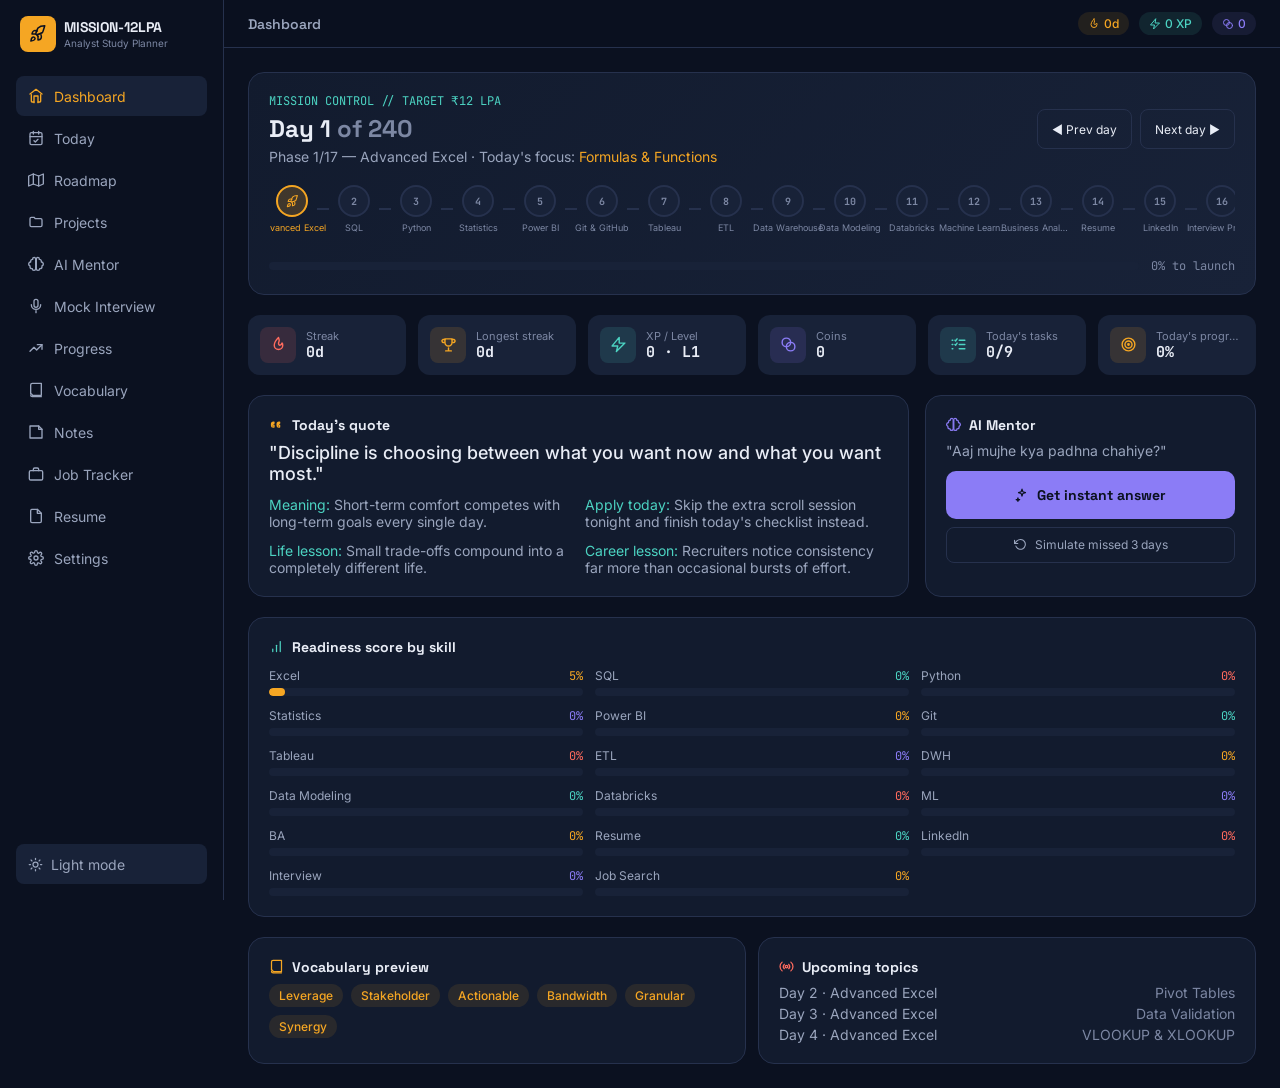
==== commit 7c8f7660: "Update index.html responsive" ====
--- a/index.html
+++ b/index.html
@@ -2,17 +2,13 @@
 <html lang="en">
 <head>
 <meta charset="UTF-8" />
-<meta name="viewport" content="width=device-width, initial-scale=1, maximum-scale=1, viewport-fit=cover" />
-<meta name="theme-color" content="#0B1120" />
-<meta name="apple-mobile-web-app-capable" content="yes" />
-<meta name="apple-mobile-web-app-status-bar-style" content="black-translucent" />
+<meta name="viewport" content="width=device-width, initial-scale=1.0" />
 <title>MISSION-12LPA — Analyst Study Planner</title>
 <link rel="stylesheet" href="style.css" />
-
 </head>
 <body class="">
 <div id="app"></div>
+
 <script src="script.js"></script>
-
 </body>
 </html>
--- a/style.css
+++ b/style.css
@@ -1,160 +1,196 @@
 @import url('https://fonts.googleapis.com/css2?family=Space+Grotesk:wght@500;600;700&family=Inter:wght@400;500;600;700&family=JetBrains+Mono:wght@500;700&display=swap');
 
-  :root {
-    --amber: #F5A623;
-    --cyan: #4CD3C2;
-    --coral: #FF6B5E;
-    --violet: #8B7CF6;
-  }
-  html.theme-dark {
-    --void: #0B1120; --panel: #121B2E; --panel2: #182238; --border: #26314D;
-    --paper: #E9EDF6; --paper-dim: #9AA5BD; --fog: #7C87A3;
-  }
-  html.theme-light {
-    --void: #F1F4FA; --panel: #FFFFFF; --panel2: #EEF2FA; --border: #DCE3F0;
-    --paper: #101627; --paper-dim: #525C74; --fog: #6B7488;
-  }
-  * { box-sizing: border-box; }
-  body {
-    margin: 0; background: var(--void); color: var(--paper); min-height: 100vh;
-    font-family: 'Inter', sans-serif;
-  }
-  .font-display { font-family: 'Space Grotesk', sans-serif; }
-  .font-mono { font-family: 'JetBrains Mono', monospace; }
-  ::-webkit-scrollbar { height: 6px; width: 6px; }
-  ::-webkit-scrollbar-thumb { background: var(--border); border-radius: 4px; }
-  @keyframes confettiPop { 0% { transform: translateY(0) scale(1); opacity:1;} 100% { transform: translateY(-40px) scale(0.6); opacity:0;} }
+:root {
+  --amber: #F5A623;
+  --cyan: #4CD3C2;
+  --coral: #FF6B5E;
+  --violet: #8B7CF6;
+}
+html.theme-dark {
+  --void: #0B1120; --panel: #121B2E; --panel2: #182238; --border: #26314D;
+  --paper: #E9EDF6; --paper-dim: #9AA5BD; --fog: #7C87A3;
+}
+html.theme-light {
+  --void: #F1F4FA; --panel: #FFFFFF; --panel2: #EEF2FA; --border: #DCE3F0;
+  --paper: #101627; --paper-dim: #525C74; --fog: #6B7488;
+}
+* { box-sizing: border-box; -webkit-tap-highlight-color: transparent; }
+html, body { overscroll-behavior-x: none; overflow-x: hidden; width: 100%; }
+body {
+  margin: 0; background: var(--void); color: var(--paper); min-height: 100vh; min-height: 100dvh;
+  font-family: 'Inter', sans-serif;
+}
+.font-display { font-family: 'Space Grotesk', sans-serif; }
+.font-mono { font-family: 'JetBrains Mono', monospace; }
+::-webkit-scrollbar { height: 6px; width: 6px; }
+::-webkit-scrollbar-thumb { background: var(--border); border-radius: 4px; }
+* { scrollbar-width: thin; scrollbar-color: var(--border) transparent; }
+@keyframes confettiPop { 0% { transform: translateY(0) scale(1) translateX(-50%); opacity:1;} 100% { transform: translateY(-40px) scale(0.6) translateX(-50%); opacity:0;} }
 
-  a, button, input, select, textarea { font-family: inherit; }
-  button { cursor: pointer; }
+a, button, input, select, textarea { font-family: inherit; }
+button { cursor: pointer; touch-action: manipulation; }
 
-  #app { display: flex; }
+#app { display: flex; width: 100%; overflow-x: hidden; }
 
-  /* Sidebar */
-  #sidebar {
-    position: sticky; top: 0; height: 100vh; width: 224px; flex-shrink: 0;
-    display: none; flex-direction: column; border-right: 1px solid var(--border); padding: 16px;
-  }
-  @media (min-width: 768px) { #sidebar { display: flex; } }
-  .brand { display: flex; align-items: center; gap: 8px; padding: 0 4px; margin-bottom: 24px; }
-  .brand-icon { width: 36px; height: 36px; border-radius: 8px; background: var(--amber); display: flex; align-items: center; justify-content: center; }
-  .brand-title { font-size: 14px; font-weight: 700; line-height: 1; color: var(--paper); }
-  .brand-sub { font-size: 10px; color: var(--fog); margin-top: 3px; }
-  #nav { flex: 1; overflow-y: auto; display: flex; flex-direction: column; gap: 2px; }
-  .nav-btn {
-    display: flex; width: 100%; align-items: center; gap: 10px; border-radius: 8px;
-    padding: 8px 12px; text-align: left; font-size: 14px; background: transparent;
-    color: var(--paper-dim); border: none; transition: background .15s, color .15s;
-  }
-  .nav-btn.active { background: var(--panel2); color: var(--amber); }
-  .nav-btn:hover:not(.active) { background: var(--panel2); }
-  .theme-toggle-btn {
-    margin-top: 12px; display: flex; align-items: center; gap: 8px; border-radius: 8px;
-    padding: 8px 12px; font-size: 14px; background: var(--panel2); color: var(--paper-dim); border: none;
-  }
+/* Sidebar (desktop) */
+#sidebar {
+  position: sticky; top: 0; height: 100dvh; width: 224px; flex-shrink: 0;
+  display: none; flex-direction: column; border-right: 1px solid var(--border); padding: 16px;
+}
+@media (min-width: 768px) { #sidebar { display: flex; } }
+.brand { display: flex; align-items: center; gap: 8px; padding: 0 4px; margin-bottom: 24px; }
+.brand-icon { width: 36px; height: 36px; border-radius: 8px; background: var(--amber); display: flex; align-items: center; justify-content: center; flex-shrink: 0; }
+.brand-title { font-size: 14px; font-weight: 700; line-height: 1; color: var(--paper); }
+.brand-sub { font-size: 10px; color: var(--fog); margin-top: 3px; }
+#nav { flex: 1; overflow-y: auto; display: flex; flex-direction: column; gap: 2px; }
+.nav-btn {
+  display: flex; width: 100%; align-items: center; gap: 10px; border-radius: 8px;
+  padding: 10px 12px; text-align: left; font-size: 14px; background: transparent;
+  color: var(--paper-dim); border: none; transition: background .15s, color .15s; min-height: 40px;
+}
+.nav-btn.active { background: var(--panel2); color: var(--amber); }
+.nav-btn:hover:not(.active) { background: var(--panel2); }
+.theme-toggle-btn {
+  margin-top: 12px; display: flex; align-items: center; gap: 8px; border-radius: 8px;
+  padding: 10px 12px; font-size: 14px; background: var(--panel2); color: var(--paper-dim); border: none; min-height: 40px;
+}
 
-  /* Main */
-  #main { min-height: 100vh; flex: 1; padding-bottom: 80px; }
-  @media (min-width: 768px) { #main { padding-bottom: 0; } }
+/* Main */
+#main { min-height: 100dvh; flex: 1; min-width: 0; padding-bottom: calc(72px + env(safe-area-inset-bottom)); }
+@media (min-width: 768px) { #main { padding-bottom: 0; } }
 
-  #topbar {
-    position: sticky; top: 0; z-index: 20; display: flex; align-items: center; justify-content: space-between;
-    border-bottom: 1px solid var(--border); padding: 12px 16px; backdrop-filter: blur(6px);
-    background: color-mix(in srgb, var(--void) 80%, transparent);
-  }
-  @media (min-width: 640px) { #topbar { padding: 12px 24px; } }
-  .topbar-brand { display: flex; align-items: center; gap: 8px; }
-  @media (min-width: 768px) { .topbar-brand { display: none; } }
-  .topbar-title { display: none; font-size: 14px; font-weight: 600; color: var(--paper-dim); }
-  @media (min-width: 768px) { .topbar-title { display: block; } }
-  .topbar-right { display: flex; align-items: center; gap: 8px; }
-  @media (min-width: 640px) { .topbar-right { gap: 12px; } }
-  .theme-toggle-mobile { border-radius: 8px; padding: 6px; background: var(--panel2); border: none; display: flex; }
-  @media (min-width: 768px) { .theme-toggle-mobile { display: none; } }
+#topbar {
+  position: sticky; top: 0; z-index: 20; display: flex; align-items: center; justify-content: space-between;
+  border-bottom: 1px solid var(--border); padding: 12px 16px; backdrop-filter: blur(6px);
+  background: color-mix(in srgb, var(--void) 80%, transparent); gap: 8px;
+}
+@media (min-width: 640px) { #topbar { padding: 12px 24px; } }
+.topbar-brand { display: flex; align-items: center; gap: 8px; flex-shrink: 0; }
+@media (min-width: 768px) { .topbar-brand { display: none; } }
+.topbar-title { display: none; font-size: 14px; font-weight: 600; color: var(--paper-dim); }
+@media (min-width: 768px) { .topbar-title { display: block; } }
+.topbar-right { display: flex; align-items: center; gap: 6px; flex-wrap: wrap; justify-content: flex-end; min-width: 0; }
+@media (min-width: 640px) { .topbar-right { gap: 10px; } }
+@media (max-width: 380px) { .topbar-right { gap: 4px; } .topbar-right .pill { padding: 3px 7px; font-size: 10px; gap: 3px; } }
+.theme-toggle-mobile { border-radius: 8px; padding: 8px; background: var(--panel2); border: none; display: flex; flex-shrink: 0; min-width: 36px; min-height: 36px; align-items: center; justify-content: center; }
+@media (min-width: 768px) { .theme-toggle-mobile { display: none; } }
 
-  #content { margin: 0 auto; max-width: 1152px; padding: 16px; }
-  @media (min-width: 640px) { #content { padding: 24px; } }
+#content { margin: 0 auto; max-width: 1152px; padding: 12px; width: 100%; }
+@media (min-width: 480px) { #content { padding: 16px; } }
+@media (min-width: 640px) { #content { padding: 24px; } }
 
-  .tab-view { display: none; }
-  .tab-view.active { display: block; }
+.tab-view { display: none; }
+.tab-view.active { display: block; }
 
-  /* Primitives */
-  .panel { border-radius: 16px; border: 1px solid var(--border); padding: 16px; background: var(--panel); }
-  @media (min-width: 640px) { .panel { padding: 20px; } }
-  .pill { display: inline-flex; align-items: center; gap: 4px; border-radius: 9999px; padding: 4px 10px; font-size: 12px; font-weight: 500; }
-  .stat-block { display: flex; align-items: center; gap: 12px; border-radius: 12px; padding: 12px; background: var(--panel2); }
-  .stat-icon { display: flex; height: 36px; width: 36px; flex-shrink: 0; align-items: center; justify-content: center; border-radius: 8px; }
-  .stat-label { font-size: 11px; color: var(--fog); white-space: nowrap; overflow: hidden; text-overflow: ellipsis; }
-  .stat-value { font-family: 'JetBrains Mono', monospace; font-size: 16px; font-weight: 700; line-height: 1.2; color: var(--paper); }
-  .progress-track { width: 100%; overflow: hidden; border-radius: 9999px; background: var(--panel2); }
-  .progress-fill { height: 100%; border-radius: 9999px; transition: width .2s; }
+/* Primitives */
+.panel { border-radius: 14px; border: 1px solid var(--border); padding: 12px; background: var(--panel); overflow-wrap: anywhere; min-width: 0; }
+@media (min-width: 480px) { .panel { border-radius: 16px; padding: 16px; } }
+@media (min-width: 640px) { .panel { padding: 20px; } }
+.pill { display: inline-flex; align-items: center; gap: 4px; border-radius: 9999px; padding: 4px 10px; font-size: 12px; font-weight: 500; white-space: nowrap; }
+.stat-block { display: flex; align-items: center; gap: 10px; border-radius: 12px; padding: 12px; background: var(--panel2); min-width: 0; }
+.stat-icon { display: flex; height: 36px; width: 36px; flex-shrink: 0; align-items: center; justify-content: center; border-radius: 8px; }
+.stat-label { font-size: 11px; color: var(--fog); white-space: nowrap; overflow: hidden; text-overflow: ellipsis; }
+.stat-value { font-family: 'JetBrains Mono', monospace; font-size: 15px; font-weight: 700; line-height: 1.2; color: var(--paper); white-space: nowrap; overflow: hidden; text-overflow: ellipsis; }
+.progress-track { width: 100%; overflow: hidden; border-radius: 9999px; background: var(--panel2); }
+.progress-fill { height: 100%; border-radius: 9999px; transition: width .2s; }
 
-  svg.icon { flex-shrink: 0; }
+svg.icon { flex-shrink: 0; }
 
-  /* Grid helpers */
-  .grid { display: grid; gap: 12px; }
-  .grid-2 { grid-template-columns: repeat(2, 1fr); }
-  @media (min-width: 640px) { .sm-grid-3 { grid-template-columns: repeat(3, 1fr); } .sm-grid-2 { grid-template-columns: repeat(2,1fr);} }
-  @media (min-width: 1024px) { .lg-grid-6 { grid-template-columns: repeat(6, 1fr); } .lg-grid-3 { grid-template-columns: repeat(3,1fr);} .lg-grid-2 { grid-template-columns: repeat(2,1fr);} }
-  .flex { display: flex; }
-  .flex-wrap { flex-wrap: wrap; }
-  .items-center { align-items: center; }
-  .justify-between { justify-content: space-between; }
-  .gap-2 { gap: 8px; } .gap-3 { gap: 12px; }
-  .mb-2 { margin-bottom: 8px; } .mb-3 { margin-bottom: 12px; } .mb-4 { margin-bottom: 16px; }
-  .mt-1 { margin-top: 4px; } .mt-2 { margin-top: 8px; } .mt-3 { margin-top: 12px; } .mt-4 { margin-top: 16px; }
-  .text-xs { font-size: 12px; } .text-sm { font-size: 14px; } .text-lg { font-size: 18px; } .text-xl { font-size: 20px; } .text-2xl { font-size: 24px; }
-  .font-bold { font-weight: 700; } .font-semibold { font-weight: 600; } .font-medium { font-weight: 500; }
-  .fog { color: var(--fog); } .paper-dim { color: var(--paper-dim); } .paper { color: var(--paper); }
+/* Grid helpers */
+.grid { display: grid; gap: 10px; }
+.grid-2 { grid-template-columns: repeat(2, 1fr); }
+@media (max-width: 359px) { .grid-2 { grid-template-columns: 1fr; } }
+@media (min-width: 640px) { .grid { gap: 12px; } .sm-grid-3 { grid-template-columns: repeat(3, 1fr); } .sm-grid-2 { grid-template-columns: repeat(2,1fr);} }
+@media (min-width: 1024px) { .lg-grid-6 { grid-template-columns: repeat(6, 1fr); } .lg-grid-3 { grid-template-columns: repeat(3,1fr);} .lg-grid-2 { grid-template-columns: repeat(2,1fr);} }
+.flex { display: flex; }
+.flex-wrap { flex-wrap: wrap; }
+.items-center { align-items: center; }
+.items-baseline { align-items: baseline; }
+.justify-between { justify-content: space-between; }
+.gap-2 { gap: 8px; } .gap-3 { gap: 12px; }
+.mb-1 { margin-bottom: 4px; } .mb-2 { margin-bottom: 8px; } .mb-3 { margin-bottom: 12px; } .mb-4 { margin-bottom: 16px; }
+.mt-1 { margin-top: 4px; } .mt-2 { margin-top: 8px; } .mt-3 { margin-top: 12px; } .mt-4 { margin-top: 16px; }
+.text-xs { font-size: 12px; } .text-sm { font-size: 14px; } .text-lg { font-size: 18px; } .text-xl { font-size: 20px; } .text-2xl { font-size: 24px; }
+@media (max-width: 380px) { .text-2xl { font-size: 19px; } .text-xl { font-size: 17px; } .text-lg { font-size: 16px; } }
+.font-bold { font-weight: 700; } .font-semibold { font-weight: 600; } .font-medium { font-weight: 500; }
+.fog { color: var(--fog); } .paper-dim { color: var(--paper-dim); } .paper { color: var(--paper); }
 
-  /* Dashboard hero */
-  .hero-panel { background: linear-gradient(135deg, var(--panel), var(--panel2)); }
-  .hero-btn { border-radius: 8px; border: 1px solid var(--border); padding: 6px 12px; font-size: 12px; background: transparent; color: var(--paper); }
+/* Dashboard hero */
+.hero-panel { background: linear-gradient(135deg, var(--panel), var(--panel2)); }
+.hero-btn { border-radius: 8px; border: 1px solid var(--border); padding: 8px 14px; font-size: 12px; background: transparent; color: var(--paper); min-height: 40px; white-space: nowrap; }
+.hero-actions { display: flex; gap: 8px; width: 100%; }
+.hero-actions .hero-btn { flex: 1; }
+@media (min-width: 560px) { .hero-actions { width: auto; } .hero-actions .hero-btn { flex: none; } }
 
-  /* Trajectory */
-  .trajectory-wrap { overflow-x: auto; padding-bottom: 8px; }
-  .trajectory-row { display: flex; min-width: 900px; align-items: center; }
-  @media (min-width: 640px) { .trajectory-row { min-width: 0; } }
-  .traj-node { display: flex; flex-direction: column; align-items: center; gap: 6px; min-width: 46px; background: none; border: none; }
-  .traj-circle { position: relative; display: flex; height: 32px; width: 32px; align-items: center; justify-content: center; border-radius: 9999px; border-width: 2px; border-style: solid; font-family: 'JetBrains Mono', monospace; font-size: 10px; font-weight: 700; transition: transform .15s; }
-  .traj-node:hover .traj-circle { transform: scale(1.1); }
-  .traj-label { max-width: 70px; overflow: hidden; text-overflow: ellipsis; white-space: nowrap; text-align: center; font-size: 9px; line-height: 1.2; }
-  .traj-line { margin: 0 2px; height: 2px; flex: 1; }
+/* Dashboard two-column section (quote + mentor) */
+.dash-grid { display: grid; gap: 16px; grid-template-columns: 1fr; }
+@media (min-width: 1024px) { .dash-grid { grid-template-columns: 2fr 1fr; } }
 
-  /* Task list */
-  .task-panel { display: flex; align-items: flex-start; gap: 12px; }
-  .task-toggle { background: none; border: none; margin-top: 2px; flex-shrink: 0; padding: 0; }
-  .task-meta { margin-top: 6px; display: flex; flex-wrap: wrap; gap: 4px 16px; font-size: 12px; color: var(--fog); }
+/* Trajectory */
+.trajectory-wrap { overflow-x: auto; padding-bottom: 8px; -webkit-overflow-scrolling: touch; }
+.trajectory-row { display: flex; min-width: 900px; align-items: center; }
+.traj-node { display: flex; flex-direction: column; align-items: center; gap: 6px; min-width: 46px; background: none; border: none; padding: 4px 0; }
+.traj-circle { position: relative; display: flex; height: 32px; width: 32px; align-items: center; justify-content: center; border-radius: 9999px; border-width: 2px; border-style: solid; font-family: 'JetBrains Mono', monospace; font-size: 10px; font-weight: 700; transition: transform .15s; flex-shrink: 0; }
+.traj-node:hover .traj-circle, .traj-node:active .traj-circle { transform: scale(1.1); }
+.traj-label { max-width: 70px; overflow: hidden; text-overflow: ellipsis; white-space: nowrap; text-align: center; font-size: 9px; line-height: 1.2; }
+.traj-line { margin: 0 2px; height: 2px; flex: 1; min-width: 12px; }
 
-  textarea, input[type="text"], input[type="number"], select {
-    font-family: inherit; color: var(--paper); background: var(--panel2); border: 1px solid var(--border);
-    border-radius: 8px; padding: 8px 12px; outline: none; font-size: 14px; width: 100%;
-  }
-  .btn-primary { border-radius: 10px; padding: 10px; font-family: 'Space Grotesk', sans-serif; font-weight: 700; font-size: 14px; border: none; width: 100%; }
-  .btn-secondary { border-radius: 8px; border: 1px solid var(--border); padding: 6px 12px; font-size: 12px; background: transparent; color: var(--paper-dim); }
+/* Task list */
+.task-panel { display: flex; align-items: flex-start; gap: 12px; }
+.task-toggle { background: none; border: none; margin-top: 2px; flex-shrink: 0; padding: 6px; margin: -6px -6px -6px -10px; }
+.task-meta { margin-top: 6px; display: flex; flex-wrap: wrap; gap: 4px 16px; font-size: 12px; color: var(--fog); }
+.task-meta span { overflow-wrap: anywhere; }
 
-  /* Mobile bottom nav */
-  #mobilenav { position: fixed; bottom: 0; left: 0; right: 0; z-index: 30; display: flex; border-top: 1px solid var(--border); background: var(--panel); }
-  @media (min-width: 768px) { #mobilenav { display: none; } }
-  .mnav-btn { display: flex; flex: 1; flex-direction: column; align-items: center; gap: 2px; padding: 10px 0; font-size: 10px; background: none; border: none; color: var(--fog); }
-  .mnav-btn.active { color: var(--amber); }
+textarea, input[type="text"], input[type="number"], input[type="date"], select {
+  font-family: inherit; color: var(--paper); background: var(--panel2); border: 1px solid var(--border);
+  border-radius: 8px; padding: 10px 12px; outline: none; font-size: 16px; width: 100%; min-height: 44px;
+}
+@media (min-width: 768px) { textarea, input[type="text"], input[type="number"], input[type="date"], select { font-size: 14px; } }
+textarea { min-height: 0; resize: vertical; }
+textarea:focus, input:focus, select:focus { border-color: var(--amber); }
+.btn-primary { border-radius: 10px; padding: 12px; font-family: 'Space Grotesk', sans-serif; font-weight: 700; font-size: 14px; border: none; width: 100%; position: relative; min-height: 48px; }
+.btn-secondary { border-radius: 8px; border: 1px solid var(--border); padding: 8px 12px; font-size: 12px; background: transparent; color: var(--paper-dim); min-height: 36px; }
+.chip-btn { border-radius: 9999px; border: 1px solid var(--border); padding: 6px 14px; font-size: 12px; background: transparent; color: var(--paper-dim); min-height: 32px; }
 
-  #moresheet { position: fixed; inset: 0; z-index: 40; display: none; align-items: flex-end; background: rgba(0,0,0,0.6); }
-  #moresheet.open { display: flex; }
-  @media (min-width: 768px) { #moresheet { display: none !important; } }
-  .sheet-inner { width: 100%; border-radius: 16px 16px 0 0; border-top: 1px solid var(--border); padding: 16px; background: var(--panel); }
-  .sheet-grid { display: grid; grid-template-columns: repeat(4, 1fr); gap: 12px; }
-  .sheet-btn { display: flex; flex-direction: column; align-items: center; gap: 4px; border-radius: 12px; padding: 12px; font-size: 10px; background: var(--panel2); color: var(--paper-dim); border: none; }
-  .sheet-btn.active { color: var(--amber); }
+/* Mobile bottom nav */
+#mobilenav { position: fixed; bottom: 0; left: 0; right: 0; z-index: 30; display: flex; border-top: 1px solid var(--border); background: var(--panel); padding-bottom: env(safe-area-inset-bottom); }
+@media (min-width: 768px) { #mobilenav { display: none; } }
+.mnav-btn { display: flex; flex: 1; flex-direction: column; align-items: center; gap: 3px; padding: 9px 0; font-size: 10px; background: none; border: none; color: var(--fog); min-height: 52px; }
+.mnav-btn.active { color: var(--amber); }
 
-  .heatmap-grid { display: grid; grid-template-columns: repeat(30, minmax(0,1fr)); gap: 4px; }
-  .heatmap-cell { aspect-ratio: 1/1; border-radius: 3px; }
+#moresheet { position: fixed; inset: 0; z-index: 40; display: none; align-items: flex-end; background: rgba(0,0,0,0.6); }
+#moresheet.open { display: flex; }
+@media (min-width: 768px) { #moresheet { display: none !important; } }
+.sheet-inner { width: 100%; border-radius: 16px 16px 0 0; border-top: 1px solid var(--border); padding: 16px; padding-bottom: calc(16px + env(safe-area-inset-bottom)); background: var(--panel); max-height: 75vh; overflow-y: auto; }
+.sheet-grid { display: grid; grid-template-columns: repeat(4, 1fr); gap: 10px; }
+@media (max-width: 360px) { .sheet-grid { grid-template-columns: repeat(3, 1fr); } }
+.sheet-btn { display: flex; flex-direction: column; align-items: center; gap: 4px; border-radius: 12px; padding: 12px 6px; font-size: 10px; background: var(--panel2); color: var(--paper-dim); border: none; min-height: 60px; }
+.sheet-btn.active { color: var(--amber); }
 
-  #confetti-el { position: absolute; top: -16px; font-size: 18px; animation: confettiPop 1.2s ease-out; left: 50%; transform: translateX(-50%); }
+.heatmap-grid { display: grid; grid-template-columns: repeat(30, minmax(0,1fr)); gap: 4px; }
+@media (max-width: 640px) { .heatmap-grid { grid-template-columns: repeat(20, minmax(0,1fr)); gap: 3px; } }
+@media (max-width: 400px) { .heatmap-grid { grid-template-columns: repeat(15, minmax(0,1fr)); gap: 2px; } }
+.heatmap-cell { aspect-ratio: 1/1; border-radius: 3px; }
 
-  .mentor-log { flex: 1; overflow-y: auto; display: flex; flex-direction: column; gap: 12px; }
-  .mentor-bubble { max-width: 85%; border-radius: 12px; padding: 8px 12px; font-size: 14px; }
-  .mentor-row { display: flex; }
-  .mentor-row.user { justify-content: flex-end; }
-  .mentor-row.ai { justify-content: flex-start; }
-  .chip-btn { border-radius: 9999px; border: 1px solid var(--border); padding: 4px 12px; font-size: 12px; background: transparent; color: var(--paper-dim); }+#confetti-el { position: absolute; top: -16px; left: 50%; font-size: 18px; animation: confettiPop 1.2s ease-out; }
+
+/* Mentor */
+.mentor-page { display: flex; flex-direction: column; height: calc(100vh - 260px); }
+.mentor-page { height: calc(100dvh - 260px); }
+@media (min-width: 768px) { .mentor-page { height: calc(100vh - 190px); } .mentor-page { height: calc(100dvh - 190px); } }
+.mentor-log { flex: 1; overflow-y: auto; display: flex; flex-direction: column; gap: 12px; min-height: 120px; -webkit-overflow-scrolling: touch; }
+.mentor-bubble { max-width: 85%; border-radius: 12px; padding: 10px 12px; font-size: 14px; overflow-wrap: anywhere; }
+.mentor-row { display: flex; }
+.mentor-row.user { justify-content: flex-end; }
+.mentor-row.ai { justify-content: flex-start; }
+.mentor-input-row { display: flex; gap: 8px; margin-top: 12px; }
+.mentor-input-row input { flex: 1; }
+.mentor-send-btn { border-radius: 8px; padding: 0 18px; background: var(--violet); border: none; display: flex; align-items: center; justify-content: center; min-width: 48px; }
+
+/* Job tracker */
+.job-card { display: flex; flex-direction: column; gap: 10px; }
+@media (min-width: 560px) { .job-card { display: grid; grid-template-columns: repeat(2, 1fr); gap: 10px 12px; } }
+@media (min-width: 1024px) { .job-card { grid-template-columns: repeat(4, 1fr) auto; align-items: end; } }
+.job-field label { display: block; font-size: 11px; color: var(--fog); margin-bottom: 4px; }
+.job-remove-btn { display: flex; align-items: center; justify-content: center; gap: 6px; border-radius: 8px; padding: 10px 12px; font-size: 12px; background: none; border: 1px solid var(--border); color: var(--coral); width: 100%; min-height: 44px; }
+@media (min-width: 1024px) { .job-remove-btn { width: auto; } }
